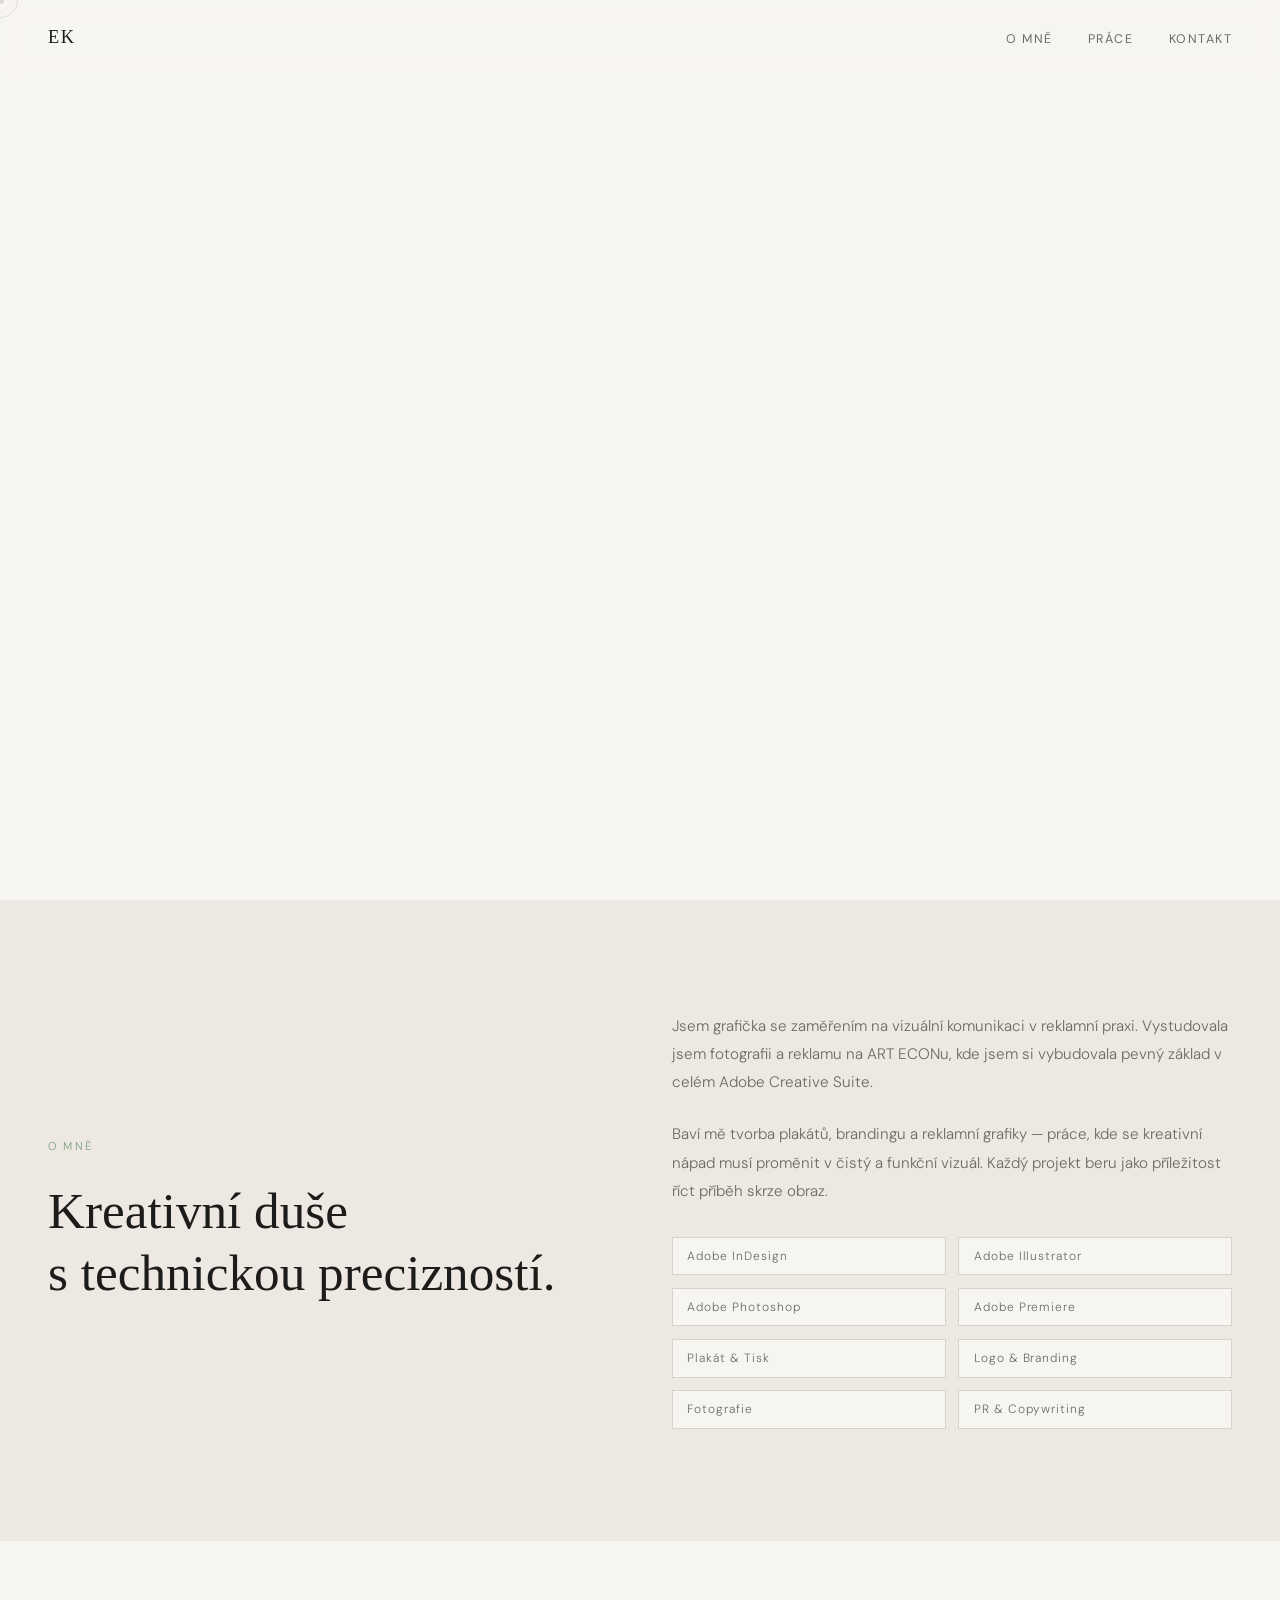
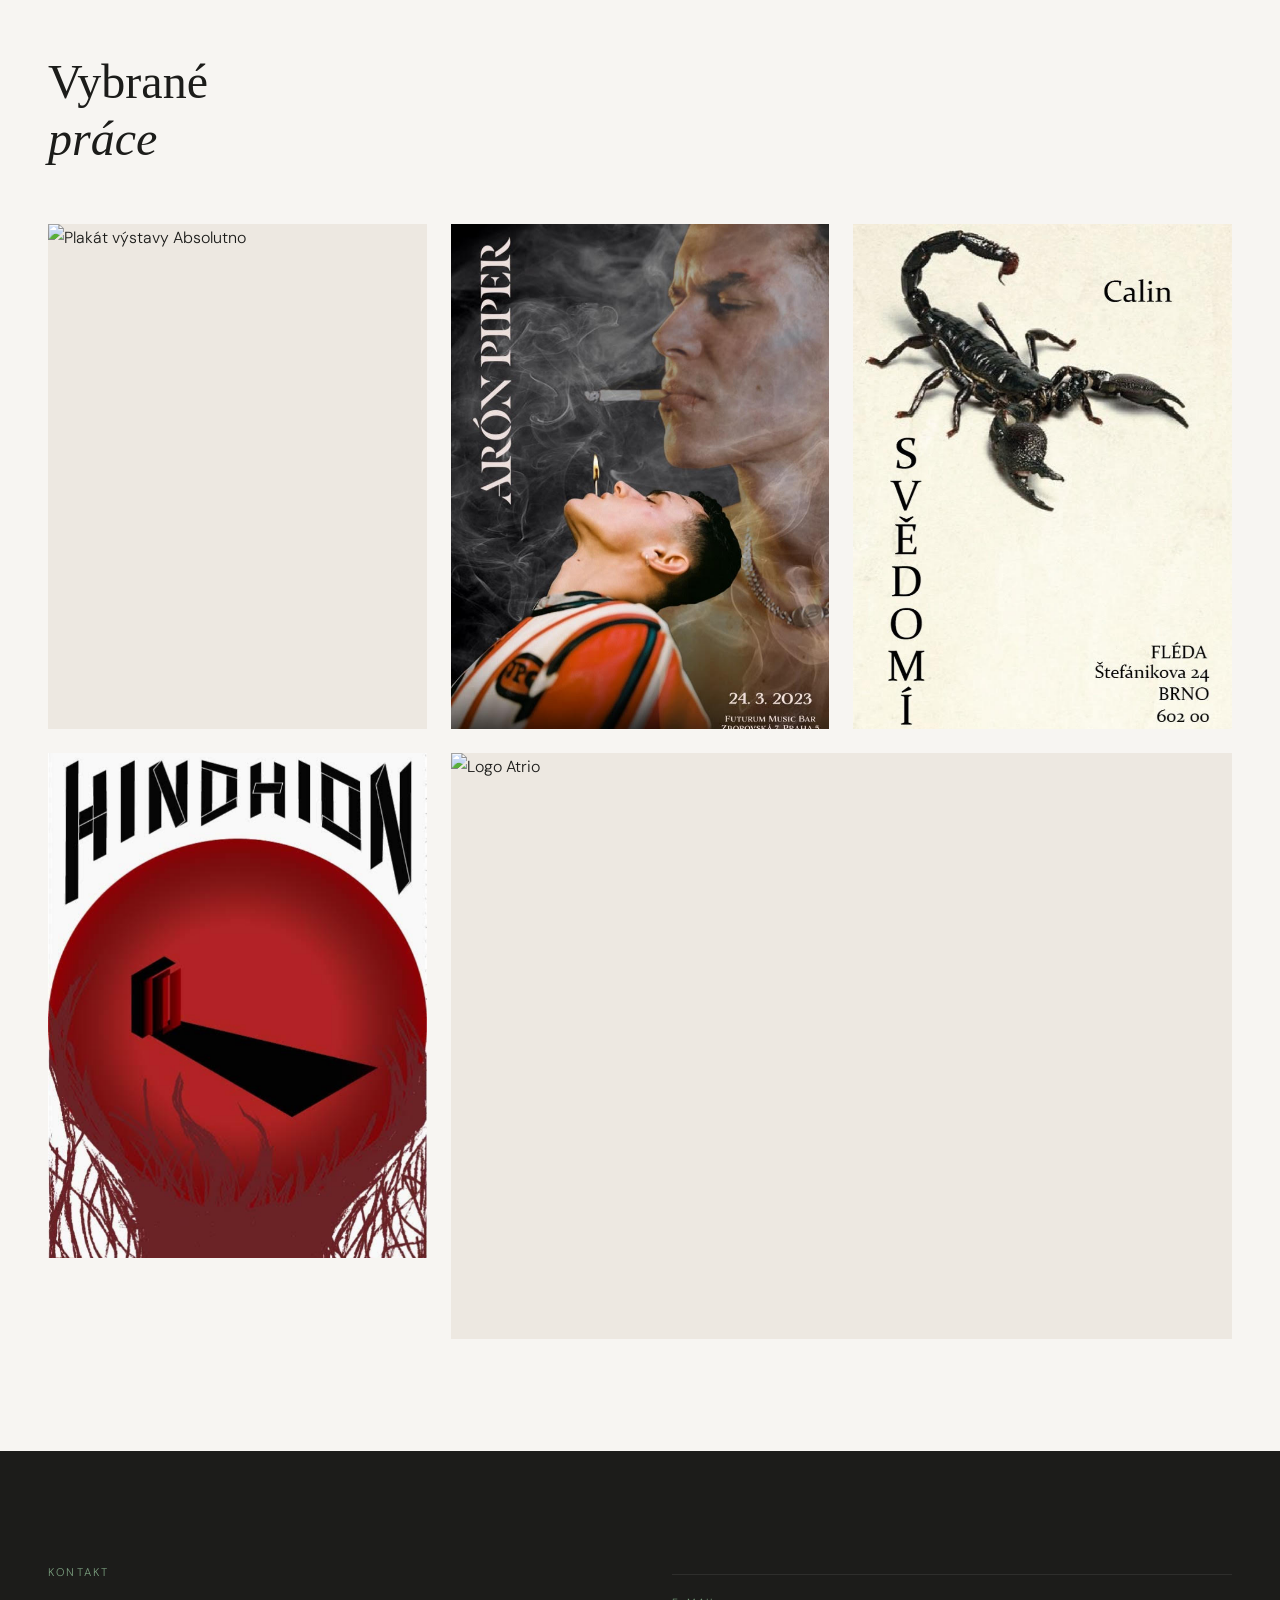
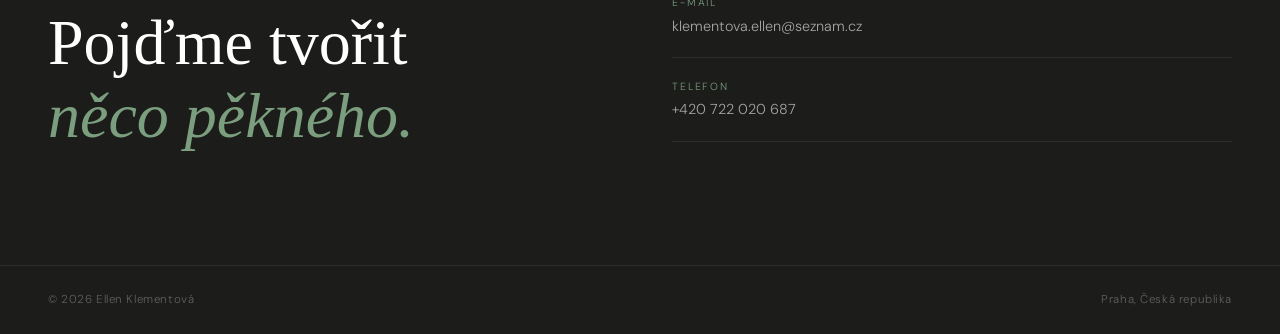
==== index.html @ 7d41332c "Add files via upload" ====
<!DOCTYPE html>
<html lang="cs">
<head>
  <meta charset="UTF-8" />
  <meta name="viewport" content="width=device-width, initial-scale=1.0" />
  <title>Ellen Klementová — Grafika & Vizuální komunikace</title>
  <link rel="preconnect" href="https://fonts.googleapis.com" />
  <link rel="preconnect" href="https://fonts.gstatic.com" crossorigin />
  <link href="https://fonts.googleapis.com/css2?family=Cormorant+Garant:ital,wght@0,300;0,400;0,500;1,300;1,400&family=DM+Sans:wght@300;400;500&display=swap" rel="stylesheet" />
  <link rel="icon" type="image/png" href="favicon.png" />
  <script src="https://cdnjs.cloudflare.com/ajax/libs/gsap/3.12.5/gsap.min.js"></script>
  <script src="https://cdnjs.cloudflare.com/ajax/libs/gsap/3.12.5/ScrollTrigger.min.js"></script>

  <style>
    *, *::before, *::after { box-sizing: border-box; margin: 0; padding: 0; }

    :root {
      --bg:        #F7F5F2;
      --bg-alt:    #EDE8E1;
      --text:      #1C1C1A;
      --muted:     #6B6B67;
      --accent:    #7A9E7E;
      --border:    #D8D2C9;
      --white:     #FFFFFF;
    }

    html { scroll-behavior: auto; } /* GSAP handles smooth scroll */

    body {
      font-family: 'DM Sans', sans-serif;
      font-weight: 300;
      background: var(--bg);
      color: var(--text);
      line-height: 1.7;
      overflow-x: hidden;
      cursor: none; /* hide default cursor on desktop */
    }

    /* ── CUSTOM CURSOR ── */
    .cursor {
      position: fixed;
      top: 0; left: 0;
      pointer-events: none;
      z-index: 9999;
      mix-blend-mode: difference;
    }
    .cursor-dot {
      width: 8px; height: 8px;
      background: var(--text);
      border-radius: 50%;
      transform: translate(-50%, -50%);
    }
    .cursor-ring {
      position: fixed;
      top: 0; left: 0;
      width: 36px; height: 36px;
      border: 1px solid var(--text);
      border-radius: 50%;
      transform: translate(-50%, -50%);
      pointer-events: none;
      z-index: 9998;
      transition: width 0.3s, height 0.3s, opacity 0.3s, border-color 0.3s;
      mix-blend-mode: difference;
    }
    .cursor-ring.hovering {
      width: 60px; height: 60px;
      border-color: var(--accent);
    }
    @media (hover: none) {
      body { cursor: auto; }
      .cursor, .cursor-ring { display: none; }
    }

    /* ── PROGRESS BAR ── */
    #progress {
      position: fixed;
      top: 0; left: 0;
      height: 2px;
      width: 0%;
      background: var(--accent);
      z-index: 200;
      transition: width 0.05s linear;
    }

    /* ── NAV ── */
    nav {
      position: fixed;
      top: 0; left: 0; right: 0;
      z-index: 100;
      display: flex;
      justify-content: space-between;
      align-items: center;
      padding: 1.4rem 3rem;
      background: rgba(247, 245, 242, 0.88);
      backdrop-filter: blur(10px);
      border-bottom: 1px solid transparent;
      transition: border-color 0.3s;
    }
    nav.scrolled { border-color: var(--border); }

    .nav-logo {
      font-family: 'Cormorant Garant', serif;
      font-size: 1.15rem;
      font-weight: 400;
      letter-spacing: 0.08em;
      color: var(--text);
      text-decoration: none;
    }

    .nav-links {
      display: flex;
      gap: 2.2rem;
      list-style: none;
    }
    .nav-links a {
      font-size: 0.78rem;
      font-weight: 400;
      letter-spacing: 0.12em;
      text-transform: uppercase;
      color: var(--muted);
      text-decoration: none;
      transition: color 0.2s;
      display: inline-block; /* needed for magnetic */
    }
    .nav-links a:hover { color: var(--text); }

    /* ── HERO ── */
    #hero {
      min-height: 100vh;
      display: flex;
      flex-direction: column;
      justify-content: flex-end;
      padding: 0 3rem 5rem;
      position: relative;
      overflow: hidden;
    }

    .hero-eyebrow {
      font-size: 0.72rem;
      letter-spacing: 0.2em;
      text-transform: uppercase;
      color: var(--accent);
      margin-bottom: 1.2rem;
      opacity: 0;
    }

    .hero-name {
      font-family: 'Cormorant Garant', serif;
      font-size: clamp(3.5rem, 9vw, 8rem);
      font-weight: 300;
      line-height: 1.0;
      letter-spacing: -0.01em;
      color: var(--text);
      overflow: hidden;
    }

    .hero-name .char {
      display: inline-block;
      opacity: 0;
      transform: translateY(80px);
    }

    .hero-sub {
      font-family: 'Cormorant Garant', serif;
      font-size: clamp(1.1rem, 2.5vw, 1.6rem);
      font-weight: 300;
      font-style: italic;
      color: var(--muted);
      margin-top: 1rem;
      opacity: 0;
    }

    .hero-scroll {
      position: absolute;
      bottom: 2.5rem;
      right: 3rem;
      display: flex;
      flex-direction: column;
      align-items: center;
      gap: 0.5rem;
      opacity: 0;
    }
    .hero-scroll span {
      font-size: 0.65rem;
      letter-spacing: 0.18em;
      text-transform: uppercase;
      color: var(--muted);
      writing-mode: vertical-rl;
    }
    .scroll-line {
      width: 1px;
      height: 50px;
      background: var(--border);
      position: relative;
      overflow: hidden;
    }
    .scroll-line::after {
      content: '';
      position: absolute;
      top: -100%;
      left: 0;
      width: 100%;
      height: 100%;
      background: var(--accent);
      animation: scrollLine 1.8s 2.2s ease-in-out infinite;
    }

    /* ── O MNĚ ── */
    #o-mne {
      background: var(--bg-alt);
      padding: 7rem 3rem;
      display: grid;
      grid-template-columns: 1fr 1fr;
      gap: 4rem;
      align-items: center;
      overflow: hidden;
    }

    .section-label {
      font-size: 0.7rem;
      letter-spacing: 0.2em;
      text-transform: uppercase;
      color: var(--accent);
      margin-bottom: 1.5rem;
    }

    .about-heading {
      font-family: 'Cormorant Garant', serif;
      font-size: clamp(2rem, 4vw, 3.2rem);
      font-weight: 300;
      line-height: 1.2;
      color: var(--text);
    }

    .about-text {
      color: var(--muted);
      font-size: 0.95rem;
      line-height: 1.85;
      margin-bottom: 1.5rem;
    }

    .skills-grid {
      display: grid;
      grid-template-columns: 1fr 1fr;
      gap: 0.8rem;
      margin-top: 2rem;
    }
    .skill-tag {
      font-size: 0.75rem;
      letter-spacing: 0.08em;
      padding: 0.5rem 0.9rem;
      border: 1px solid var(--border);
      color: var(--muted);
      background: var(--bg);
    }

    /* ── PRÁCE ── */
    #prace { padding: 7rem 3rem; }

    .section-header { margin-bottom: 3.5rem; }

    .section-heading {
      font-family: 'Cormorant Garant', serif;
      font-size: clamp(2rem, 4vw, 3rem);
      font-weight: 300;
      line-height: 1.2;
    }

    .works-grid {
      display: grid;
      grid-template-columns: repeat(3, 1fr);
      gap: 1.5rem;
      align-items: start;
    }

    .work-item {
      position: relative;
      overflow: hidden;
      cursor: none;
      background: var(--bg-alt);
    }
    .work-item.portrait  { aspect-ratio: 3/4; }
    .work-item.landscape { aspect-ratio: 4/3; }
    .work-item.span2     { grid-column: span 2; }

    .work-item img {
      width: 100%;
      height: 100%;
      object-fit: cover;
      display: block;
      transform-origin: center;
      will-change: transform;
    }

    .work-overlay {
      position: absolute;
      inset: 0;
      background: rgba(28, 28, 26, 0.72);
      display: flex;
      flex-direction: column;
      justify-content: flex-end;
      padding: 1.5rem;
      opacity: 0;
      transition: opacity 0.35s ease;
    }
    .work-item:hover .work-overlay { opacity: 1; }

    .work-category {
      font-size: 0.65rem;
      letter-spacing: 0.18em;
      text-transform: uppercase;
      color: var(--accent);
      margin-bottom: 0.3rem;
    }
    .work-title {
      font-family: 'Cormorant Garant', serif;
      font-size: 1.3rem;
      font-weight: 300;
      color: var(--white);
    }

    /* ── LIGHTBOX ── */
    .lightbox {
      position: fixed;
      inset: 0;
      z-index: 200;
      background: rgba(28, 28, 26, 0.96);
      display: flex;
      align-items: center;
      justify-content: center;
      opacity: 0;
      pointer-events: none;
      transition: opacity 0.3s;
    }
    .lightbox.active { opacity: 1; pointer-events: all; }
    .lightbox img {
      max-width: 88vw;
      max-height: 88vh;
      object-fit: contain;
      box-shadow: 0 8px 60px rgba(0,0,0,0.5);
    }
    .lightbox-close {
      position: absolute;
      top: 1.5rem; right: 2rem;
      font-size: 2rem;
      color: var(--white);
      cursor: none;
      background: none;
      border: none;
      line-height: 1;
      opacity: 0.6;
      transition: opacity 0.2s;
    }
    .lightbox-close:hover { opacity: 1; }

    /* ── KONTAKT ── */
    #kontakt {
      background: var(--text);
      color: var(--white);
      padding: 7rem 3rem;
      display: grid;
      grid-template-columns: 1fr 1fr;
      gap: 4rem;
      align-items: center;
      overflow: hidden;
    }

    .contact-heading {
      font-family: 'Cormorant Garant', serif;
      font-size: clamp(2.5rem, 5vw, 4rem);
      font-weight: 300;
      line-height: 1.15;
      color: var(--white);
    }
    .contact-heading em { font-style: italic; color: var(--accent); }

    .contact-links { display: flex; flex-direction: column; }

    .contact-link {
      display: flex;
      align-items: center;
      gap: 1rem;
      text-decoration: none;
      color: rgba(255,255,255,0.6);
      font-size: 0.9rem;
      transition: color 0.2s;
      padding: 1.2rem 0;
      border-bottom: 1px solid rgba(255,255,255,0.08);
    }
    .contact-link:first-child { border-top: 1px solid rgba(255,255,255,0.08); }
    .contact-link:hover { color: var(--white); }

    .contact-link-label {
      font-size: 0.65rem;
      letter-spacing: 0.18em;
      text-transform: uppercase;
      color: var(--accent);
      display: block;
      margin-bottom: 0.1rem;
    }

    /* ── FOOTER ── */
    footer {
      background: var(--text);
      border-top: 1px solid rgba(255,255,255,0.08);
      padding: 1.5rem 3rem;
      display: flex;
      justify-content: space-between;
      align-items: center;
    }
    footer p { font-size: 0.72rem; color: rgba(255,255,255,0.3); letter-spacing: 0.05em; }

    /* ── KEYFRAMES ── */
    @keyframes scrollLine {
      0%   { top: -100%; }
      50%  { top: 0%; }
      100% { top: 100%; }
    }

    /* ── MOBILE ── */
    @media (max-width: 768px) {
      nav { padding: 1.2rem 1.5rem; }
      .nav-links { gap: 1.3rem; }
      #hero { padding: 0 1.5rem 4rem; }
      .hero-scroll { right: 1.5rem; }
      #o-mne { grid-template-columns: 1fr; padding: 5rem 1.5rem; gap: 2.5rem; }
      #prace { padding: 5rem 1.5rem; }
      .works-grid { grid-template-columns: 1fr 1fr; }
      .work-item.span2 { grid-column: span 1; }
      #kontakt { grid-template-columns: 1fr; padding: 5rem 1.5rem; gap: 3rem; }
      footer { padding: 1.5rem; flex-direction: column; gap: 0.5rem; text-align: center; }
      body { cursor: auto; }
    }
    @media (max-width: 480px) {
      .works-grid { grid-template-columns: 1fr; }
      .work-item.span2 { grid-column: span 1; }
      .nav-links { display: none; }
    }
    @media (prefers-reduced-motion: reduce) {
      *, *::before, *::after { animation: none !important; transition: none !important; }
    }
  </style>
</head>
<body>

  <!-- PROGRESS BAR -->
  <div id="progress"></div>

  <!-- CUSTOM CURSOR -->
  <div class="cursor" id="cursorDot"><div class="cursor-dot"></div></div>
  <div class="cursor-ring" id="cursorRing"></div>

  <!-- NAV -->
  <nav id="nav">
    <a href="#hero" class="nav-logo">EK</a>
    <ul class="nav-links">
      <li><a href="#o-mne">O mně</a></li>
      <li><a href="#prace">Práce</a></li>
      <li><a href="#kontakt">Kontakt</a></li>
    </ul>
  </nav>

  <!-- HERO -->
  <section id="hero">
    <p class="hero-eyebrow" id="heroEyebrow">Grafika & Vizuální komunikace</p>
    <h1 class="hero-name" id="heroName" aria-label="Ellen Klementová"></h1>
    <p class="hero-sub" id="heroSub">Praha — Adobe Creative Suite — Plakát — Logo & Brand</p>
    <div class="hero-scroll" id="heroScroll">
      <div class="scroll-line"></div>
      <span>Scroll</span>
    </div>
  </section>

  <!-- O MNĚ -->
  <section id="o-mne">
    <div>
      <p class="section-label gsap-reveal">O mně</p>
      <h2 class="about-heading gsap-reveal">Kreativní duše<br>s technickou precizností.</h2>
    </div>
    <div>
      <p class="about-text gsap-reveal">Jsem grafička se zaměřením na vizuální komunikaci v reklamní praxi. Vystudovala jsem fotografii a reklamu na ART ECONu, kde jsem si vybudovala pevný základ v celém Adobe Creative Suite.</p>
      <p class="about-text gsap-reveal">Baví mě tvorba plakátů, brandingu a reklamní grafiky — práce, kde se kreativní nápad musí proměnit v čistý a funkční vizuál. Každý projekt beru jako příležitost říct příběh skrze obraz.</p>
      <div class="skills-grid gsap-reveal">
        <span class="skill-tag">Adobe InDesign</span>
        <span class="skill-tag">Adobe Illustrator</span>
        <span class="skill-tag">Adobe Photoshop</span>
        <span class="skill-tag">Adobe Premiere</span>
        <span class="skill-tag">Plakát & Tisk</span>
        <span class="skill-tag">Logo & Branding</span>
        <span class="skill-tag">Fotografie</span>
        <span class="skill-tag">PR & Copywriting</span>
      </div>
    </div>
  </section>

  <!-- PRÁCE -->
  <section id="prace">
    <div class="section-header gsap-reveal">
      <h2 class="section-heading">Vybrané<br><em style="font-family:'Cormorant Garant',serif;font-style:italic;font-weight:300;">práce</em></h2>
    </div>
    <div class="works-grid">
      <div class="work-item portrait gsap-work" data-title="Absolutno — výstavní plakát" data-src="img/absolutno.png">
        <img src="img/absolutno.png" alt="Plakát výstavy Absolutno" loading="lazy" />
        <div class="work-overlay"><span class="work-category">Plakát / Výstava</span><span class="work-title">Absolutno</span></div>
      </div>
      <div class="work-item portrait gsap-work" data-title="Arón Piper — koncertní plakát" data-src="img/plakat-aron.jpg">
        <img src="img/plakat-aron.jpg" alt="Koncertní plakát Arón Piper" loading="lazy" />
        <div class="work-overlay"><span class="work-category">Plakát / Koncert</span><span class="work-title">Arón Piper</span></div>
      </div>
      <div class="work-item portrait gsap-work" data-title="Calin — Svědomí" data-src="img/plakat-calin.jpg">
        <img src="img/plakat-calin.jpg" alt="Plakát Calin Svědomí" loading="lazy" />
        <div class="work-overlay"><span class="work-category">Plakát / Hudba</span><span class="work-title">Calin — Svědomí</span></div>
      </div>
      <div class="work-item portrait gsap-work" data-title="Hindhion — plakát" data-src="img/plakat-hindhion.jpg">
        <img src="img/plakat-hindhion.jpg" alt="Plakát Hindhion" loading="lazy" />
        <div class="work-overlay"><span class="work-category">Plakát / Hudba</span><span class="work-title">Hindhion</span></div>
      </div>
      <div class="work-item landscape span2 gsap-work" data-title="Atrio — logo" data-src="img/logo-atrio.jpg">
        <img src="img/logo-atrio.jpg" alt="Logo Atrio" loading="lazy" />
        <div class="work-overlay"><span class="work-category">Logo & Branding</span><span class="work-title">Atrio</span></div>
      </div>
    </div>
  </section>

  <!-- KONTAKT -->
  <section id="kontakt">
    <div>
      <p class="section-label gsap-reveal" style="color:var(--accent);">Kontakt</p>
      <h2 class="contact-heading gsap-reveal">Pojďme tvořit<br><em>něco pěkného.</em></h2>
    </div>
    <div class="contact-links gsap-reveal">
      <a href="mailto:klementova.ellen@seznam.cz" class="contact-link">
        <div><span class="contact-link-label">E-mail</span>klementova.ellen@seznam.cz</div>
      </a>
      <a href="tel:+420722020687" class="contact-link">
        <div><span class="contact-link-label">Telefon</span>+420 722 020 687</div>
      </a>
    </div>
  </section>

  <!-- FOOTER -->
  <footer>
    <p>© 2026 Ellen Klementová</p>
    <p>Praha, Česká republika</p>
  </footer>

  <!-- LIGHTBOX -->
  <div class="lightbox" id="lightbox" role="dialog">
    <button class="lightbox-close" id="lightboxClose">×</button>
    <img id="lightboxImg" src="" alt="" />
  </div>

  <script>
    gsap.registerPlugin(ScrollTrigger);

    // ── Pure JS inertia smooth scroll ──
    let scrollTarget = window.scrollY;
    let scrollCurrent = window.scrollY;
    let scrolling = false;

    function smoothScroll() {
      scrollCurrent += (scrollTarget - scrollCurrent) * 0.07;
      if (Math.abs(scrollTarget - scrollCurrent) < 0.5) {
        scrollCurrent = scrollTarget;
        scrolling = false;
        return;
      }
      window.scrollTo(0, scrollCurrent);
      requestAnimationFrame(smoothScroll);
    }

    window.addEventListener('wheel', e => {
      e.preventDefault();
      scrollTarget = Math.max(0, Math.min(
        document.documentElement.scrollHeight - window.innerHeight,
        scrollTarget + e.deltaY * 1.2
      ));
      if (!scrolling) { scrolling = true; smoothScroll(); }
    }, { passive: false });

    window.addEventListener('scroll', () => {
      if (!scrolling) scrollTarget = window.scrollY;
    }, { passive: true });

    // ── Smooth scroll (native + GSAP ScrollTrigger) ──
    // Use a simple JS smooth scroll since Lenis isn't on cdnjs
    let currentScroll = 0;
    let targetScroll = 0;
    let ease = 0.08;
    let ticking = false;

    // We'll use native smooth scroll behavior but enhance with GSAP for elements
    // ── Progress bar ──
    const progressBar = document.getElementById('progress');
    window.addEventListener('scroll', () => {
      const h = document.documentElement;
      const pct = (window.scrollY / (h.scrollHeight - h.clientHeight)) * 100;
      progressBar.style.width = pct + '%';
      document.getElementById('nav').classList.toggle('scrolled', window.scrollY > 40);
    }, { passive: true });

    // ── Custom cursor ──
    const cursorDot  = document.getElementById('cursorDot');
    const cursorRing = document.getElementById('cursorRing');
    let mouseX = 0, mouseY = 0;
    let ringX  = 0, ringY  = 0;

    window.addEventListener('mousemove', e => {
      mouseX = e.clientX; mouseY = e.clientY;
      gsap.set(cursorDot, { x: mouseX, y: mouseY });
    });

    // Ring follows with lag
    gsap.ticker.add(() => {
      ringX += (mouseX - ringX) * 0.12;
      ringY += (mouseY - ringY) * 0.12;
      gsap.set(cursorRing, { x: ringX, y: ringY });
    });

    // Hover state for interactive elements
    document.querySelectorAll('a, button, .work-item').forEach(el => {
      el.addEventListener('mouseenter', () => cursorRing.classList.add('hovering'));
      el.addEventListener('mouseleave', () => cursorRing.classList.remove('hovering'));
    });

    // ── Hero name char-by-char with GSAP ──
    const nameStr = "Ellen Klementová";
    const heroName = document.getElementById('heroName');
    [...nameStr].forEach(char => {
      const span = document.createElement('span');
      span.className = 'char';
      span.textContent = char === ' ' ? '\u00A0' : char;
      heroName.appendChild(span);
    });

    // Hero entrance timeline
    const heroTl = gsap.timeline({ defaults: { ease: 'power3.out' } });
    heroTl
      .to('#heroEyebrow', { opacity: 1, y: 0, duration: 0.7, delay: 0.2 })
      .to('.char', {
        opacity: 1,
        y: 0,
        duration: 0.7,
        stagger: 0.04,
        ease: 'power4.out'
      }, '-=0.3')
      .to('#heroSub',    { opacity: 1, y: 0, duration: 0.7 }, '-=0.3')
      .to('#heroScroll', { opacity: 1, y: 0, duration: 0.5 }, '-=0.2');

    // ── Hero parallax on scroll ──
    gsap.to('#heroName', {
      yPercent: 25,
      ease: 'none',
      scrollTrigger: {
        trigger: '#hero',
        start: 'top top',
        end: 'bottom top',
        scrub: true
      }
    });
    gsap.to('#heroEyebrow, #heroSub', {
      yPercent: 15,
      opacity: 0,
      ease: 'none',
      scrollTrigger: {
        trigger: '#hero',
        start: 'top top',
        end: 'bottom top',
        scrub: true
      }
    });

    // ── Scroll reveal for text sections ──
    gsap.utils.toArray('.gsap-reveal').forEach((el, i) => {
      gsap.fromTo(el,
        { opacity: 0, y: 40 },
        {
          opacity: 1, y: 0, duration: 0.9, ease: 'power3.out',
          scrollTrigger: {
            trigger: el,
            start: 'top 88%',
            toggleActions: 'play none none none'
          }
        }
      );
    });

    // ── Work items: staggered reveal + continuous image zoom on hover via GSAP ──
    gsap.utils.toArray('.gsap-work').forEach((item, i) => {
      const img = item.querySelector('img');

      // Entrance
      gsap.fromTo(item,
        { opacity: 0, y: 50 },
        {
          opacity: 1, y: 0,
          duration: 0.8,
          delay: (i % 3) * 0.12,
          ease: 'power3.out',
          scrollTrigger: {
            trigger: item,
            start: 'top 90%',
            toggleActions: 'play none none none'
          }
        }
      );

      // Smooth image zoom on hover (GSAP instead of CSS transition for smoothness)
      item.addEventListener('mouseenter', () => {
        gsap.to(img, { scale: 1.07, duration: 0.6, ease: 'power2.out' });
      });
      item.addEventListener('mouseleave', () => {
        gsap.to(img, { scale: 1, duration: 0.6, ease: 'power2.out' });
      });
    });

    // ── Magnetic nav links ──
    document.querySelectorAll('.nav-links a').forEach(link => {
      link.addEventListener('mousemove', e => {
        const rect = link.getBoundingClientRect();
        const cx = rect.left + rect.width / 2;
        const cy = rect.top  + rect.height / 2;
        const dx = (e.clientX - cx) * 0.35;
        const dy = (e.clientY - cy) * 0.35;
        gsap.to(link, { x: dx, y: dy, duration: 0.3, ease: 'power2.out' });
      });
      link.addEventListener('mouseleave', () => {
        gsap.to(link, { x: 0, y: 0, duration: 0.5, ease: 'elastic.out(1, 0.4)' });
      });
    });

    // ── Smooth anchor scroll ──
    document.querySelectorAll('a[href^="#"]').forEach(a => {
      a.addEventListener('click', e => {
        e.preventDefault();
        const target = document.querySelector(a.getAttribute('href'));
        if (target) {
          scrollTarget = target.getBoundingClientRect().top + window.scrollY;
          if (!scrolling) { scrolling = true; smoothScroll(); }
        }
      });
    });

    // ── Lightbox ──
    const lightbox     = document.getElementById('lightbox');
    const lightboxImg  = document.getElementById('lightboxImg');
    const lightboxClose = document.getElementById('lightboxClose');

    document.querySelectorAll('.work-item').forEach(item => {
      item.addEventListener('click', () => {
        const src = item.dataset.src;
        if (!src) return;
        lightboxImg.src = src;
        lightboxImg.alt = item.dataset.title || '';
        lightbox.classList.add('active');
        document.body.style.overflow = 'hidden';
      });
    });

    lightboxClose.addEventListener('click', closeLightbox);
    lightbox.addEventListener('click', e => { if (e.target === lightbox) closeLightbox(); });
    document.addEventListener('keydown', e => { if (e.key === 'Escape') closeLightbox(); });

    function closeLightbox() {
      lightbox.classList.remove('active');
      document.body.style.overflow = '';
    }
  </script>
</body>
</html>
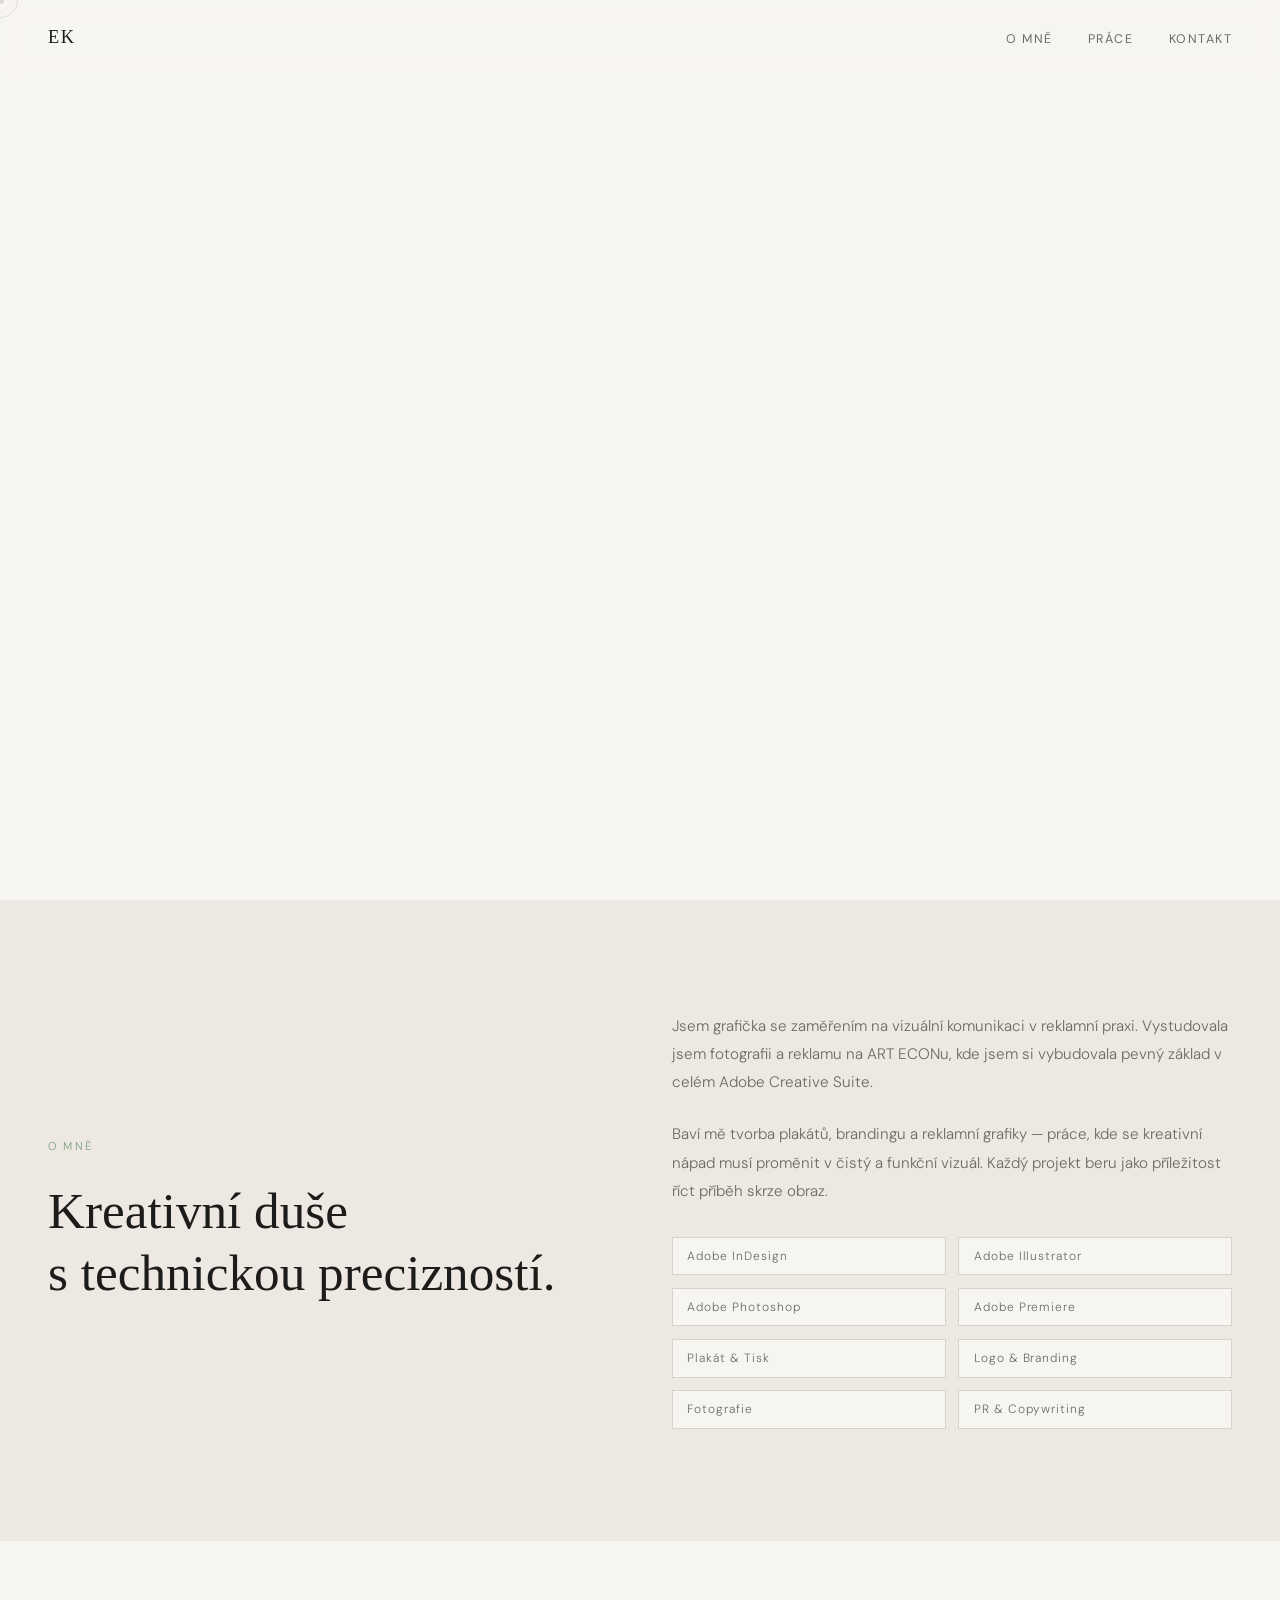
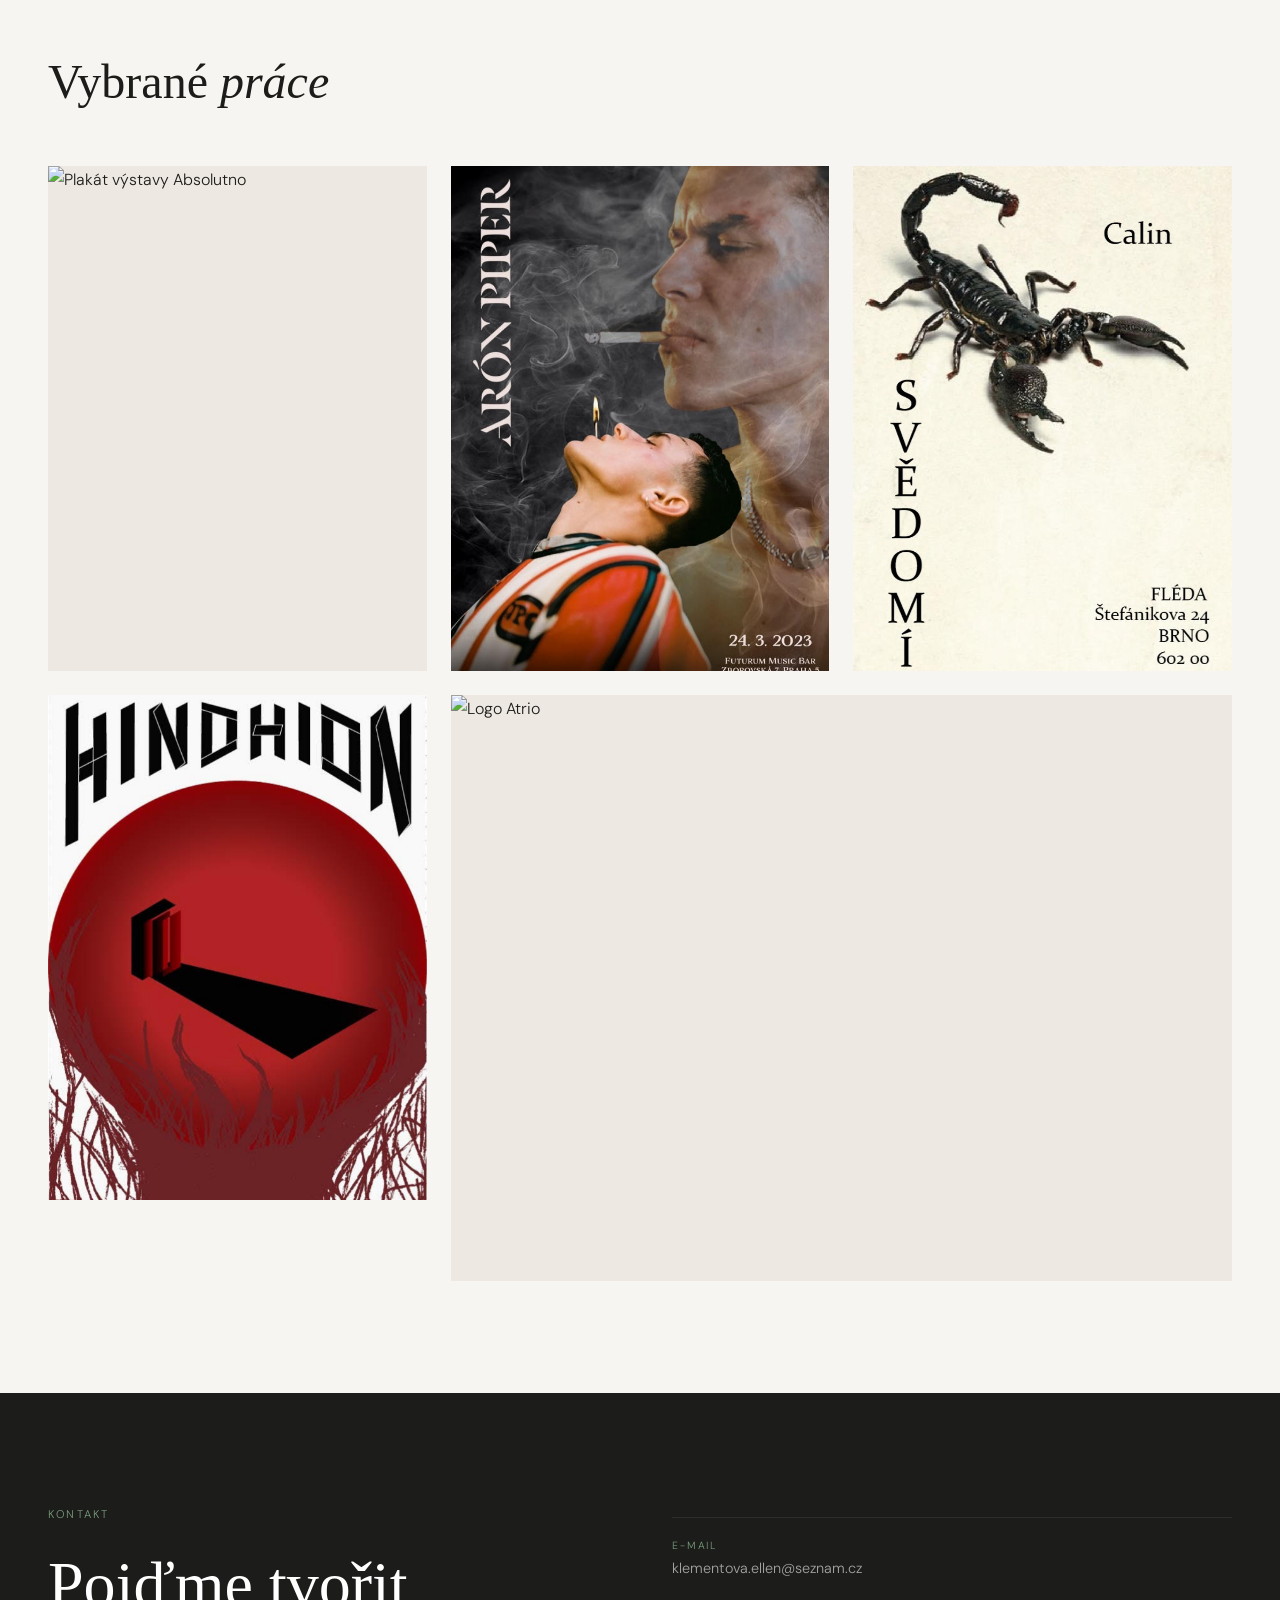
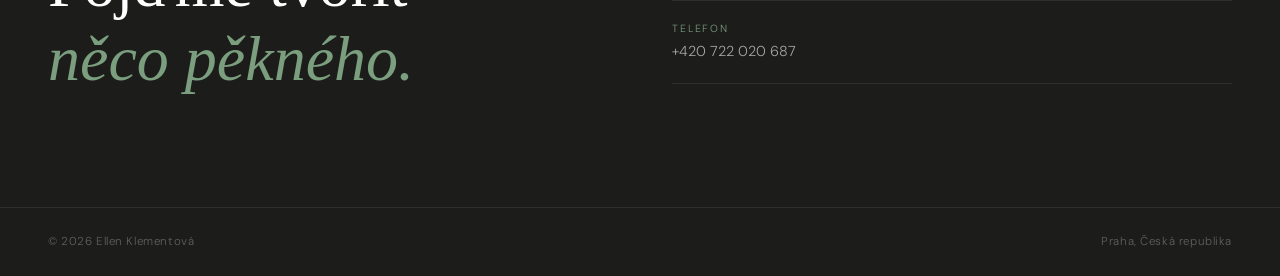
==== commit b433c9a7: "Update index.html" ====
--- a/index.html
+++ b/index.html
@@ -7,7 +7,7 @@
   <link rel="preconnect" href="https://fonts.googleapis.com" />
   <link rel="preconnect" href="https://fonts.gstatic.com" crossorigin />
   <link href="https://fonts.googleapis.com/css2?family=Cormorant+Garant:ital,wght@0,300;0,400;0,500;1,300;1,400&family=DM+Sans:wght@300;400;500&display=swap" rel="stylesheet" />
-  <link rel="icon" type="image/png" href="favicon.png" />
+  <link rel="icon" type="image/png" href="favicon.png?v=2" />
   <script src="https://cdnjs.cloudflare.com/ajax/libs/gsap/3.12.5/gsap.min.js"></script>
   <script src="https://cdnjs.cloudflare.com/ajax/libs/gsap/3.12.5/ScrollTrigger.min.js"></script>
 
@@ -265,6 +265,9 @@
       font-weight: 300;
       line-height: 1.2;
     }
+    .section-heading em {
+      font-style: italic;
+    }
 
     .works-grid {
       display: grid;
@@ -421,7 +424,8 @@
     @media (max-width: 768px) {
       nav { padding: 1.2rem 1.5rem; }
       .nav-links { gap: 1.3rem; }
-      #hero { padding: 0 1.5rem 4rem; }
+      #hero { padding: 6rem 1.5rem 4rem; justify-content: center; }
+      .hero-name { font-size: clamp(3rem, 12vw, 4rem); }
       .hero-scroll { right: 1.5rem; }
       #o-mne { grid-template-columns: 1fr; padding: 5rem 1.5rem; gap: 2.5rem; }
       #prace { padding: 5rem 1.5rem; }
@@ -443,14 +447,11 @@
 </head>
 <body>
 
-  <!-- PROGRESS BAR -->
   <div id="progress"></div>
 
-  <!-- CUSTOM CURSOR -->
   <div class="cursor" id="cursorDot"><div class="cursor-dot"></div></div>
   <div class="cursor-ring" id="cursorRing"></div>
 
-  <!-- NAV -->
   <nav id="nav">
     <a href="#hero" class="nav-logo">EK</a>
     <ul class="nav-links">
@@ -460,7 +461,6 @@
     </ul>
   </nav>
 
-  <!-- HERO -->
   <section id="hero">
     <p class="hero-eyebrow" id="heroEyebrow">Grafika & Vizuální komunikace</p>
     <h1 class="hero-name" id="heroName" aria-label="Ellen Klementová"></h1>
@@ -471,7 +471,6 @@
     </div>
   </section>
 
-  <!-- O MNĚ -->
   <section id="o-mne">
     <div>
       <p class="section-label gsap-reveal">O mně</p>
@@ -493,10 +492,9 @@
     </div>
   </section>
 
-  <!-- PRÁCE -->
   <section id="prace">
     <div class="section-header gsap-reveal">
-      <h2 class="section-heading">Vybrané<br><em style="font-family:'Cormorant Garant',serif;font-style:italic;font-weight:300;">práce</em></h2>
+      <h2 class="section-heading">Vybrané <em>práce</em></h2>
     </div>
     <div class="works-grid">
       <div class="work-item portrait gsap-work" data-title="Absolutno — výstavní plakát" data-src="img/absolutno.png">
@@ -522,7 +520,6 @@
     </div>
   </section>
 
-  <!-- KONTAKT -->
   <section id="kontakt">
     <div>
       <p class="section-label gsap-reveal" style="color:var(--accent);">Kontakt</p>
@@ -538,13 +535,11 @@
     </div>
   </section>
 
-  <!-- FOOTER -->
   <footer>
     <p>© 2026 Ellen Klementová</p>
     <p>Praha, Česká republika</p>
   </footer>
 
-  <!-- LIGHTBOX -->
   <div class="lightbox" id="lightbox" role="dialog">
     <button class="lightbox-close" id="lightboxClose">×</button>
     <img id="lightboxImg" src="" alt="" />
@@ -583,13 +578,11 @@
     }, { passive: true });
 
     // ── Smooth scroll (native + GSAP ScrollTrigger) ──
-    // Use a simple JS smooth scroll since Lenis isn't on cdnjs
     let currentScroll = 0;
     let targetScroll = 0;
     let ease = 0.08;
     let ticking = false;
 
-    // We'll use native smooth scroll behavior but enhance with GSAP for elements
     // ── Progress bar ──
     const progressBar = document.getElementById('progress');
     window.addEventListener('scroll', () => {
@@ -610,14 +603,12 @@
       gsap.set(cursorDot, { x: mouseX, y: mouseY });
     });
 
-    // Ring follows with lag
     gsap.ticker.add(() => {
       ringX += (mouseX - ringX) * 0.12;
       ringY += (mouseY - ringY) * 0.12;
       gsap.set(cursorRing, { x: ringX, y: ringY });
     });
 
-    // Hover state for interactive elements
     document.querySelectorAll('a, button, .work-item').forEach(el => {
       el.addEventListener('mouseenter', () => cursorRing.classList.add('hovering'));
       el.addEventListener('mouseleave', () => cursorRing.classList.remove('hovering'));
@@ -633,7 +624,6 @@
       heroName.appendChild(span);
     });
 
-    // Hero entrance timeline
     const heroTl = gsap.timeline({ defaults: { ease: 'power3.out' } });
     heroTl
       .to('#heroEyebrow', { opacity: 1, y: 0, duration: 0.7, delay: 0.2 })
@@ -685,11 +675,10 @@
       );
     });
 
-    // ── Work items: staggered reveal + continuous image zoom on hover via GSAP ──
+    // ── Work items ──
     gsap.utils.toArray('.gsap-work').forEach((item, i) => {
       const img = item.querySelector('img');
 
-      // Entrance
       gsap.fromTo(item,
         { opacity: 0, y: 50 },
         {
@@ -705,7 +694,6 @@
         }
       );
 
-      // Smooth image zoom on hover (GSAP instead of CSS transition for smoothness)
       item.addEventListener('mouseenter', () => {
         gsap.to(img, { scale: 1.07, duration: 0.6, ease: 'power2.out' });
       });
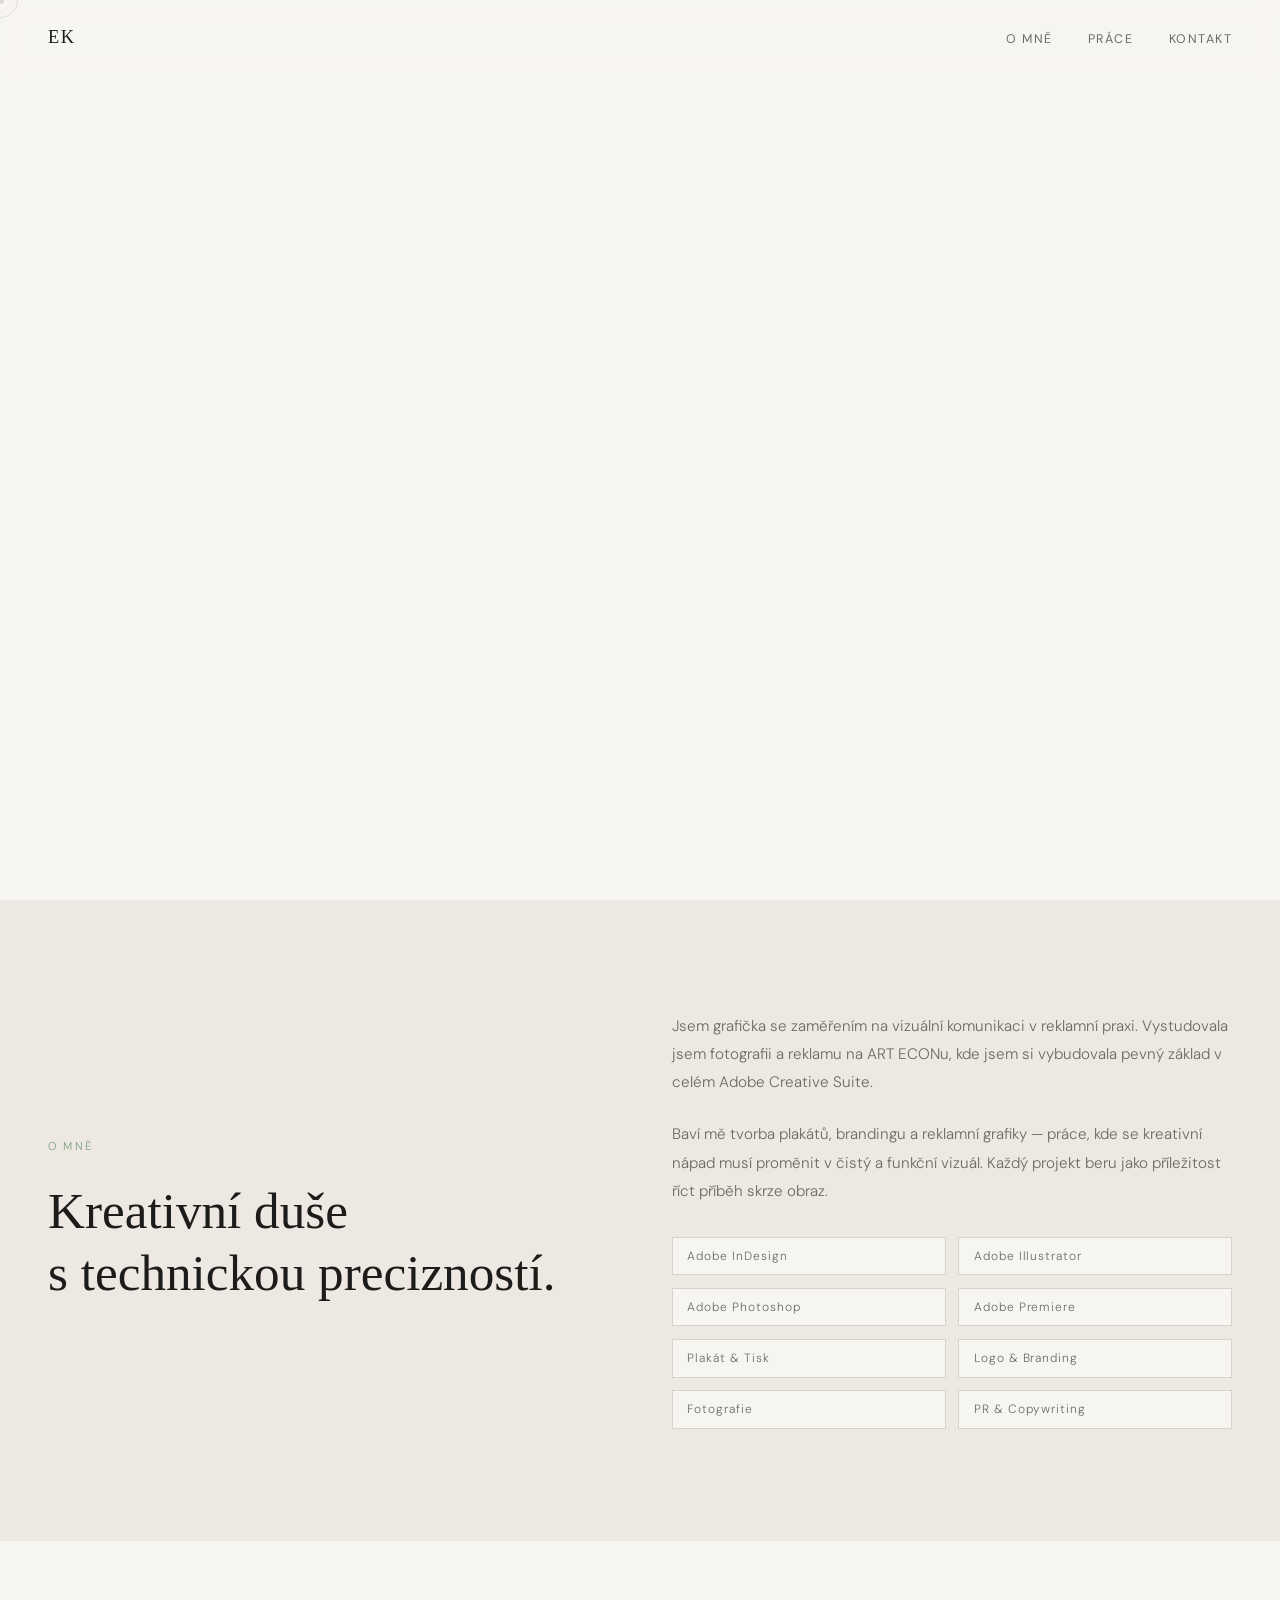
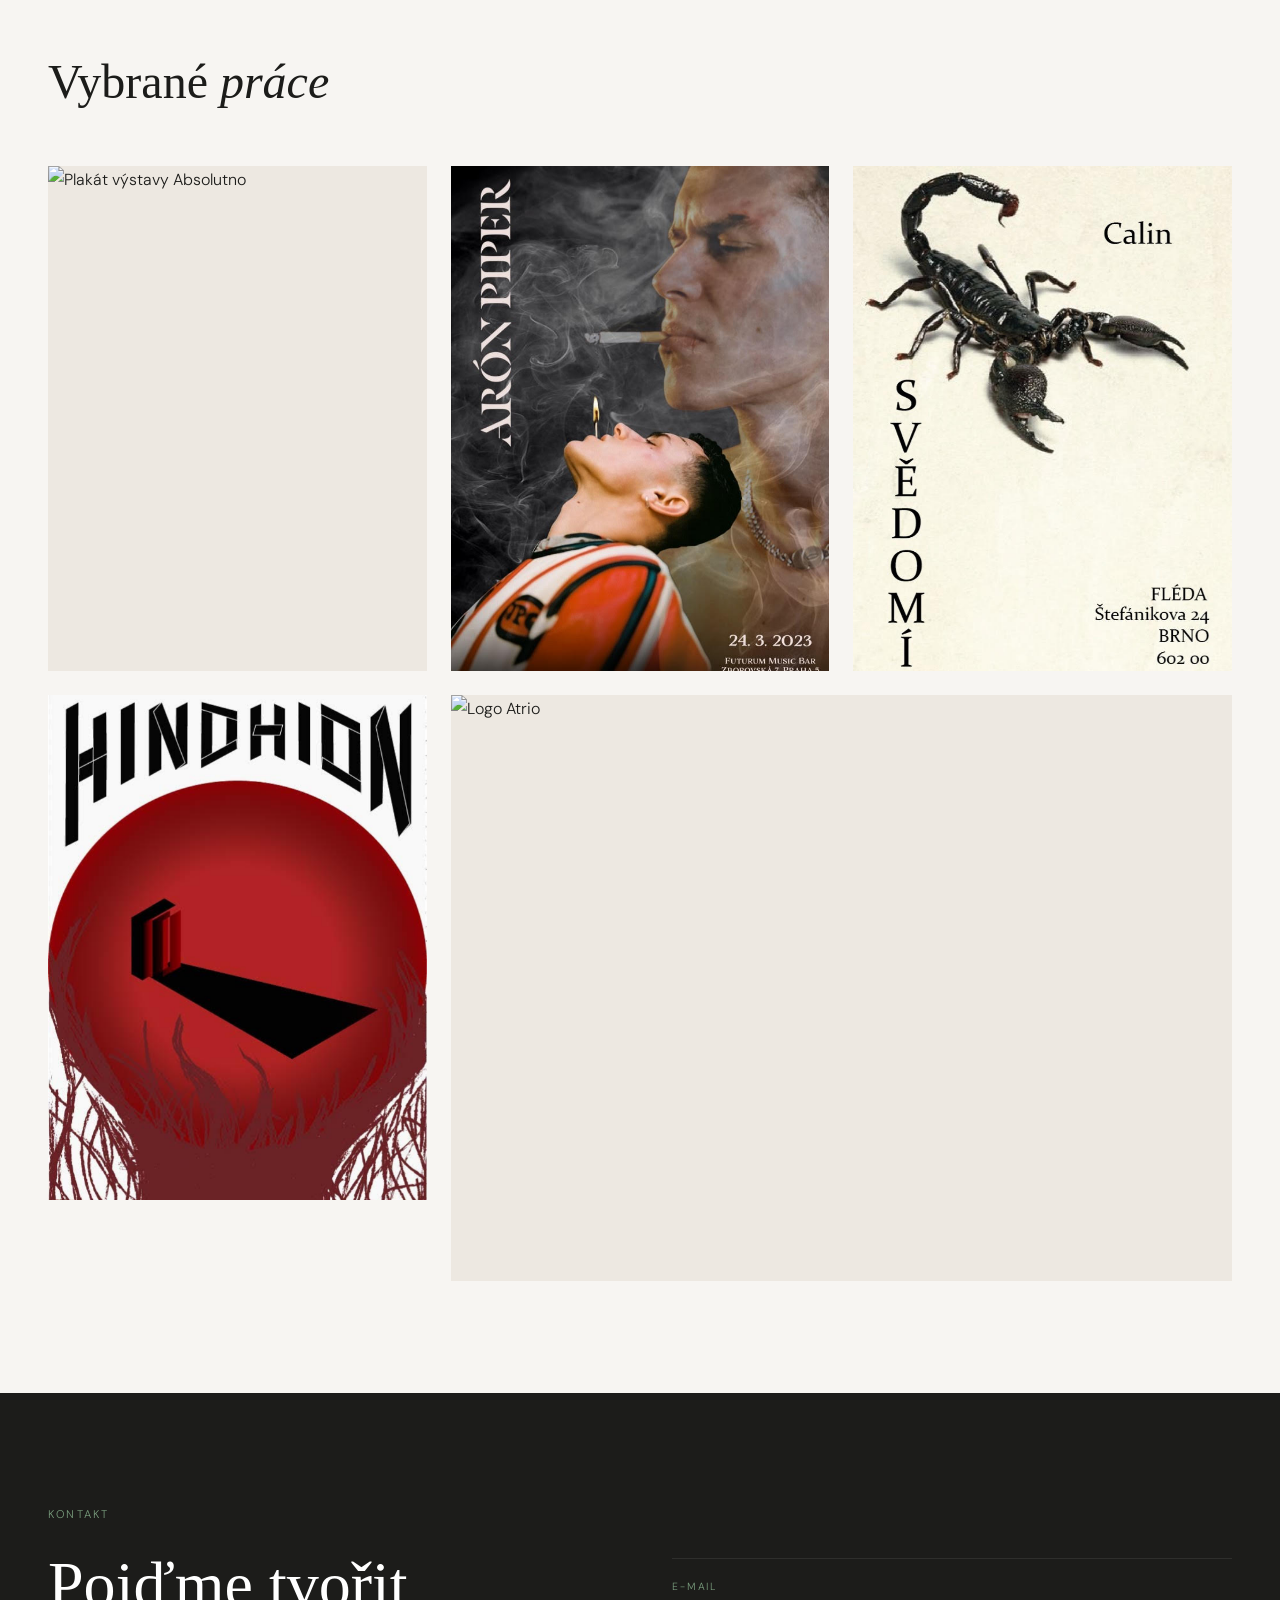
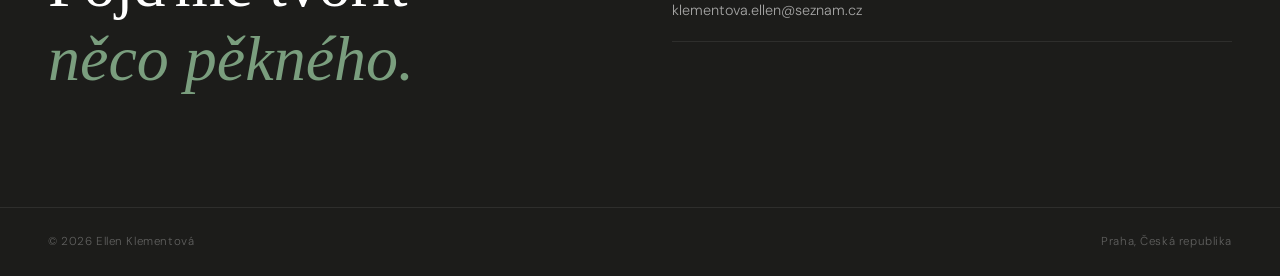
==== commit 770af318: "Update index.html" ====
--- a/index.html
+++ b/index.html
@@ -529,9 +529,6 @@
       <a href="mailto:klementova.ellen@seznam.cz" class="contact-link">
         <div><span class="contact-link-label">E-mail</span>klementova.ellen@seznam.cz</div>
       </a>
-      <a href="tel:+420722020687" class="contact-link">
-        <div><span class="contact-link-label">Telefon</span>+420 722 020 687</div>
-      </a>
     </div>
   </section>
 
@@ -648,17 +645,22 @@
         scrub: true
       }
     });
-    gsap.to('#heroEyebrow, #heroSub', {
-      yPercent: 15,
-      opacity: 0,
-      ease: 'none',
-      scrollTrigger: {
-        trigger: '#hero',
-        start: 'top top',
-        end: 'bottom top',
-        scrub: true
+    
+    gsap.fromTo('#heroEyebrow, #heroSub', 
+      { opacity: 1, yPercent: 0 },
+      {
+        yPercent: 20,
+        opacity: 0,
+        ease: 'power2.inOut',
+        immediateRender: false,
+        scrollTrigger: {
+          trigger: '#hero',
+          start: 'top top',
+          end: 'bottom 30%', 
+          scrub: 1 
+        }
       }
-    });
+    );
 
     // ── Scroll reveal for text sections ──
     gsap.utils.toArray('.gsap-reveal').forEach((el, i) => {
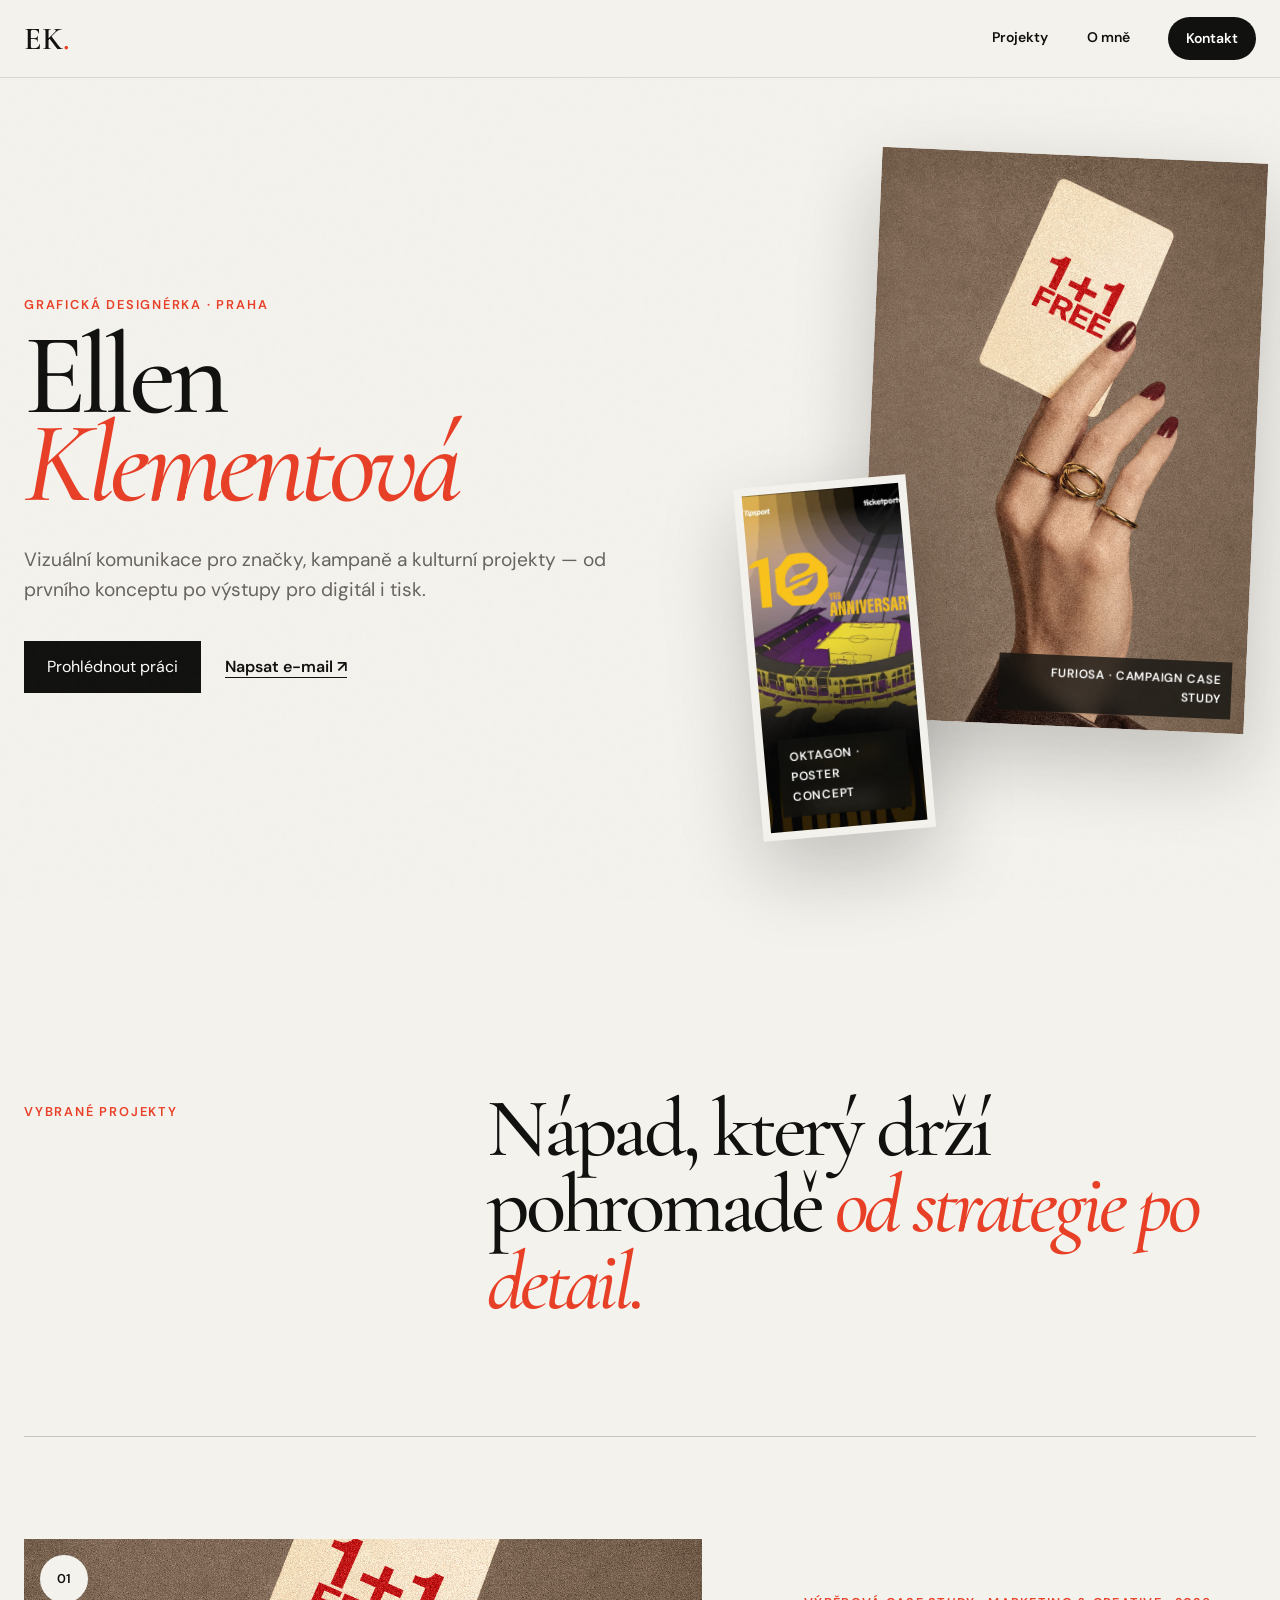
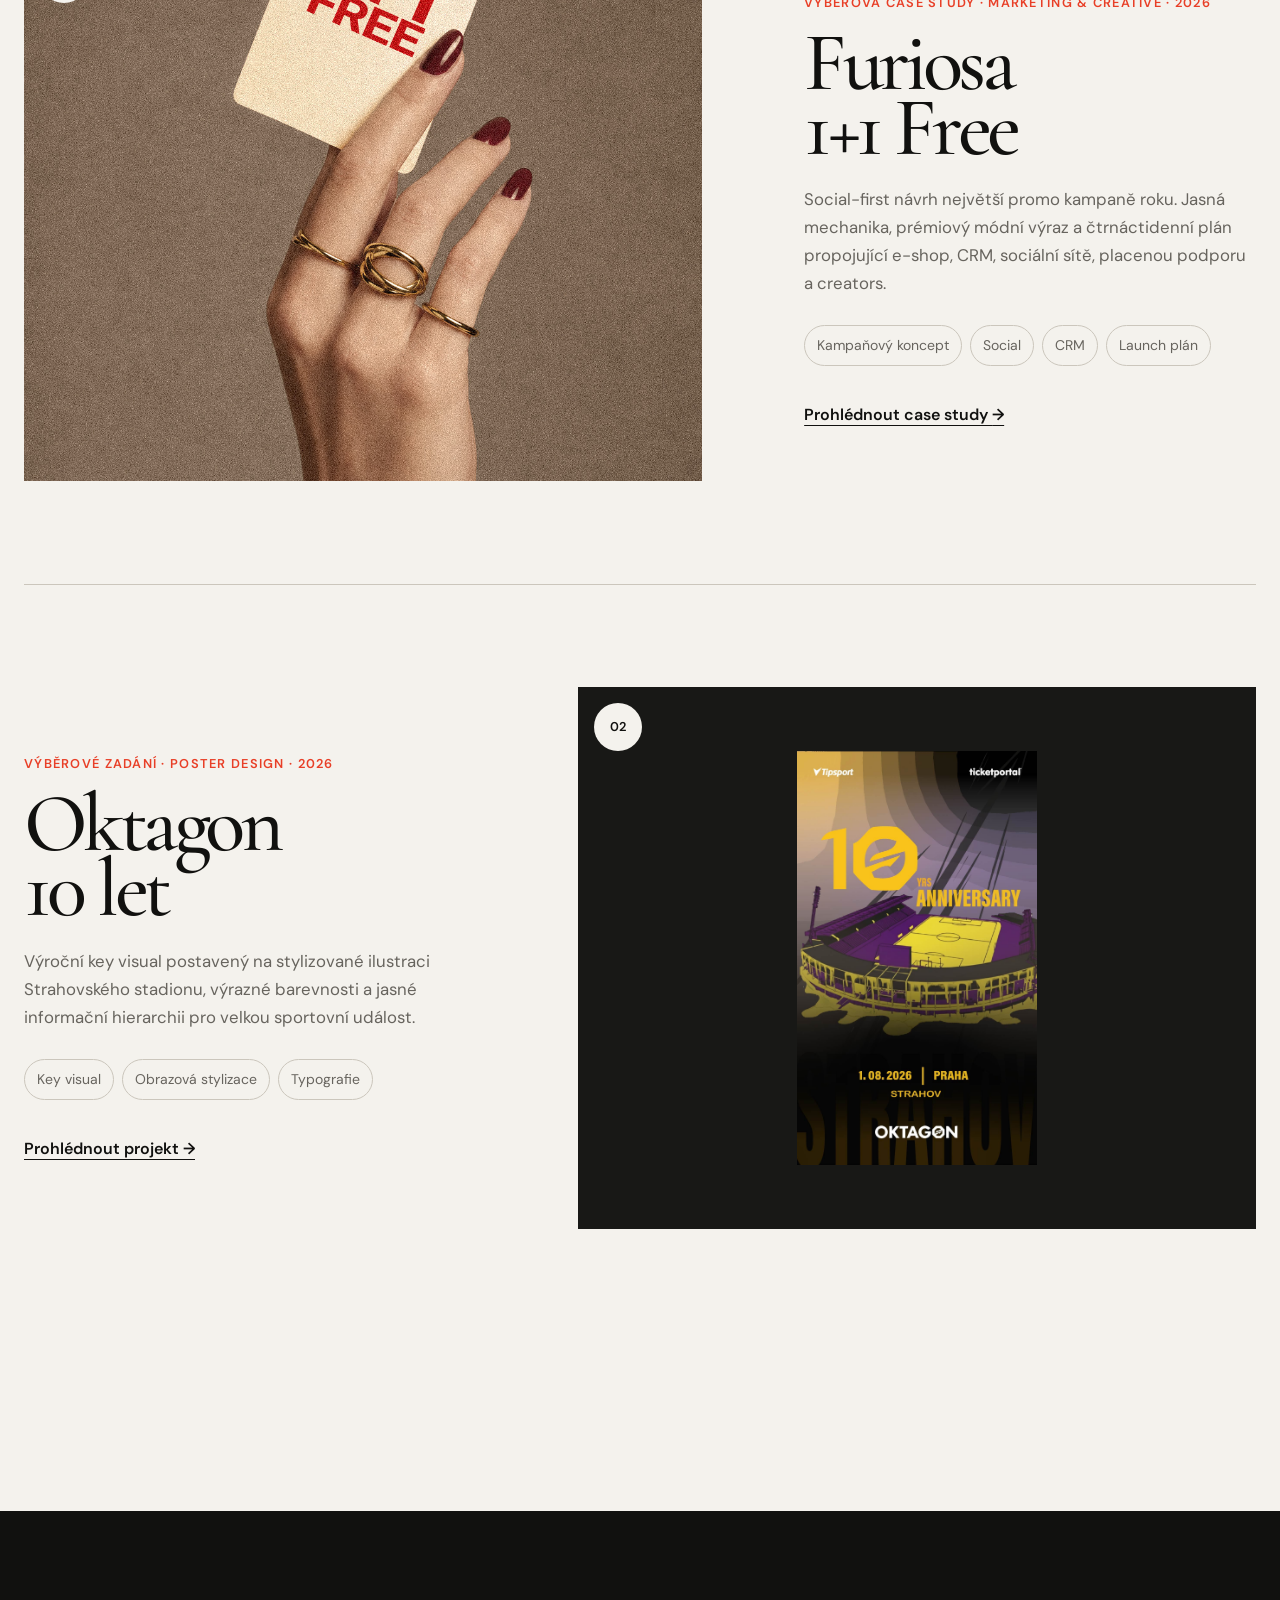
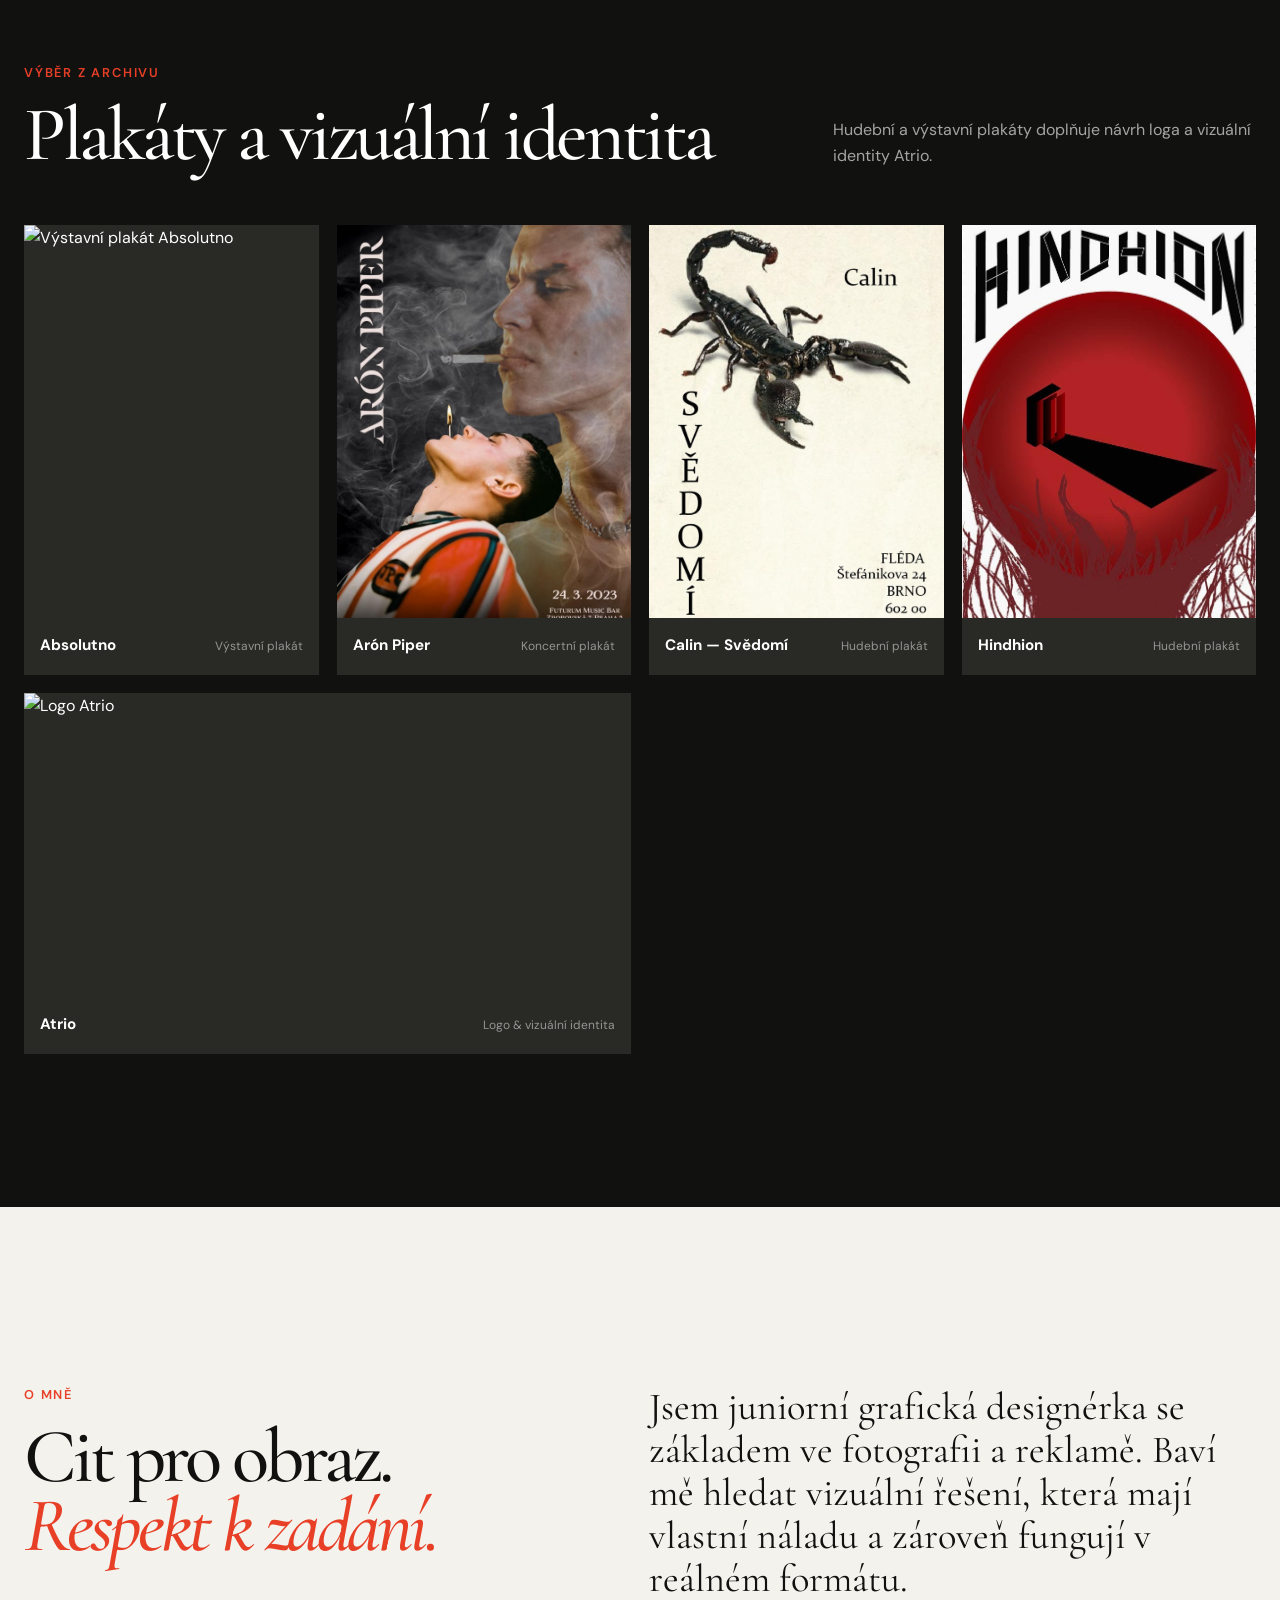
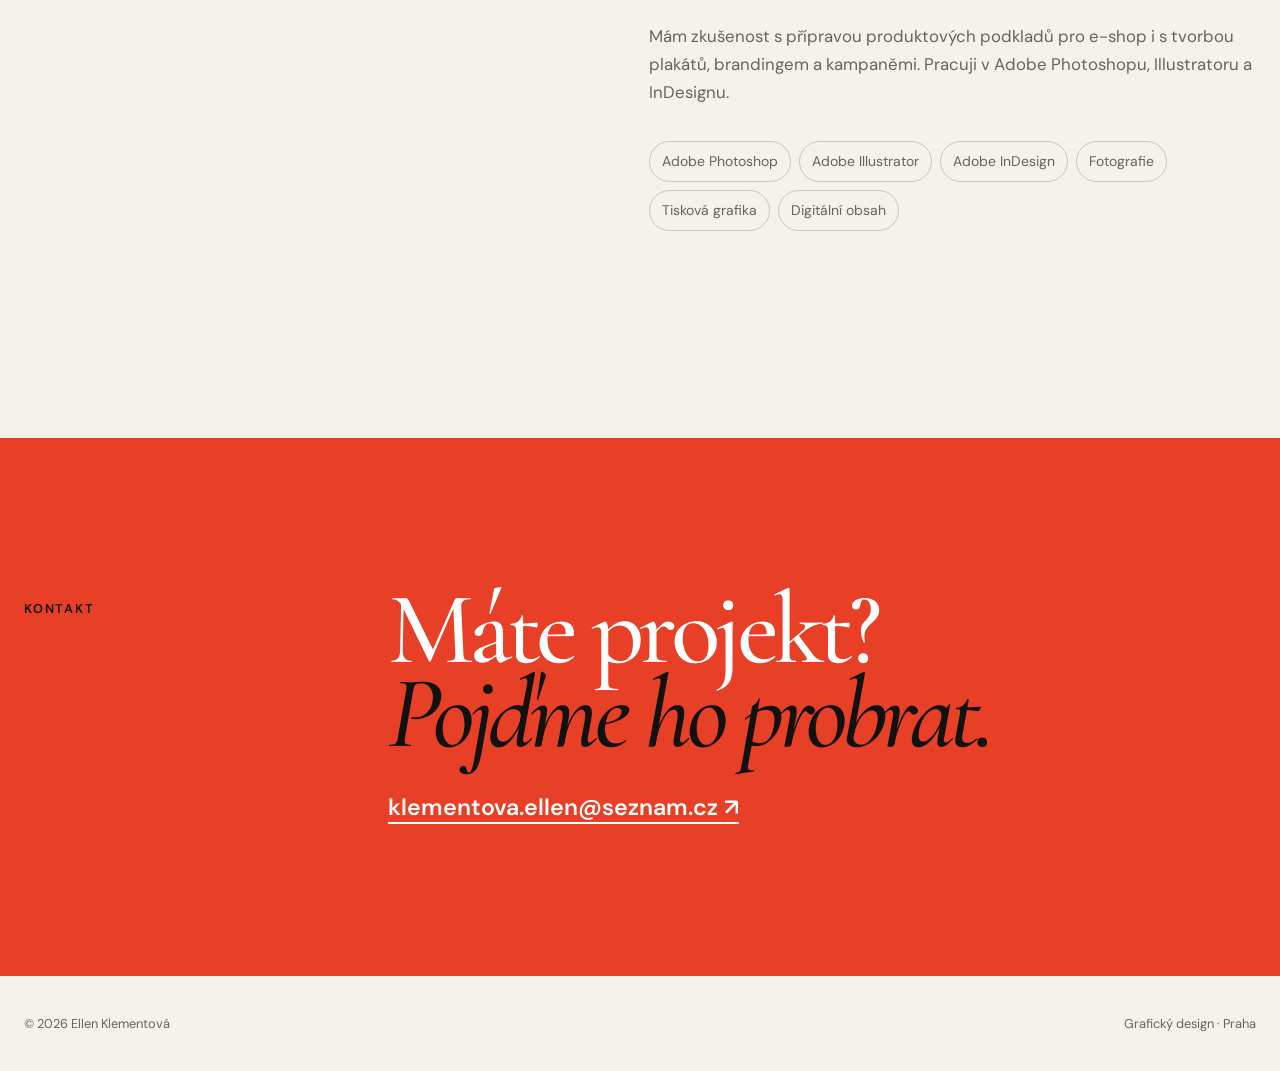
==== commit e6a964ee: "Nové portfolio Ellen" ====
--- a/index.html
+++ b/index.html
@@ -1,760 +1,168 @@
-<!DOCTYPE html>
+<!doctype html>
 <html lang="cs">
 <head>
-  <meta charset="UTF-8" />
-  <meta name="viewport" content="width=device-width, initial-scale=1.0" />
-  <title>Ellen Klementová — Grafika & Vizuální komunikace</title>
-  <link rel="preconnect" href="https://fonts.googleapis.com" />
-  <link rel="preconnect" href="https://fonts.gstatic.com" crossorigin />
-  <link href="https://fonts.googleapis.com/css2?family=Cormorant+Garant:ital,wght@0,300;0,400;0,500;1,300;1,400&family=DM+Sans:wght@300;400;500&display=swap" rel="stylesheet" />
-  <link rel="icon" type="image/png" href="favicon.png?v=2" />
-  <script src="https://cdnjs.cloudflare.com/ajax/libs/gsap/3.12.5/gsap.min.js"></script>
-  <script src="https://cdnjs.cloudflare.com/ajax/libs/gsap/3.12.5/ScrollTrigger.min.js"></script>
-
-  <style>
-    *, *::before, *::after { box-sizing: border-box; margin: 0; padding: 0; }
-
-    :root {
-      --bg:        #F7F5F2;
-      --bg-alt:    #EDE8E1;
-      --text:      #1C1C1A;
-      --muted:     #6B6B67;
-      --accent:    #7A9E7E;
-      --border:    #D8D2C9;
-      --white:     #FFFFFF;
-    }
-
-    html { scroll-behavior: auto; } /* GSAP handles smooth scroll */
-
-    body {
-      font-family: 'DM Sans', sans-serif;
-      font-weight: 300;
-      background: var(--bg);
-      color: var(--text);
-      line-height: 1.7;
-      overflow-x: hidden;
-      cursor: none; /* hide default cursor on desktop */
-    }
-
-    /* ── CUSTOM CURSOR ── */
-    .cursor {
-      position: fixed;
-      top: 0; left: 0;
-      pointer-events: none;
-      z-index: 9999;
-      mix-blend-mode: difference;
-    }
-    .cursor-dot {
-      width: 8px; height: 8px;
-      background: var(--text);
-      border-radius: 50%;
-      transform: translate(-50%, -50%);
-    }
-    .cursor-ring {
-      position: fixed;
-      top: 0; left: 0;
-      width: 36px; height: 36px;
-      border: 1px solid var(--text);
-      border-radius: 50%;
-      transform: translate(-50%, -50%);
-      pointer-events: none;
-      z-index: 9998;
-      transition: width 0.3s, height 0.3s, opacity 0.3s, border-color 0.3s;
-      mix-blend-mode: difference;
-    }
-    .cursor-ring.hovering {
-      width: 60px; height: 60px;
-      border-color: var(--accent);
-    }
-    @media (hover: none) {
-      body { cursor: auto; }
-      .cursor, .cursor-ring { display: none; }
-    }
-
-    /* ── PROGRESS BAR ── */
-    #progress {
-      position: fixed;
-      top: 0; left: 0;
-      height: 2px;
-      width: 0%;
-      background: var(--accent);
-      z-index: 200;
-      transition: width 0.05s linear;
-    }
-
-    /* ── NAV ── */
-    nav {
-      position: fixed;
-      top: 0; left: 0; right: 0;
-      z-index: 100;
-      display: flex;
-      justify-content: space-between;
-      align-items: center;
-      padding: 1.4rem 3rem;
-      background: rgba(247, 245, 242, 0.88);
-      backdrop-filter: blur(10px);
-      border-bottom: 1px solid transparent;
-      transition: border-color 0.3s;
-    }
-    nav.scrolled { border-color: var(--border); }
-
-    .nav-logo {
-      font-family: 'Cormorant Garant', serif;
-      font-size: 1.15rem;
-      font-weight: 400;
-      letter-spacing: 0.08em;
-      color: var(--text);
-      text-decoration: none;
-    }
-
-    .nav-links {
-      display: flex;
-      gap: 2.2rem;
-      list-style: none;
-    }
-    .nav-links a {
-      font-size: 0.78rem;
-      font-weight: 400;
-      letter-spacing: 0.12em;
-      text-transform: uppercase;
-      color: var(--muted);
-      text-decoration: none;
-      transition: color 0.2s;
-      display: inline-block; /* needed for magnetic */
-    }
-    .nav-links a:hover { color: var(--text); }
-
-    /* ── HERO ── */
-    #hero {
-      min-height: 100vh;
-      display: flex;
-      flex-direction: column;
-      justify-content: flex-end;
-      padding: 0 3rem 5rem;
-      position: relative;
-      overflow: hidden;
-    }
-
-    .hero-eyebrow {
-      font-size: 0.72rem;
-      letter-spacing: 0.2em;
-      text-transform: uppercase;
-      color: var(--accent);
-      margin-bottom: 1.2rem;
-      opacity: 0;
-    }
-
-    .hero-name {
-      font-family: 'Cormorant Garant', serif;
-      font-size: clamp(3.5rem, 9vw, 8rem);
-      font-weight: 300;
-      line-height: 1.0;
-      letter-spacing: -0.01em;
-      color: var(--text);
-      overflow: hidden;
-    }
-
-    .hero-name .char {
-      display: inline-block;
-      opacity: 0;
-      transform: translateY(80px);
-    }
-
-    .hero-sub {
-      font-family: 'Cormorant Garant', serif;
-      font-size: clamp(1.1rem, 2.5vw, 1.6rem);
-      font-weight: 300;
-      font-style: italic;
-      color: var(--muted);
-      margin-top: 1rem;
-      opacity: 0;
-    }
-
-    .hero-scroll {
-      position: absolute;
-      bottom: 2.5rem;
-      right: 3rem;
-      display: flex;
-      flex-direction: column;
-      align-items: center;
-      gap: 0.5rem;
-      opacity: 0;
-    }
-    .hero-scroll span {
-      font-size: 0.65rem;
-      letter-spacing: 0.18em;
-      text-transform: uppercase;
-      color: var(--muted);
-      writing-mode: vertical-rl;
-    }
-    .scroll-line {
-      width: 1px;
-      height: 50px;
-      background: var(--border);
-      position: relative;
-      overflow: hidden;
-    }
-    .scroll-line::after {
-      content: '';
-      position: absolute;
-      top: -100%;
-      left: 0;
-      width: 100%;
-      height: 100%;
-      background: var(--accent);
-      animation: scrollLine 1.8s 2.2s ease-in-out infinite;
-    }
-
-    /* ── O MNĚ ── */
-    #o-mne {
-      background: var(--bg-alt);
-      padding: 7rem 3rem;
-      display: grid;
-      grid-template-columns: 1fr 1fr;
-      gap: 4rem;
-      align-items: center;
-      overflow: hidden;
-    }
-
-    .section-label {
-      font-size: 0.7rem;
-      letter-spacing: 0.2em;
-      text-transform: uppercase;
-      color: var(--accent);
-      margin-bottom: 1.5rem;
-    }
-
-    .about-heading {
-      font-family: 'Cormorant Garant', serif;
-      font-size: clamp(2rem, 4vw, 3.2rem);
-      font-weight: 300;
-      line-height: 1.2;
-      color: var(--text);
-    }
-
-    .about-text {
-      color: var(--muted);
-      font-size: 0.95rem;
-      line-height: 1.85;
-      margin-bottom: 1.5rem;
-    }
-
-    .skills-grid {
-      display: grid;
-      grid-template-columns: 1fr 1fr;
-      gap: 0.8rem;
-      margin-top: 2rem;
-    }
-    .skill-tag {
-      font-size: 0.75rem;
-      letter-spacing: 0.08em;
-      padding: 0.5rem 0.9rem;
-      border: 1px solid var(--border);
-      color: var(--muted);
-      background: var(--bg);
-    }
-
-    /* ── PRÁCE ── */
-    #prace { padding: 7rem 3rem; }
-
-    .section-header { margin-bottom: 3.5rem; }
-
-    .section-heading {
-      font-family: 'Cormorant Garant', serif;
-      font-size: clamp(2rem, 4vw, 3rem);
-      font-weight: 300;
-      line-height: 1.2;
-    }
-    .section-heading em {
-      font-style: italic;
-    }
-
-    .works-grid {
-      display: grid;
-      grid-template-columns: repeat(3, 1fr);
-      gap: 1.5rem;
-      align-items: start;
-    }
-
-    .work-item {
-      position: relative;
-      overflow: hidden;
-      cursor: none;
-      background: var(--bg-alt);
-    }
-    .work-item.portrait  { aspect-ratio: 3/4; }
-    .work-item.landscape { aspect-ratio: 4/3; }
-    .work-item.span2     { grid-column: span 2; }
-
-    .work-item img {
-      width: 100%;
-      height: 100%;
-      object-fit: cover;
-      display: block;
-      transform-origin: center;
-      will-change: transform;
-    }
-
-    .work-overlay {
-      position: absolute;
-      inset: 0;
-      background: rgba(28, 28, 26, 0.72);
-      display: flex;
-      flex-direction: column;
-      justify-content: flex-end;
-      padding: 1.5rem;
-      opacity: 0;
-      transition: opacity 0.35s ease;
-    }
-    .work-item:hover .work-overlay { opacity: 1; }
-
-    .work-category {
-      font-size: 0.65rem;
-      letter-spacing: 0.18em;
-      text-transform: uppercase;
-      color: var(--accent);
-      margin-bottom: 0.3rem;
-    }
-    .work-title {
-      font-family: 'Cormorant Garant', serif;
-      font-size: 1.3rem;
-      font-weight: 300;
-      color: var(--white);
-    }
-
-    /* ── LIGHTBOX ── */
-    .lightbox {
-      position: fixed;
-      inset: 0;
-      z-index: 200;
-      background: rgba(28, 28, 26, 0.96);
-      display: flex;
-      align-items: center;
-      justify-content: center;
-      opacity: 0;
-      pointer-events: none;
-      transition: opacity 0.3s;
-    }
-    .lightbox.active { opacity: 1; pointer-events: all; }
-    .lightbox img {
-      max-width: 88vw;
-      max-height: 88vh;
-      object-fit: contain;
-      box-shadow: 0 8px 60px rgba(0,0,0,0.5);
-    }
-    .lightbox-close {
-      position: absolute;
-      top: 1.5rem; right: 2rem;
-      font-size: 2rem;
-      color: var(--white);
-      cursor: none;
-      background: none;
-      border: none;
-      line-height: 1;
-      opacity: 0.6;
-      transition: opacity 0.2s;
-    }
-    .lightbox-close:hover { opacity: 1; }
-
-    /* ── KONTAKT ── */
-    #kontakt {
-      background: var(--text);
-      color: var(--white);
-      padding: 7rem 3rem;
-      display: grid;
-      grid-template-columns: 1fr 1fr;
-      gap: 4rem;
-      align-items: center;
-      overflow: hidden;
-    }
-
-    .contact-heading {
-      font-family: 'Cormorant Garant', serif;
-      font-size: clamp(2.5rem, 5vw, 4rem);
-      font-weight: 300;
-      line-height: 1.15;
-      color: var(--white);
-    }
-    .contact-heading em { font-style: italic; color: var(--accent); }
-
-    .contact-links { display: flex; flex-direction: column; }
-
-    .contact-link {
-      display: flex;
-      align-items: center;
-      gap: 1rem;
-      text-decoration: none;
-      color: rgba(255,255,255,0.6);
-      font-size: 0.9rem;
-      transition: color 0.2s;
-      padding: 1.2rem 0;
-      border-bottom: 1px solid rgba(255,255,255,0.08);
-    }
-    .contact-link:first-child { border-top: 1px solid rgba(255,255,255,0.08); }
-    .contact-link:hover { color: var(--white); }
-
-    .contact-link-label {
-      font-size: 0.65rem;
-      letter-spacing: 0.18em;
-      text-transform: uppercase;
-      color: var(--accent);
-      display: block;
-      margin-bottom: 0.1rem;
-    }
-
-    /* ── FOOTER ── */
-    footer {
-      background: var(--text);
-      border-top: 1px solid rgba(255,255,255,0.08);
-      padding: 1.5rem 3rem;
-      display: flex;
-      justify-content: space-between;
-      align-items: center;
-    }
-    footer p { font-size: 0.72rem; color: rgba(255,255,255,0.3); letter-spacing: 0.05em; }
-
-    /* ── KEYFRAMES ── */
-    @keyframes scrollLine {
-      0%   { top: -100%; }
-      50%  { top: 0%; }
-      100% { top: 100%; }
-    }
-
-    /* ── MOBILE ── */
-    @media (max-width: 768px) {
-      nav { padding: 1.2rem 1.5rem; }
-      .nav-links { gap: 1.3rem; }
-      #hero { padding: 6rem 1.5rem 4rem; justify-content: center; }
-      .hero-name { font-size: clamp(3rem, 12vw, 4rem); }
-      .hero-scroll { right: 1.5rem; }
-      #o-mne { grid-template-columns: 1fr; padding: 5rem 1.5rem; gap: 2.5rem; }
-      #prace { padding: 5rem 1.5rem; }
-      .works-grid { grid-template-columns: 1fr 1fr; }
-      .work-item.span2 { grid-column: span 1; }
-      #kontakt { grid-template-columns: 1fr; padding: 5rem 1.5rem; gap: 3rem; }
-      footer { padding: 1.5rem; flex-direction: column; gap: 0.5rem; text-align: center; }
-      body { cursor: auto; }
-    }
-    @media (max-width: 480px) {
-      .works-grid { grid-template-columns: 1fr; }
-      .work-item.span2 { grid-column: span 1; }
-      .nav-links { display: none; }
-    }
-    @media (prefers-reduced-motion: reduce) {
-      *, *::before, *::after { animation: none !important; transition: none !important; }
-    }
-  </style>
+  <meta charset="utf-8">
+  <meta name="viewport" content="width=device-width, initial-scale=1">
+  <meta name="description" content="Portfolio Ellen Klementové — grafický design, vizuální komunikace, kampaně a fotografie.">
+  <title>Ellen Klementová — grafická designérka</title>
+  <link rel="preconnect" href="https://fonts.googleapis.com">
+  <link rel="preconnect" href="https://fonts.gstatic.com" crossorigin>
+  <link href="https://fonts.googleapis.com/css2?family=Cormorant+Garamond:ital,wght@0,500;0,600;1,500&family=DM+Sans:wght@400;500;600&display=swap" rel="stylesheet">
+  <link rel="icon" type="image/png" href="favicon.png?v=3">
+  <link rel="stylesheet" href="style.css">
+  <script src="site.js" defer></script>
 </head>
 <body>
+  <a class="skip-link" href="#obsah">Přeskočit na obsah</a>
 
-  <div id="progress"></div>
+  <header class="site-header">
+    <a class="wordmark" href="#top" aria-label="Ellen Klementová — úvod">EK<span>.</span></a>
+    <nav aria-label="Hlavní navigace">
+      <a href="#projekty">Projekty</a>
+      <a href="#o-mne">O mně</a>
+      <a class="nav-contact" href="mailto:klementova.ellen@seznam.cz">Kontakt</a>
+    </nav>
+  </header>
 
-  <div class="cursor" id="cursorDot"><div class="cursor-dot"></div></div>
-  <div class="cursor-ring" id="cursorRing"></div>
+  <main id="obsah">
+    <section class="hero shell" id="top">
+      <div class="hero-copy reveal">
+        <p class="eyebrow">Grafická designérka · Praha</p>
+        <h1>Ellen<br><em>Klementová</em></h1>
+        <p class="hero-lead">Vizuální komunikace pro značky, kampaně a kulturní projekty — od prvního konceptu po výstupy pro digitál i tisk.</p>
+        <div class="hero-actions">
+          <a class="button button-dark" href="#projekty">Prohlédnout práci</a>
+          <a class="text-link" href="mailto:klementova.ellen@seznam.cz">Napsat e-mail <span aria-hidden="true">↗</span></a>
+        </div>
+      </div>
 
-  <nav id="nav">
-    <a href="#hero" class="nav-logo">EK</a>
-    <ul class="nav-links">
-      <li><a href="#o-mne">O mně</a></li>
-      <li><a href="#prace">Práce</a></li>
-      <li><a href="#kontakt">Kontakt</a></li>
-    </ul>
-  </nav>
+      <div class="hero-art reveal" aria-label="Ukázky vybraných projektů">
+        <a class="hero-card hero-card-main" href="furiosa.html">
+          <img src="img/projects/furiosa-1-plus-1.jpg" alt="Kreativa kampaně Furiosa 1+1 Free" width="1080" height="1350">
+          <span>Furiosa · campaign case study</span>
+        </a>
+        <a class="hero-card hero-card-small" href="oktagon.html">
+          <img src="img/projects/oktagon-10-let.jpg" alt="Plakát Oktagon 10 let" width="1108" height="1917">
+          <span>Oktagon · poster concept</span>
+        </a>
+      </div>
+    </section>
 
-  <section id="hero">
-    <p class="hero-eyebrow" id="heroEyebrow">Grafika & Vizuální komunikace</p>
-    <h1 class="hero-name" id="heroName" aria-label="Ellen Klementová"></h1>
-    <p class="hero-sub" id="heroSub">Praha — Adobe Creative Suite — Plakát — Logo & Brand</p>
-    <div class="hero-scroll" id="heroScroll">
-      <div class="scroll-line"></div>
-      <span>Scroll</span>
-    </div>
-  </section>
+    <section class="work-section shell" id="projekty">
+      <div class="section-intro reveal">
+        <p class="eyebrow">Vybrané projekty</p>
+        <h2>Nápad, který drží pohromadě <em>od strategie po detail.</em></h2>
+      </div>
 
-  <section id="o-mne">
-    <div>
-      <p class="section-label gsap-reveal">O mně</p>
-      <h2 class="about-heading gsap-reveal">Kreativní duše<br>s technickou precizností.</h2>
-    </div>
-    <div>
-      <p class="about-text gsap-reveal">Jsem grafička se zaměřením na vizuální komunikaci v reklamní praxi. Vystudovala jsem fotografii a reklamu na ART ECONu, kde jsem si vybudovala pevný základ v celém Adobe Creative Suite.</p>
-      <p class="about-text gsap-reveal">Baví mě tvorba plakátů, brandingu a reklamní grafiky — práce, kde se kreativní nápad musí proměnit v čistý a funkční vizuál. Každý projekt beru jako příležitost říct příběh skrze obraz.</p>
-      <div class="skills-grid gsap-reveal">
-        <span class="skill-tag">Adobe InDesign</span>
-        <span class="skill-tag">Adobe Illustrator</span>
-        <span class="skill-tag">Adobe Photoshop</span>
-        <span class="skill-tag">Adobe Premiere</span>
-        <span class="skill-tag">Plakát & Tisk</span>
-        <span class="skill-tag">Logo & Branding</span>
-        <span class="skill-tag">Fotografie</span>
-        <span class="skill-tag">PR & Copywriting</span>
+      <article class="project-row project-furiosa reveal">
+        <a class="project-visual" href="furiosa.html" aria-label="Otevřít případovou studii Furiosa">
+          <img src="img/projects/furiosa-1-plus-1.jpg" alt="Ruka se šperky držící kartu 1+1 Free" loading="lazy" width="1080" height="1350">
+          <span class="project-index">01</span>
+        </a>
+        <div class="project-copy">
+          <p class="project-meta">Výběrová case study · Marketing & creative · 2026</p>
+          <h3>Furiosa<br>1+1 Free</h3>
+          <p>Social-first návrh největší promo kampaně roku. Jasná mechanika, prémiový módní výraz a čtrnáctidenní plán propojující e-shop, CRM, sociální sítě, placenou podporu a creators.</p>
+          <ul class="tag-list" aria-label="Oblasti projektu">
+            <li>Kampaňový koncept</li>
+            <li>Social</li>
+            <li>CRM</li>
+            <li>Launch plán</li>
+          </ul>
+          <a class="project-link" href="furiosa.html">Prohlédnout case study <span aria-hidden="true">→</span></a>
+        </div>
+      </article>
+
+      <article class="project-row project-row-reverse reveal">
+        <a class="project-visual project-visual-poster" href="oktagon.html" aria-label="Otevřít projekt Oktagon">
+          <img src="img/projects/oktagon-10-let.jpg" alt="Výroční plakát Oktagon 10 let na Strahově" loading="lazy" width="1108" height="1917">
+          <span class="project-index">02</span>
+        </a>
+        <div class="project-copy">
+          <p class="project-meta">Výběrové zadání · Poster design · 2026</p>
+          <h3>Oktagon<br>10 let</h3>
+          <p>Výroční key visual postavený na stylizované ilustraci Strahovského stadionu, výrazné barevnosti a jasné informační hierarchii pro velkou sportovní událost.</p>
+          <ul class="tag-list" aria-label="Oblasti projektu">
+            <li>Key visual</li>
+            <li>Obrazová stylizace</li>
+            <li>Typografie</li>
+          </ul>
+          <a class="project-link" href="oktagon.html">Prohlédnout projekt <span aria-hidden="true">→</span></a>
+        </div>
+      </article>
+    </section>
+
+    <section class="archive-section" aria-labelledby="archiv-heading">
+      <div class="shell">
+        <div class="archive-heading reveal">
+          <div>
+            <p class="eyebrow">Výběr z archivu</p>
+            <h2 id="archiv-heading">Plakáty a vizuální identita</h2>
+          </div>
+          <p>Hudební a výstavní plakáty doplňuje návrh loga a vizuální identity Atrio.</p>
+        </div>
+
+        <div class="archive-grid reveal">
+          <button class="archive-item archive-tall" type="button" data-lightbox="img/absolutno.png" data-alt="Výstavní plakát Absolutno">
+            <img src="img/absolutno.png" alt="Výstavní plakát Absolutno" loading="lazy">
+            <span><b>Absolutno</b><small>Výstavní plakát</small></span>
+          </button>
+          <button class="archive-item" type="button" data-lightbox="img/plakat-aron.jpg" data-alt="Koncertní plakát Arón Piper">
+            <img src="img/plakat-aron.jpg" alt="Koncertní plakát Arón Piper" loading="lazy">
+            <span><b>Arón Piper</b><small>Koncertní plakát</small></span>
+          </button>
+          <button class="archive-item" type="button" data-lightbox="img/plakat-calin.jpg" data-alt="Hudební plakát Calin Svědomí">
+            <img src="img/plakat-calin.jpg" alt="Hudební plakát Calin Svědomí" loading="lazy">
+            <span><b>Calin — Svědomí</b><small>Hudební plakát</small></span>
+          </button>
+          <button class="archive-item" type="button" data-lightbox="img/plakat-hindhion.jpg" data-alt="Hudební plakát Hindhion">
+            <img src="img/plakat-hindhion.jpg" alt="Hudební plakát Hindhion" loading="lazy">
+            <span><b>Hindhion</b><small>Hudební plakát</small></span>
+          </button>
+          <button class="archive-item archive-wide" type="button" data-lightbox="img/logo-atrio.jpg" data-alt="Logo Atrio">
+            <img src="img/logo-atrio.jpg" alt="Logo Atrio" loading="lazy">
+            <span><b>Atrio</b><small>Logo & vizuální identita</small></span>
+          </button>
+        </div>
       </div>
-    </div>
-  </section>
+    </section>
 
-  <section id="prace">
-    <div class="section-header gsap-reveal">
-      <h2 class="section-heading">Vybrané <em>práce</em></h2>
-    </div>
-    <div class="works-grid">
-      <div class="work-item portrait gsap-work" data-title="Absolutno — výstavní plakát" data-src="img/absolutno.png">
-        <img src="img/absolutno.png" alt="Plakát výstavy Absolutno" loading="lazy" />
-        <div class="work-overlay"><span class="work-category">Plakát / Výstava</span><span class="work-title">Absolutno</span></div>
+    <section class="about-section shell" id="o-mne">
+      <div class="about-title reveal">
+        <p class="eyebrow">O mně</p>
+        <h2>Cit pro obraz.<br><em>Respekt k zadání.</em></h2>
       </div>
-      <div class="work-item portrait gsap-work" data-title="Arón Piper — koncertní plakát" data-src="img/plakat-aron.jpg">
-        <img src="img/plakat-aron.jpg" alt="Koncertní plakát Arón Piper" loading="lazy" />
-        <div class="work-overlay"><span class="work-category">Plakát / Koncert</span><span class="work-title">Arón Piper</span></div>
+      <div class="about-copy reveal">
+        <p class="about-lead">Jsem juniorní grafická designérka se základem ve fotografii a reklamě. Baví mě hledat vizuální řešení, která mají vlastní náladu a zároveň fungují v reálném formátu.</p>
+        <p>Mám zkušenost s přípravou produktových podkladů pro e-shop i s tvorbou plakátů, brandingem a kampaněmi. Pracuji v Adobe Photoshopu, Illustratoru a InDesignu.</p>
+        <ul class="skill-list" aria-label="Dovednosti">
+          <li>Adobe Photoshop</li>
+          <li>Adobe Illustrator</li>
+          <li>Adobe InDesign</li>
+          <li>Fotografie</li>
+          <li>Tisková grafika</li>
+          <li>Digitální obsah</li>
+        </ul>
       </div>
-      <div class="work-item portrait gsap-work" data-title="Calin — Svědomí" data-src="img/plakat-calin.jpg">
-        <img src="img/plakat-calin.jpg" alt="Plakát Calin Svědomí" loading="lazy" />
-        <div class="work-overlay"><span class="work-category">Plakát / Hudba</span><span class="work-title">Calin — Svědomí</span></div>
+    </section>
+
+    <section class="contact-section" id="kontakt">
+      <div class="shell contact-grid reveal">
+        <p class="eyebrow">Kontakt</p>
+        <h2>Máte projekt?<br><em>Pojďme ho probrat.</em></h2>
+        <a class="contact-email" href="mailto:klementova.ellen@seznam.cz">klementova.ellen@seznam.cz <span aria-hidden="true">↗</span></a>
       </div>
-      <div class="work-item portrait gsap-work" data-title="Hindhion — plakát" data-src="img/plakat-hindhion.jpg">
-        <img src="img/plakat-hindhion.jpg" alt="Plakát Hindhion" loading="lazy" />
-        <div class="work-overlay"><span class="work-category">Plakát / Hudba</span><span class="work-title">Hindhion</span></div>
-      </div>
-      <div class="work-item landscape span2 gsap-work" data-title="Atrio — logo" data-src="img/logo-atrio.jpg">
-        <img src="img/logo-atrio.jpg" alt="Logo Atrio" loading="lazy" />
-        <div class="work-overlay"><span class="work-category">Logo & Branding</span><span class="work-title">Atrio</span></div>
-      </div>
-    </div>
-  </section>
+    </section>
+  </main>
 
-  <section id="kontakt">
-    <div>
-      <p class="section-label gsap-reveal" style="color:var(--accent);">Kontakt</p>
-      <h2 class="contact-heading gsap-reveal">Pojďme tvořit<br><em>něco pěkného.</em></h2>
-    </div>
-    <div class="contact-links gsap-reveal">
-      <a href="mailto:klementova.ellen@seznam.cz" class="contact-link">
-        <div><span class="contact-link-label">E-mail</span>klementova.ellen@seznam.cz</div>
-      </a>
-    </div>
-  </section>
-
-  <footer>
+  <footer class="site-footer shell">
     <p>© 2026 Ellen Klementová</p>
-    <p>Praha, Česká republika</p>
+    <p>Grafický design · Praha</p>
   </footer>
 
-  <div class="lightbox" id="lightbox" role="dialog">
-    <button class="lightbox-close" id="lightboxClose">×</button>
-    <img id="lightboxImg" src="" alt="" />
-  </div>
-
-  <script>
-    gsap.registerPlugin(ScrollTrigger);
-
-    // ── Pure JS inertia smooth scroll ──
-    let scrollTarget = window.scrollY;
-    let scrollCurrent = window.scrollY;
-    let scrolling = false;
-
-    function smoothScroll() {
-      scrollCurrent += (scrollTarget - scrollCurrent) * 0.07;
-      if (Math.abs(scrollTarget - scrollCurrent) < 0.5) {
-        scrollCurrent = scrollTarget;
-        scrolling = false;
-        return;
-      }
-      window.scrollTo(0, scrollCurrent);
-      requestAnimationFrame(smoothScroll);
-    }
-
-    window.addEventListener('wheel', e => {
-      e.preventDefault();
-      scrollTarget = Math.max(0, Math.min(
-        document.documentElement.scrollHeight - window.innerHeight,
-        scrollTarget + e.deltaY * 1.2
-      ));
-      if (!scrolling) { scrolling = true; smoothScroll(); }
-    }, { passive: false });
-
-    window.addEventListener('scroll', () => {
-      if (!scrolling) scrollTarget = window.scrollY;
-    }, { passive: true });
-
-    // ── Smooth scroll (native + GSAP ScrollTrigger) ──
-    let currentScroll = 0;
-    let targetScroll = 0;
-    let ease = 0.08;
-    let ticking = false;
-
-    // ── Progress bar ──
-    const progressBar = document.getElementById('progress');
-    window.addEventListener('scroll', () => {
-      const h = document.documentElement;
-      const pct = (window.scrollY / (h.scrollHeight - h.clientHeight)) * 100;
-      progressBar.style.width = pct + '%';
-      document.getElementById('nav').classList.toggle('scrolled', window.scrollY > 40);
-    }, { passive: true });
-
-    // ── Custom cursor ──
-    const cursorDot  = document.getElementById('cursorDot');
-    const cursorRing = document.getElementById('cursorRing');
-    let mouseX = 0, mouseY = 0;
-    let ringX  = 0, ringY  = 0;
-
-    window.addEventListener('mousemove', e => {
-      mouseX = e.clientX; mouseY = e.clientY;
-      gsap.set(cursorDot, { x: mouseX, y: mouseY });
-    });
-
-    gsap.ticker.add(() => {
-      ringX += (mouseX - ringX) * 0.12;
-      ringY += (mouseY - ringY) * 0.12;
-      gsap.set(cursorRing, { x: ringX, y: ringY });
-    });
-
-    document.querySelectorAll('a, button, .work-item').forEach(el => {
-      el.addEventListener('mouseenter', () => cursorRing.classList.add('hovering'));
-      el.addEventListener('mouseleave', () => cursorRing.classList.remove('hovering'));
-    });
-
-    // ── Hero name char-by-char with GSAP ──
-    const nameStr = "Ellen Klementová";
-    const heroName = document.getElementById('heroName');
-    [...nameStr].forEach(char => {
-      const span = document.createElement('span');
-      span.className = 'char';
-      span.textContent = char === ' ' ? '\u00A0' : char;
-      heroName.appendChild(span);
-    });
-
-    const heroTl = gsap.timeline({ defaults: { ease: 'power3.out' } });
-    heroTl
-      .to('#heroEyebrow', { opacity: 1, y: 0, duration: 0.7, delay: 0.2 })
-      .to('.char', {
-        opacity: 1,
-        y: 0,
-        duration: 0.7,
-        stagger: 0.04,
-        ease: 'power4.out'
-      }, '-=0.3')
-      .to('#heroSub',    { opacity: 1, y: 0, duration: 0.7 }, '-=0.3')
-      .to('#heroScroll', { opacity: 1, y: 0, duration: 0.5 }, '-=0.2');
-
-    // ── Hero parallax on scroll ──
-    gsap.to('#heroName', {
-      yPercent: 25,
-      ease: 'none',
-      scrollTrigger: {
-        trigger: '#hero',
-        start: 'top top',
-        end: 'bottom top',
-        scrub: true
-      }
-    });
-    
-    gsap.fromTo('#heroEyebrow, #heroSub', 
-      { opacity: 1, yPercent: 0 },
-      {
-        yPercent: 20,
-        opacity: 0,
-        ease: 'power2.inOut',
-        immediateRender: false,
-        scrollTrigger: {
-          trigger: '#hero',
-          start: 'top top',
-          end: 'bottom 30%', 
-          scrub: 1 
-        }
-      }
-    );
-
-    // ── Scroll reveal for text sections ──
-    gsap.utils.toArray('.gsap-reveal').forEach((el, i) => {
-      gsap.fromTo(el,
-        { opacity: 0, y: 40 },
-        {
-          opacity: 1, y: 0, duration: 0.9, ease: 'power3.out',
-          scrollTrigger: {
-            trigger: el,
-            start: 'top 88%',
-            toggleActions: 'play none none none'
-          }
-        }
-      );
-    });
-
-    // ── Work items ──
-    gsap.utils.toArray('.gsap-work').forEach((item, i) => {
-      const img = item.querySelector('img');
-
-      gsap.fromTo(item,
-        { opacity: 0, y: 50 },
-        {
-          opacity: 1, y: 0,
-          duration: 0.8,
-          delay: (i % 3) * 0.12,
-          ease: 'power3.out',
-          scrollTrigger: {
-            trigger: item,
-            start: 'top 90%',
-            toggleActions: 'play none none none'
-          }
-        }
-      );
-
-      item.addEventListener('mouseenter', () => {
-        gsap.to(img, { scale: 1.07, duration: 0.6, ease: 'power2.out' });
-      });
-      item.addEventListener('mouseleave', () => {
-        gsap.to(img, { scale: 1, duration: 0.6, ease: 'power2.out' });
-      });
-    });
-
-    // ── Magnetic nav links ──
-    document.querySelectorAll('.nav-links a').forEach(link => {
-      link.addEventListener('mousemove', e => {
-        const rect = link.getBoundingClientRect();
-        const cx = rect.left + rect.width / 2;
-        const cy = rect.top  + rect.height / 2;
-        const dx = (e.clientX - cx) * 0.35;
-        const dy = (e.clientY - cy) * 0.35;
-        gsap.to(link, { x: dx, y: dy, duration: 0.3, ease: 'power2.out' });
-      });
-      link.addEventListener('mouseleave', () => {
-        gsap.to(link, { x: 0, y: 0, duration: 0.5, ease: 'elastic.out(1, 0.4)' });
-      });
-    });
-
-    // ── Smooth anchor scroll ──
-    document.querySelectorAll('a[href^="#"]').forEach(a => {
-      a.addEventListener('click', e => {
-        e.preventDefault();
-        const target = document.querySelector(a.getAttribute('href'));
-        if (target) {
-          scrollTarget = target.getBoundingClientRect().top + window.scrollY;
-          if (!scrolling) { scrolling = true; smoothScroll(); }
-        }
-      });
-    });
-
-    // ── Lightbox ──
-    const lightbox     = document.getElementById('lightbox');
-    const lightboxImg  = document.getElementById('lightboxImg');
-    const lightboxClose = document.getElementById('lightboxClose');
-
-    document.querySelectorAll('.work-item').forEach(item => {
-      item.addEventListener('click', () => {
-        const src = item.dataset.src;
-        if (!src) return;
-        lightboxImg.src = src;
-        lightboxImg.alt = item.dataset.title || '';
-        lightbox.classList.add('active');
-        document.body.style.overflow = 'hidden';
-      });
-    });
-
-    lightboxClose.addEventListener('click', closeLightbox);
-    lightbox.addEventListener('click', e => { if (e.target === lightbox) closeLightbox(); });
-    document.addEventListener('keydown', e => { if (e.key === 'Escape') closeLightbox(); });
-
-    function closeLightbox() {
-      lightbox.classList.remove('active');
-      document.body.style.overflow = '';
-    }
-  </script>
+  <dialog class="lightbox" id="lightbox" aria-label="Náhled projektu">
+    <button class="lightbox-close" type="button" aria-label="Zavřít náhled">Zavřít ×</button>
+    <img src="" alt="">
+  </dialog>
 </body>
 </html>
--- a/style.css
+++ b/style.css
@@ -0,0 +1,1043 @@
+:root {
+  --paper: #f4f2ed;
+  --paper-deep: #e8e4dc;
+  --ink: #11110f;
+  --muted: #67645e;
+  --line: #cbc6bc;
+  --accent: #e83f27;
+  --white: #fff;
+  --display: "Cormorant Garamond", Georgia, serif;
+  --sans: "DM Sans", Arial, sans-serif;
+  --shell: min(1280px, calc(100% - 48px));
+}
+
+*,
+*::before,
+*::after {
+  box-sizing: border-box;
+}
+
+html {
+  scroll-behavior: smooth;
+}
+
+body {
+  margin: 0;
+  background: var(--paper);
+  color: var(--ink);
+  font-family: var(--sans);
+  font-size: 1rem;
+  line-height: 1.65;
+  text-rendering: optimizeLegibility;
+}
+
+body::before {
+  position: fixed;
+  inset: 0;
+  z-index: 20;
+  pointer-events: none;
+  content: "";
+  opacity: 0.025;
+  background-image: url("data:image/svg+xml,%3Csvg viewBox='0 0 180 180' xmlns='http://www.w3.org/2000/svg'%3E%3Cfilter id='n'%3E%3CfeTurbulence type='fractalNoise' baseFrequency='.9' numOctaves='3' stitchTiles='stitch'/%3E%3C/filter%3E%3Crect width='100%25' height='100%25' filter='url(%23n)' opacity='.7'/%3E%3C/svg%3E");
+}
+
+img {
+  display: block;
+  max-width: 100%;
+  height: auto;
+}
+
+a {
+  color: inherit;
+}
+
+button,
+input,
+textarea,
+select {
+  font: inherit;
+}
+
+button {
+  color: inherit;
+}
+
+::selection {
+  background: var(--accent);
+  color: var(--white);
+}
+
+:focus-visible {
+  outline: 3px solid var(--accent);
+  outline-offset: 4px;
+}
+
+.shell {
+  width: var(--shell);
+  margin-inline: auto;
+}
+
+.skip-link {
+  position: fixed;
+  top: 12px;
+  left: 12px;
+  z-index: 1000;
+  padding: 10px 14px;
+  background: var(--ink);
+  color: var(--white);
+  text-decoration: none;
+  transform: translateY(-160%);
+}
+
+.skip-link:focus {
+  transform: translateY(0);
+}
+
+.site-header {
+  position: sticky;
+  top: 0;
+  z-index: 50;
+  display: flex;
+  align-items: center;
+  justify-content: space-between;
+  min-height: 78px;
+  padding-inline: max(24px, calc((100vw - 1280px) / 2));
+  border-bottom: 1px solid rgba(17, 17, 15, 0.12);
+  background: rgba(244, 242, 237, 0.9);
+  backdrop-filter: blur(14px);
+}
+
+.wordmark {
+  font-family: var(--display);
+  font-size: 2rem;
+  font-weight: 600;
+  line-height: 1;
+  text-decoration: none;
+}
+
+.wordmark span {
+  color: var(--accent);
+}
+
+.site-header nav {
+  display: flex;
+  align-items: center;
+  gap: clamp(18px, 3vw, 44px);
+}
+
+.site-header nav a {
+  font-size: 0.875rem;
+  font-weight: 600;
+  text-decoration: none;
+}
+
+.site-header nav a:not(.nav-contact) {
+  border-bottom: 1px solid transparent;
+}
+
+.site-header nav a:not(.nav-contact):hover {
+  border-color: currentColor;
+}
+
+.nav-contact {
+  padding: 10px 18px;
+  border-radius: 999px;
+  background: var(--ink);
+  color: var(--white);
+}
+
+.eyebrow {
+  margin: 0 0 18px;
+  color: var(--accent);
+  font-size: 0.8rem;
+  font-weight: 600;
+  letter-spacing: 0.14em;
+  line-height: 1.4;
+  text-transform: uppercase;
+}
+
+.hero {
+  display: grid;
+  grid-template-columns: minmax(0, 0.88fr) minmax(420px, 0.72fr);
+  gap: clamp(48px, 8vw, 120px);
+  align-items: center;
+  min-height: calc(100svh - 78px);
+  padding-block: clamp(44px, 6vw, 88px);
+}
+
+.hero h1,
+.section-intro h2,
+.about-title h2,
+.contact-grid h2,
+.case-title {
+  margin: 0;
+  font-family: var(--display);
+  font-weight: 500;
+  letter-spacing: -0.05em;
+}
+
+.hero h1 {
+  max-width: 760px;
+  font-size: clamp(4.4rem, 9vw, 8.8rem);
+  line-height: 0.76;
+}
+
+.hero h1 em,
+.section-intro h2 em,
+.about-title h2 em,
+.contact-grid h2 em {
+  color: var(--accent);
+  font-weight: 500;
+}
+
+.hero-lead {
+  max-width: 610px;
+  margin: 38px 0 0;
+  color: var(--muted);
+  font-size: clamp(1.05rem, 1.5vw, 1.3rem);
+  line-height: 1.55;
+}
+
+.hero-actions {
+  display: flex;
+  flex-wrap: wrap;
+  gap: 24px;
+  align-items: center;
+  margin-top: 36px;
+}
+
+.button {
+  display: inline-flex;
+  align-items: center;
+  min-height: 50px;
+  padding: 12px 22px;
+  border: 1px solid var(--ink);
+  text-decoration: none;
+}
+
+.button-dark {
+  background: var(--ink);
+  color: var(--white);
+}
+
+.button:hover,
+.button:focus-visible {
+  background: var(--accent);
+  border-color: var(--accent);
+  color: var(--white);
+}
+
+.text-link,
+.project-link {
+  font-weight: 600;
+  text-underline-offset: 5px;
+}
+
+.hero-art {
+  position: relative;
+  min-height: clamp(520px, calc(100svh - 160px), 680px);
+}
+
+.hero-card {
+  position: absolute;
+  display: block;
+  color: var(--white);
+  text-decoration: none;
+  box-shadow: 0 32px 80px rgba(17, 17, 15, 0.22);
+}
+
+.hero-card img {
+  width: 100%;
+  height: 100%;
+  object-fit: cover;
+  transition: transform 500ms ease;
+}
+
+.hero-card:hover img {
+  transform: scale(1.025);
+}
+
+.hero-card span {
+  position: absolute;
+  right: 14px;
+  bottom: 14px;
+  left: 14px;
+  padding: 9px 11px;
+  background: rgba(17, 17, 15, 0.78);
+  font-size: 0.75rem;
+  font-weight: 600;
+  letter-spacing: 0.06em;
+  text-transform: uppercase;
+  backdrop-filter: blur(8px);
+}
+
+.hero-card-main {
+  top: 0;
+  right: 0;
+  width: 76%;
+  height: 84%;
+  overflow: hidden;
+  transform: rotate(2.5deg);
+}
+
+.hero-card-main span {
+  left: 36%;
+  text-align: right;
+}
+
+.hero-card-small {
+  bottom: 0;
+  left: 0;
+  z-index: 2;
+  width: 34%;
+  height: 52%;
+  overflow: hidden;
+  border: 8px solid var(--paper);
+  transform: rotate(-5deg);
+}
+
+.work-section {
+  padding-block: clamp(100px, 14vw, 190px);
+}
+
+.section-intro {
+  display: grid;
+  grid-template-columns: 0.55fr 1fr;
+  gap: 40px;
+  align-items: start;
+  margin-bottom: clamp(70px, 9vw, 120px);
+}
+
+.section-intro .eyebrow {
+  margin-top: 12px;
+}
+
+.section-intro h2 {
+  max-width: 830px;
+  font-size: clamp(3rem, 6.5vw, 6.4rem);
+  line-height: 0.92;
+}
+
+.project-row {
+  display: grid;
+  grid-template-columns: minmax(0, 1.08fr) minmax(320px, 0.72fr);
+  gap: clamp(44px, 8vw, 120px);
+  align-items: center;
+  padding-block: clamp(64px, 8vw, 110px);
+  border-top: 1px solid var(--line);
+}
+
+.project-row-reverse {
+  grid-template-columns: minmax(320px, 0.72fr) minmax(0, 1.08fr);
+}
+
+.project-row-reverse .project-visual {
+  grid-column: 2;
+  grid-row: 1;
+}
+
+.project-row-reverse .project-copy {
+  grid-column: 1;
+  grid-row: 1;
+}
+
+.project-visual {
+  position: relative;
+  display: block;
+  aspect-ratio: 5 / 4;
+  overflow: hidden;
+  background: #867468;
+}
+
+.project-visual img {
+  width: 100%;
+  height: 100%;
+  object-fit: cover;
+  transition: transform 600ms cubic-bezier(0.2, 0.8, 0.2, 1);
+}
+
+.project-visual:hover img {
+  transform: scale(1.035);
+}
+
+.project-visual-poster {
+  padding: clamp(24px, 5vw, 70px);
+  background: #181816;
+}
+
+.project-visual-poster img {
+  object-fit: contain;
+}
+
+.project-index {
+  position: absolute;
+  top: 16px;
+  left: 16px;
+  display: grid;
+  width: 48px;
+  height: 48px;
+  place-items: center;
+  border-radius: 50%;
+  background: var(--paper);
+  color: var(--ink);
+  font-size: 0.8rem;
+  font-weight: 600;
+}
+
+.project-meta {
+  margin: 0 0 18px;
+  color: var(--accent);
+  font-size: 0.8rem;
+  font-weight: 600;
+  letter-spacing: 0.1em;
+  text-transform: uppercase;
+}
+
+.project-copy h3 {
+  margin: 0 0 26px;
+  font-family: var(--display);
+  font-size: clamp(3.5rem, 6.5vw, 7rem);
+  font-weight: 500;
+  letter-spacing: -0.055em;
+  line-height: 0.78;
+}
+
+.project-copy > p:not(.project-meta) {
+  max-width: 560px;
+  margin: 0;
+  color: var(--muted);
+  font-size: 1.05rem;
+}
+
+.tag-list,
+.skill-list {
+  display: flex;
+  flex-wrap: wrap;
+  gap: 8px;
+  margin: 28px 0;
+  padding: 0;
+  list-style: none;
+}
+
+.tag-list li,
+.skill-list li {
+  padding: 8px 12px;
+  border: 1px solid var(--line);
+  border-radius: 999px;
+  color: var(--muted);
+  font-size: 0.875rem;
+}
+
+.project-link {
+  display: inline-block;
+  margin-top: 8px;
+}
+
+.archive-section {
+  padding-block: clamp(90px, 12vw, 160px);
+  background: var(--ink);
+  color: var(--white);
+}
+
+.archive-heading {
+  display: grid;
+  grid-template-columns: 1fr 0.55fr;
+  gap: 40px;
+  align-items: end;
+  margin-bottom: 56px;
+}
+
+.archive-heading h2 {
+  margin: 0;
+  font-family: var(--display);
+  font-size: clamp(3rem, 6vw, 5.8rem);
+  font-weight: 500;
+  letter-spacing: -0.045em;
+  line-height: 0.9;
+}
+
+.archive-heading > p {
+  margin: 0;
+  color: rgba(255, 255, 255, 0.62);
+}
+
+.archive-grid {
+  display: grid;
+  grid-template-columns: repeat(4, minmax(0, 1fr));
+  gap: 18px;
+  align-items: start;
+}
+
+.archive-item {
+  position: relative;
+  padding: 0;
+  overflow: hidden;
+  border: 0;
+  background: #292925;
+  cursor: zoom-in;
+  text-align: left;
+}
+
+.archive-item img {
+  width: 100%;
+  aspect-ratio: 3 / 4;
+  object-fit: cover;
+  transition: transform 450ms ease, opacity 450ms ease;
+}
+
+.archive-item:hover img {
+  opacity: 0.82;
+  transform: scale(1.025);
+}
+
+.archive-item > span {
+  display: flex;
+  gap: 8px;
+  align-items: baseline;
+  justify-content: space-between;
+  padding: 15px 16px 17px;
+}
+
+.archive-item b {
+  font-size: 0.95rem;
+}
+
+.archive-item small {
+  color: rgba(255, 255, 255, 0.5);
+  font-size: 0.75rem;
+}
+
+.archive-wide {
+  grid-column: span 2;
+}
+
+.archive-wide img {
+  aspect-ratio: 2 / 1;
+}
+
+.about-section {
+  display: grid;
+  grid-template-columns: 0.82fr 1fr;
+  gap: clamp(60px, 10vw, 150px);
+  padding-block: clamp(100px, 14vw, 190px);
+}
+
+.about-title h2 {
+  font-size: clamp(3.2rem, 6vw, 6.2rem);
+  line-height: 0.9;
+}
+
+.about-copy {
+  max-width: 680px;
+}
+
+.about-copy p {
+  margin: 0 0 22px;
+  color: var(--muted);
+  font-size: 1.05rem;
+}
+
+.about-copy .about-lead {
+  color: var(--ink);
+  font-family: var(--display);
+  font-size: clamp(1.8rem, 3vw, 2.7rem);
+  line-height: 1.12;
+}
+
+.skill-list {
+  margin-top: 34px;
+}
+
+.contact-section {
+  padding-block: clamp(90px, 12vw, 150px);
+  background: var(--accent);
+  color: var(--white);
+}
+
+.contact-grid {
+  display: grid;
+  grid-template-columns: 0.35fr 1fr;
+  gap: 32px 60px;
+  align-items: start;
+}
+
+.contact-grid .eyebrow {
+  margin-top: 12px;
+  color: var(--ink);
+}
+
+.contact-grid h2 {
+  font-size: clamp(3.7rem, 8vw, 8rem);
+  line-height: 0.82;
+}
+
+.contact-grid h2 em {
+  color: var(--ink);
+}
+
+.contact-email {
+  grid-column: 2;
+  width: fit-content;
+  font-size: clamp(1.05rem, 2vw, 1.45rem);
+  font-weight: 600;
+  text-underline-offset: 7px;
+}
+
+.site-footer {
+  display: flex;
+  justify-content: space-between;
+  padding-block: 24px;
+  color: var(--muted);
+  font-size: 0.8rem;
+}
+
+.lightbox {
+  width: min(960px, calc(100% - 32px));
+  max-height: calc(100svh - 32px);
+  padding: 52px 18px 18px;
+  overflow: auto;
+  border: 0;
+  background: var(--ink);
+  color: var(--white);
+}
+
+.lightbox::backdrop {
+  background: rgba(0, 0, 0, 0.88);
+  backdrop-filter: blur(8px);
+}
+
+.lightbox img {
+  max-width: 100%;
+  max-height: calc(100svh - 110px);
+  margin: auto;
+  object-fit: contain;
+}
+
+.lightbox-close {
+  position: absolute;
+  top: 12px;
+  right: 14px;
+  padding: 6px 10px;
+  border: 0;
+  background: transparent;
+  color: var(--white);
+  cursor: pointer;
+  font-size: 0.875rem;
+}
+
+/* Project pages */
+.project-page {
+  --accent: #c90913;
+}
+
+.project-page.oktagon-page {
+  --accent: #f4bd1e;
+}
+
+.case-hero {
+  display: grid;
+  grid-template-columns: minmax(0, 0.86fr) minmax(380px, 0.72fr);
+  gap: clamp(48px, 8vw, 120px);
+  align-items: start;
+  padding-block: clamp(64px, 8vw, 120px);
+}
+
+.back-link {
+  display: inline-block;
+  margin-bottom: 46px;
+  font-size: 0.875rem;
+  font-weight: 600;
+  text-underline-offset: 5px;
+}
+
+.case-title {
+  max-width: 780px;
+  font-size: clamp(4.6rem, 9vw, 9rem);
+  line-height: 0.76;
+}
+
+.case-lead {
+  max-width: 660px;
+  margin: 34px 0 0;
+  color: var(--muted);
+  font-size: clamp(1.1rem, 1.7vw, 1.4rem);
+  line-height: 1.55;
+}
+
+.case-cover {
+  position: relative;
+  z-index: 0;
+  isolation: isolate;
+  padding: clamp(18px, 3vw, 36px);
+  background: var(--ink);
+}
+
+.case-cover img {
+  width: 100%;
+  height: auto;
+  max-height: 720px;
+  object-fit: contain;
+}
+
+.case-cover::after {
+  position: absolute;
+  right: -18px;
+  bottom: -18px;
+  z-index: -1;
+  width: 48%;
+  height: 48%;
+  background: var(--accent);
+  content: "";
+}
+
+.case-overview {
+  display: grid;
+  grid-template-columns: 0.75fr 1fr;
+  gap: clamp(50px, 9vw, 140px);
+  padding-block: clamp(90px, 12vw, 160px);
+  border-top: 1px solid var(--line);
+}
+
+.case-overview h2,
+.case-section h2,
+.next-project h2 {
+  margin: 0;
+  font-family: var(--display);
+  font-size: clamp(3rem, 5.5vw, 5.6rem);
+  font-weight: 500;
+  letter-spacing: -0.045em;
+  line-height: 0.92;
+}
+
+.case-copy p {
+  margin: 0 0 22px;
+  color: var(--muted);
+  font-size: 1.05rem;
+}
+
+.case-copy .case-quote {
+  color: var(--ink);
+  font-family: var(--display);
+  font-size: clamp(2rem, 3.7vw, 3.6rem);
+  line-height: 1;
+}
+
+.fact-list {
+  display: grid;
+  grid-template-columns: repeat(2, minmax(0, 1fr));
+  gap: 18px;
+  margin: 38px 0 0;
+}
+
+.fact-list div {
+  padding-top: 14px;
+  border-top: 1px solid var(--line);
+}
+
+.fact-list dt {
+  color: var(--muted);
+  font-size: 0.8rem;
+  font-weight: 600;
+  letter-spacing: 0.1em;
+  text-transform: uppercase;
+}
+
+.fact-list dd {
+  margin: 6px 0 0;
+}
+
+.full-bleed {
+  padding: clamp(24px, 5vw, 70px);
+  background: #211916;
+}
+
+.full-bleed img {
+  width: min(760px, 100%);
+  height: auto;
+  max-height: 900px;
+  margin-inline: auto;
+  object-fit: contain;
+}
+
+.oktagon-page .full-bleed {
+  background: #171713;
+}
+
+.case-section {
+  padding-block: clamp(90px, 12vw, 160px);
+}
+
+.case-section-header {
+  display: grid;
+  grid-template-columns: 0.6fr 1fr;
+  gap: 40px;
+  margin-bottom: 54px;
+}
+
+.case-section-header > p {
+  max-width: 620px;
+  margin: 10px 0 0;
+  color: var(--muted);
+  font-size: 1.05rem;
+}
+
+.strategy-grid {
+  display: grid;
+  grid-template-columns: repeat(3, minmax(0, 1fr));
+  gap: 18px;
+}
+
+.strategy-card {
+  min-height: 260px;
+  padding: 28px;
+  border: 1px solid var(--line);
+  background: rgba(255, 255, 255, 0.24);
+}
+
+.strategy-card span {
+  color: var(--accent);
+  font-size: 0.8rem;
+  font-weight: 600;
+}
+
+.strategy-card h3 {
+  margin: 38px 0 14px;
+  font-family: var(--display);
+  font-size: 2.2rem;
+  font-weight: 600;
+  line-height: 1;
+}
+
+.strategy-card p {
+  margin: 0;
+  color: var(--muted);
+}
+
+.timeline {
+  margin: 0;
+  padding: 0;
+  border-top: 1px solid var(--line);
+  list-style: none;
+}
+
+.timeline li {
+  display: grid;
+  grid-template-columns: 0.28fr 1fr;
+  gap: 30px;
+  padding-block: 24px;
+  border-bottom: 1px solid var(--line);
+}
+
+.timeline strong {
+  color: var(--accent);
+  font-size: 0.875rem;
+}
+
+.timeline p {
+  margin: 0;
+  color: var(--muted);
+}
+
+.next-project {
+  padding-block: clamp(80px, 10vw, 130px);
+  background: var(--ink);
+  color: var(--white);
+}
+
+.next-project .shell {
+  display: flex;
+  gap: 40px;
+  align-items: end;
+  justify-content: space-between;
+}
+
+.next-project .eyebrow {
+  margin-bottom: 14px;
+}
+
+.next-project a {
+  flex: 0 0 auto;
+  font-weight: 600;
+  text-underline-offset: 6px;
+}
+
+.js .reveal {
+  opacity: 0;
+  transform: translateY(28px);
+  transition: opacity 700ms ease, transform 700ms ease;
+}
+
+.js .reveal.is-visible {
+  opacity: 1;
+  transform: translateY(0);
+}
+
+@media (max-width: 980px) {
+  :root {
+    --shell: min(100% - 36px, 820px);
+  }
+
+  .hero,
+  .case-hero {
+    grid-template-columns: 1fr;
+  }
+
+  .hero-art {
+    min-height: min(760px, 100vw);
+  }
+
+  .project-row,
+  .project-row-reverse {
+    grid-template-columns: 1fr;
+  }
+
+  .project-row-reverse .project-visual,
+  .project-row-reverse .project-copy {
+    grid-column: 1;
+  }
+
+  .project-row-reverse .project-visual {
+    grid-row: 1;
+  }
+
+  .project-row-reverse .project-copy {
+    grid-row: 2;
+  }
+
+  .archive-grid {
+    grid-template-columns: repeat(2, minmax(0, 1fr));
+  }
+
+  .about-section,
+  .case-overview {
+    grid-template-columns: 1fr;
+  }
+
+  .case-section-header {
+    grid-template-columns: 1fr;
+  }
+}
+
+@media (max-width: 680px) {
+  :root {
+    --shell: calc(100% - 28px);
+  }
+
+  .site-header {
+    min-height: 66px;
+    padding-inline: 14px;
+  }
+
+  .site-header nav {
+    gap: 14px;
+  }
+
+  .site-header nav a:not(.nav-contact) {
+    display: none;
+  }
+
+  .nav-contact {
+    padding: 8px 14px;
+  }
+
+  .hero {
+    min-height: auto;
+    padding-block: 64px 90px;
+  }
+
+  .hero h1 {
+    font-size: clamp(4rem, 21vw, 6.4rem);
+  }
+
+  .hero-art {
+    min-height: 126vw;
+  }
+
+  .hero-card-main {
+    width: 84%;
+    height: 82%;
+  }
+
+  .hero-card-small {
+    width: 42%;
+    height: 50%;
+  }
+
+  .section-intro,
+  .archive-heading,
+  .contact-grid {
+    grid-template-columns: 1fr;
+  }
+
+  .section-intro .eyebrow,
+  .contact-grid .eyebrow {
+    margin-top: 0;
+  }
+
+  .project-visual {
+    aspect-ratio: 4 / 5;
+  }
+
+  .archive-grid {
+    grid-template-columns: 1fr;
+  }
+
+  .archive-wide {
+    grid-column: auto;
+  }
+
+  .archive-wide img {
+    aspect-ratio: 4 / 3;
+  }
+
+  .contact-email {
+    grid-column: 1;
+    overflow-wrap: anywhere;
+  }
+
+  .site-footer {
+    display: block;
+  }
+
+  .site-footer p {
+    margin: 4px 0;
+  }
+
+  .fact-list,
+  .strategy-grid {
+    grid-template-columns: 1fr;
+  }
+
+  .timeline li {
+    grid-template-columns: 1fr;
+    gap: 7px;
+  }
+
+  .next-project .shell {
+    display: block;
+  }
+
+  .next-project a {
+    display: inline-block;
+    margin-top: 30px;
+  }
+}
+
+@media (prefers-reduced-motion: reduce) {
+  html {
+    scroll-behavior: auto;
+  }
+
+  *,
+  *::before,
+  *::after {
+    scroll-behavior: auto !important;
+    transition: none !important;
+    animation: none !important;
+  }
+
+  .js .reveal {
+    opacity: 1;
+    transform: none;
+  }
+}
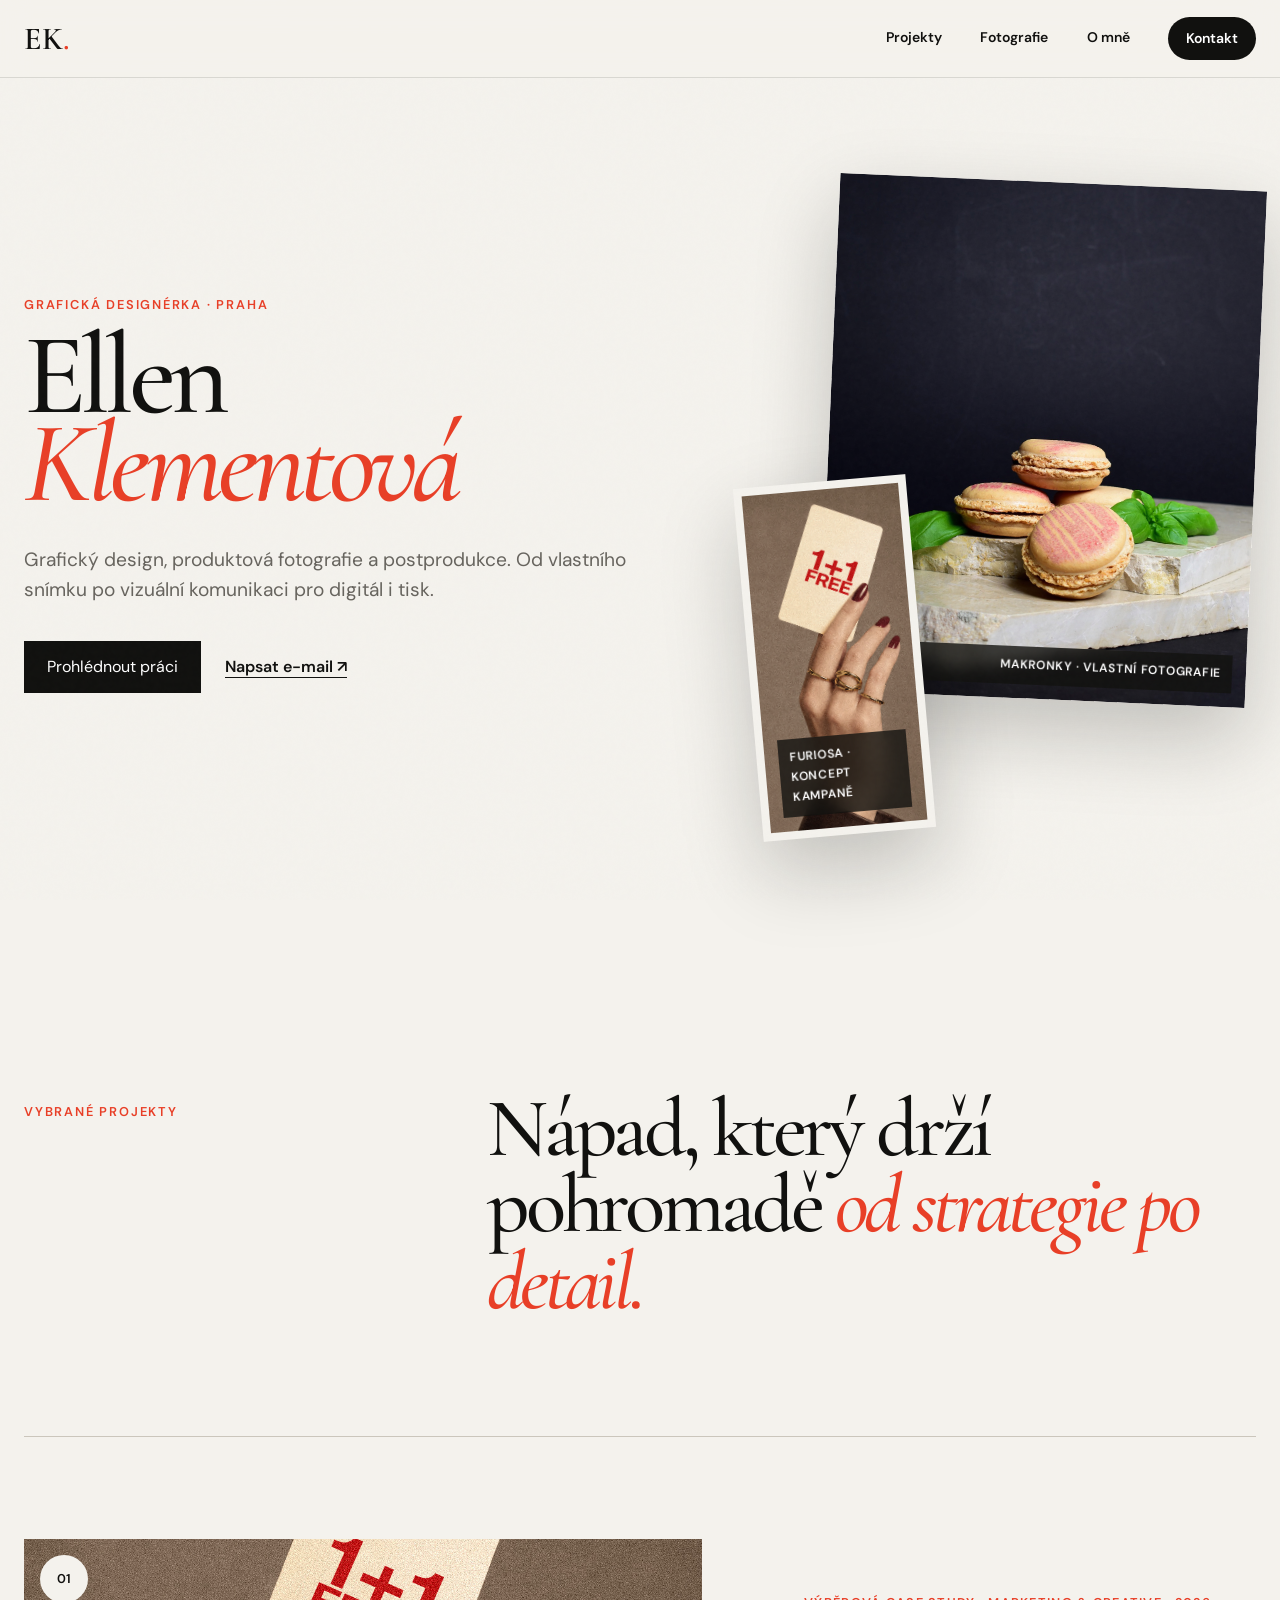
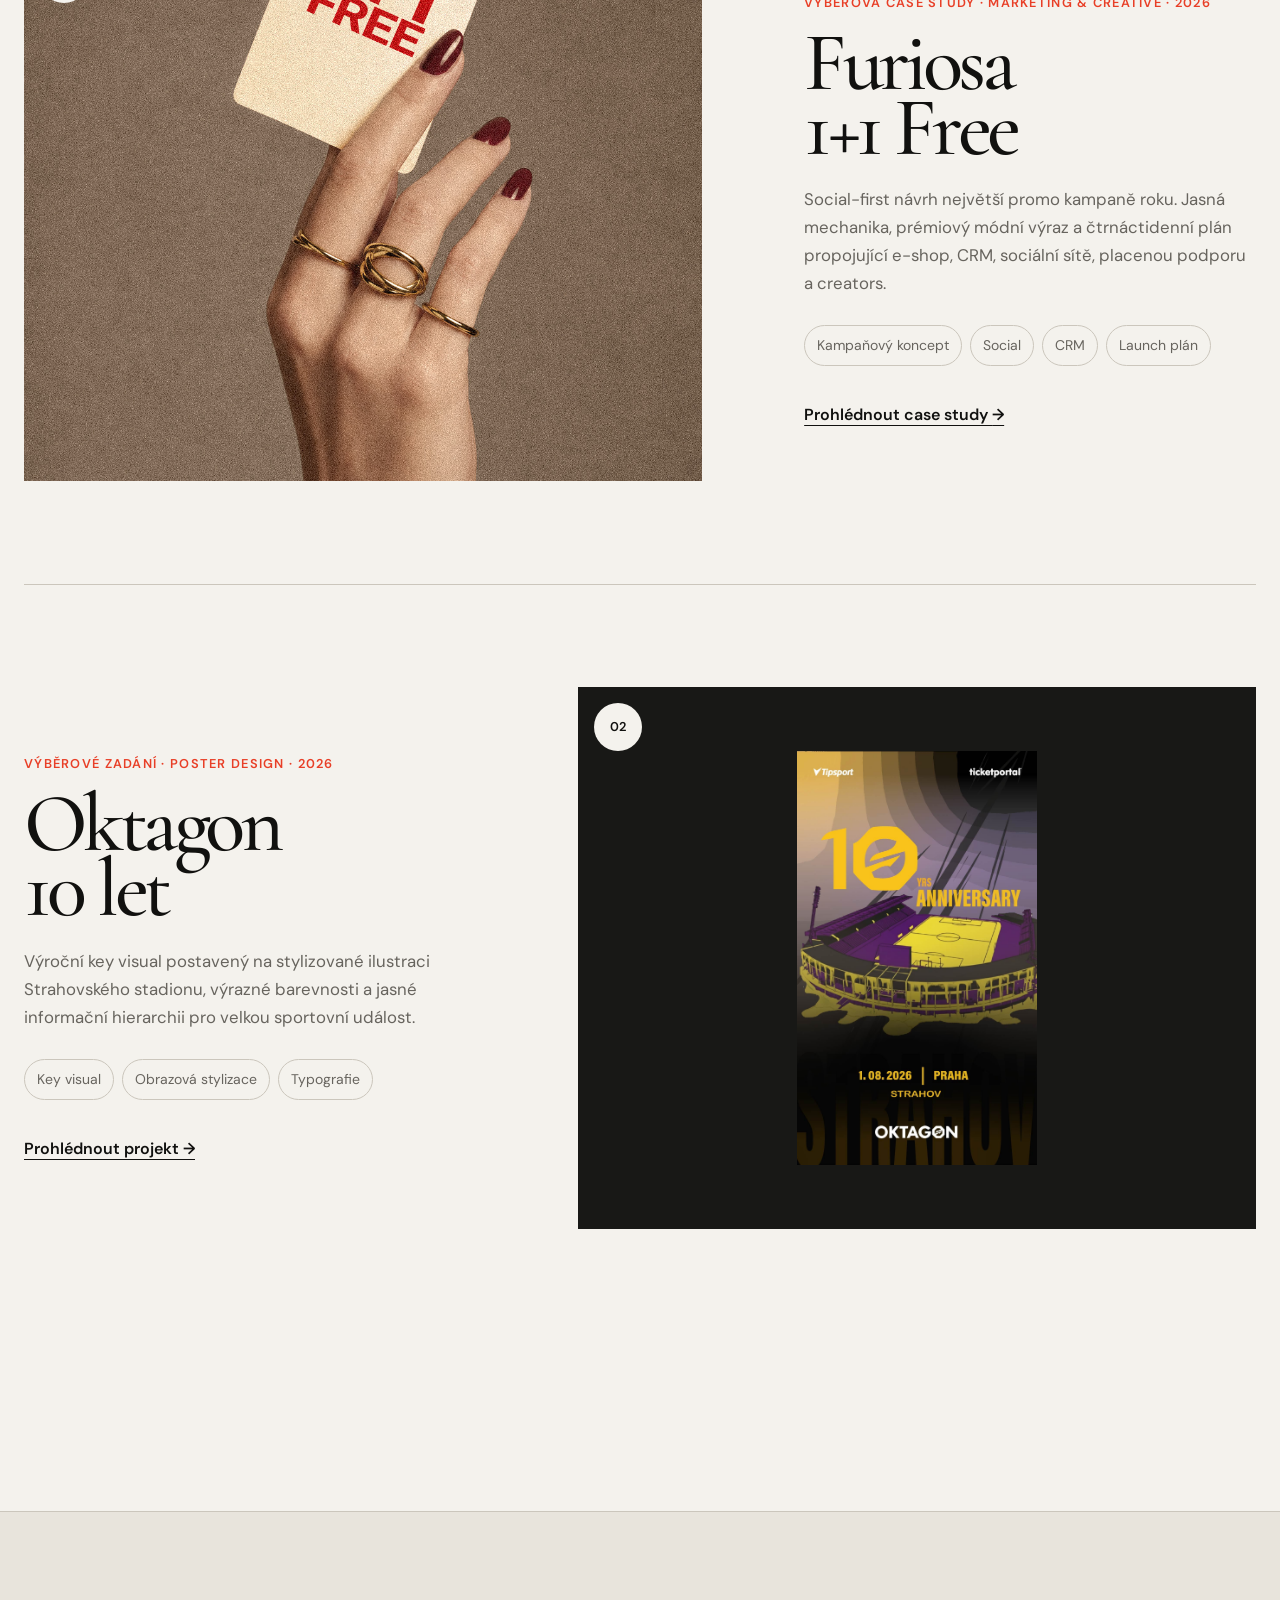
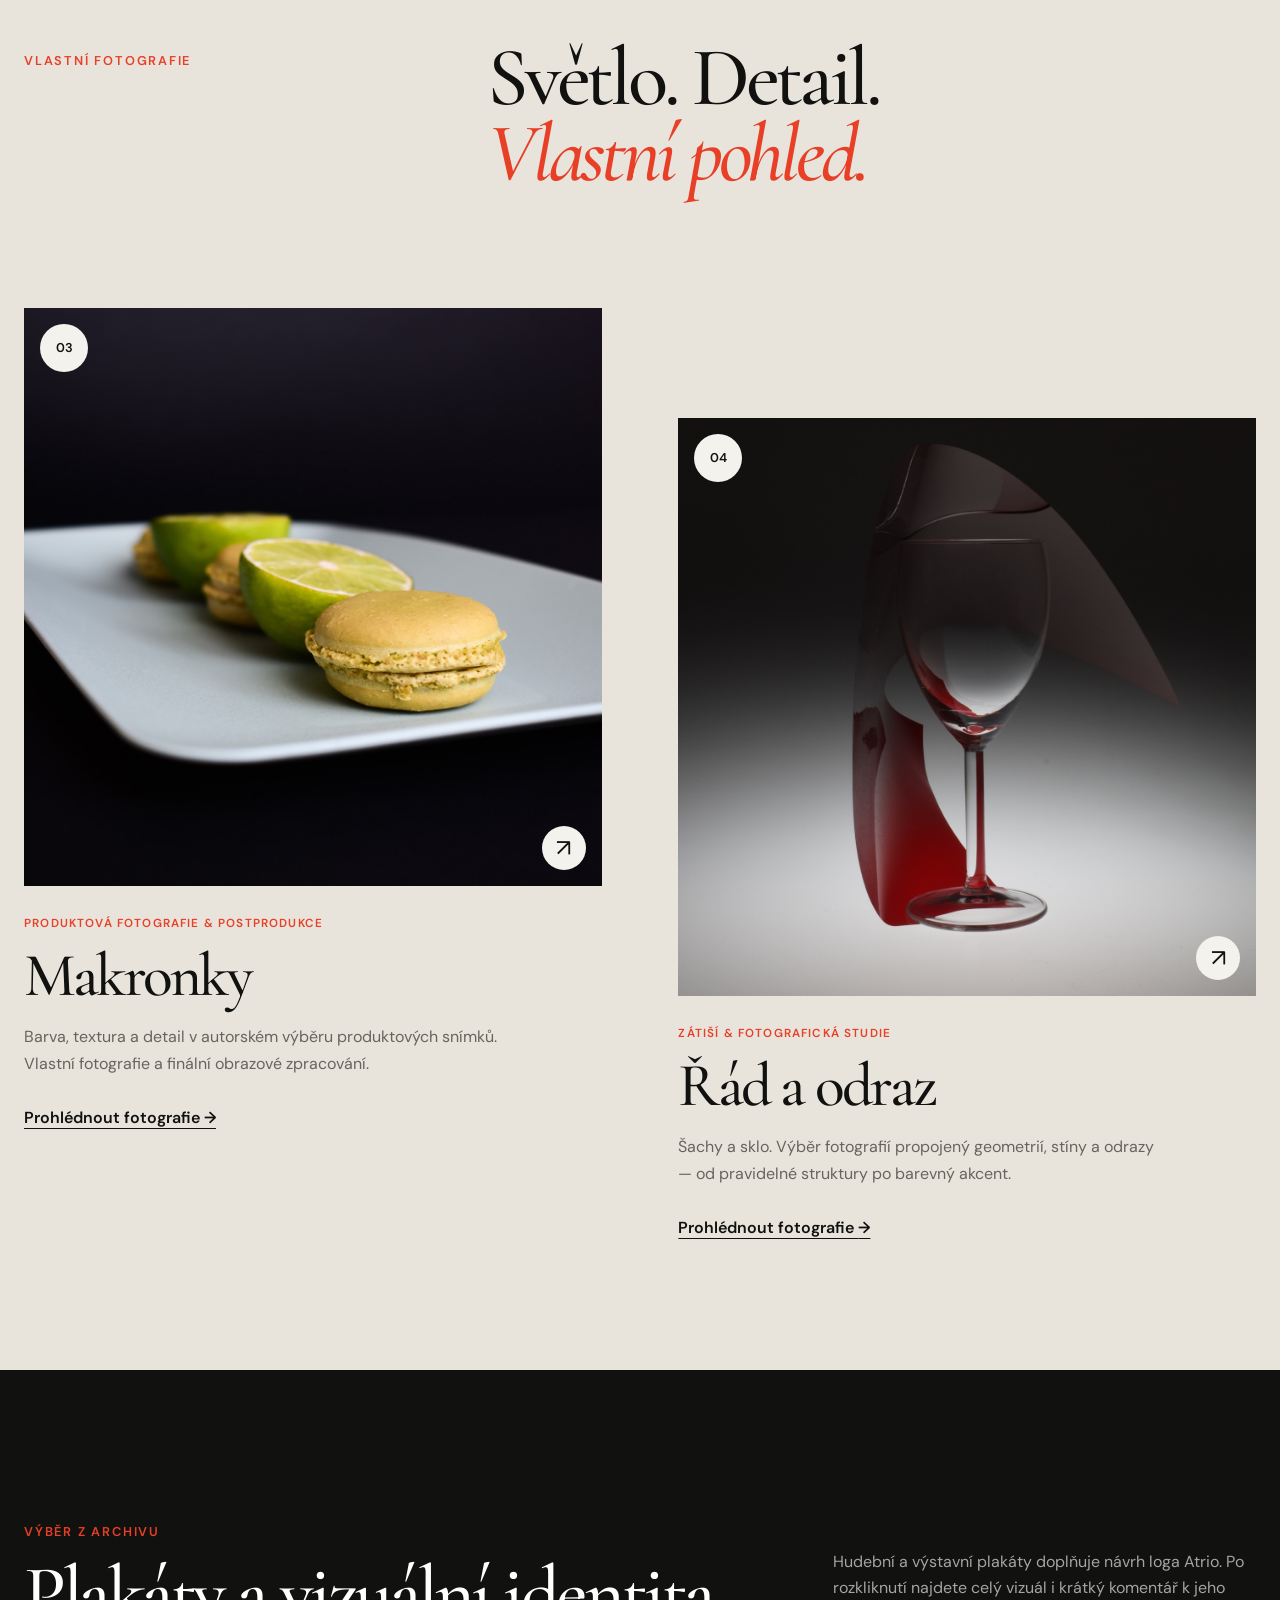
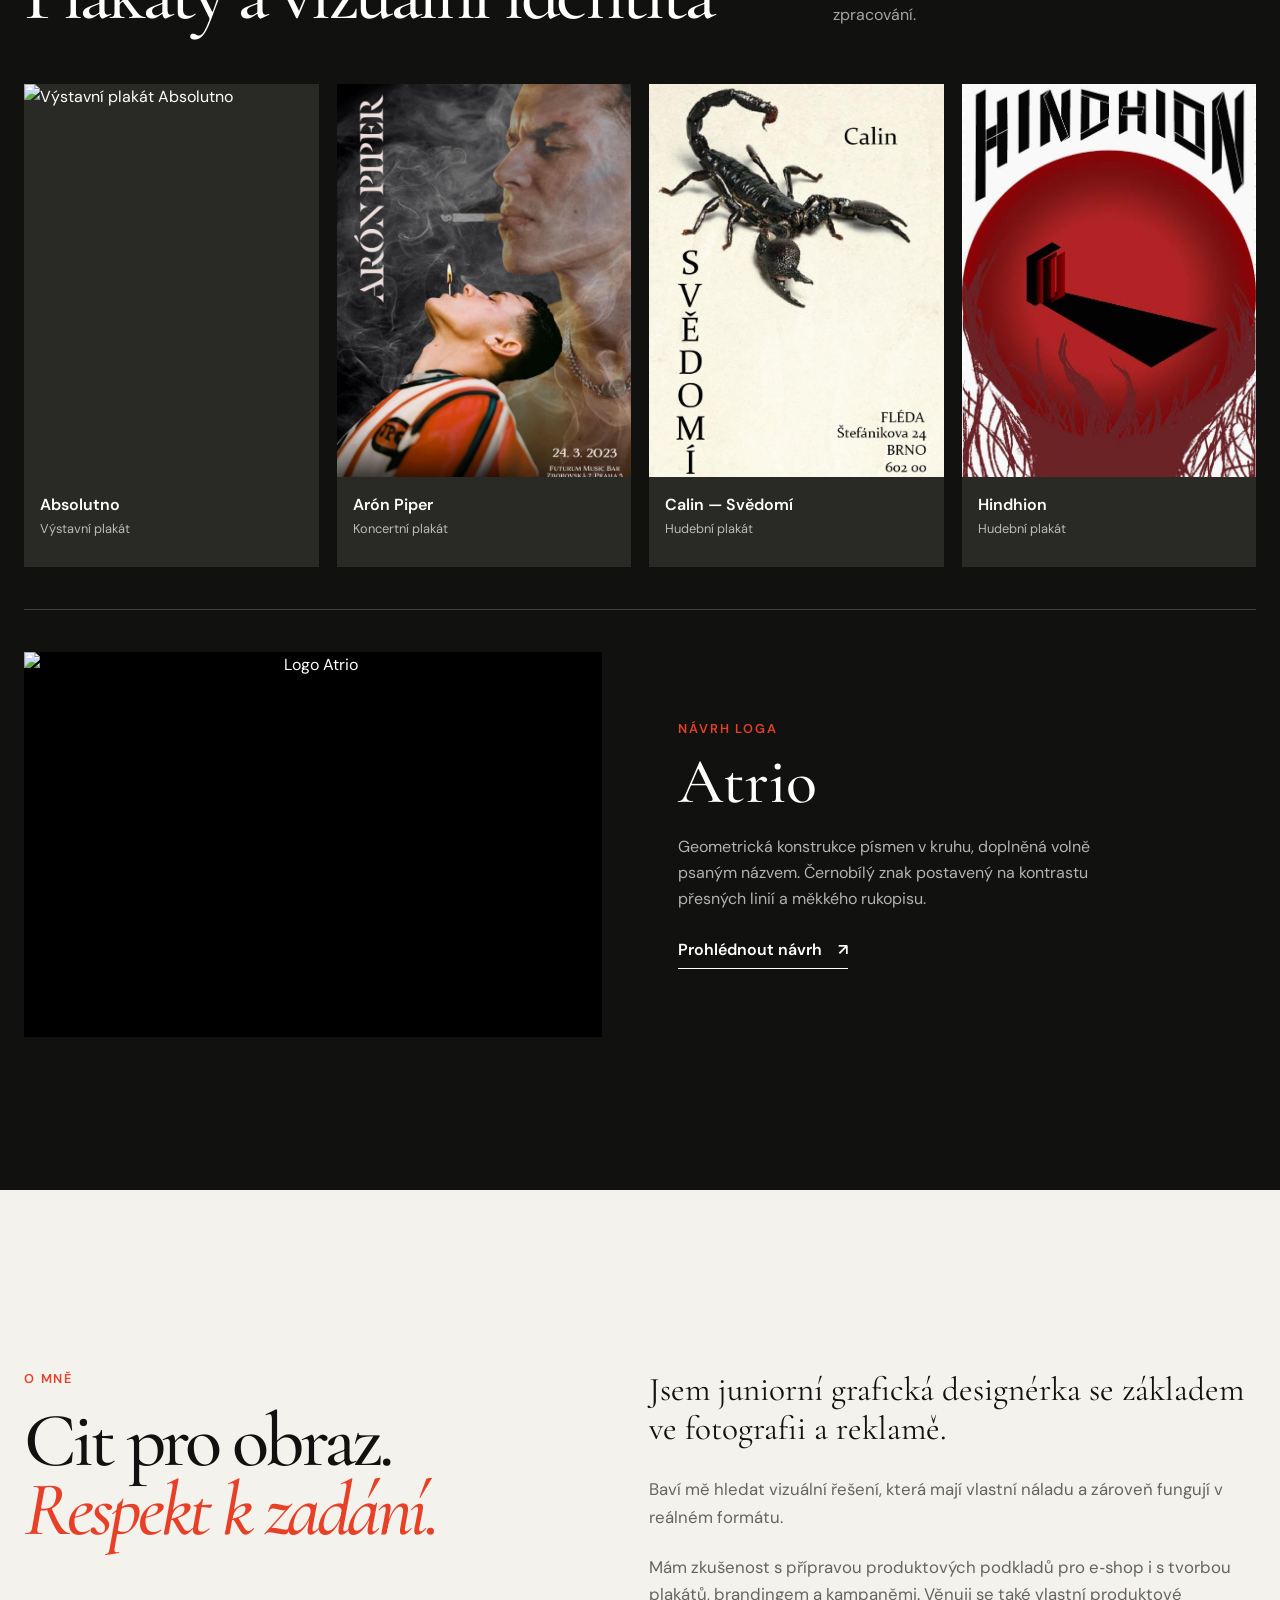
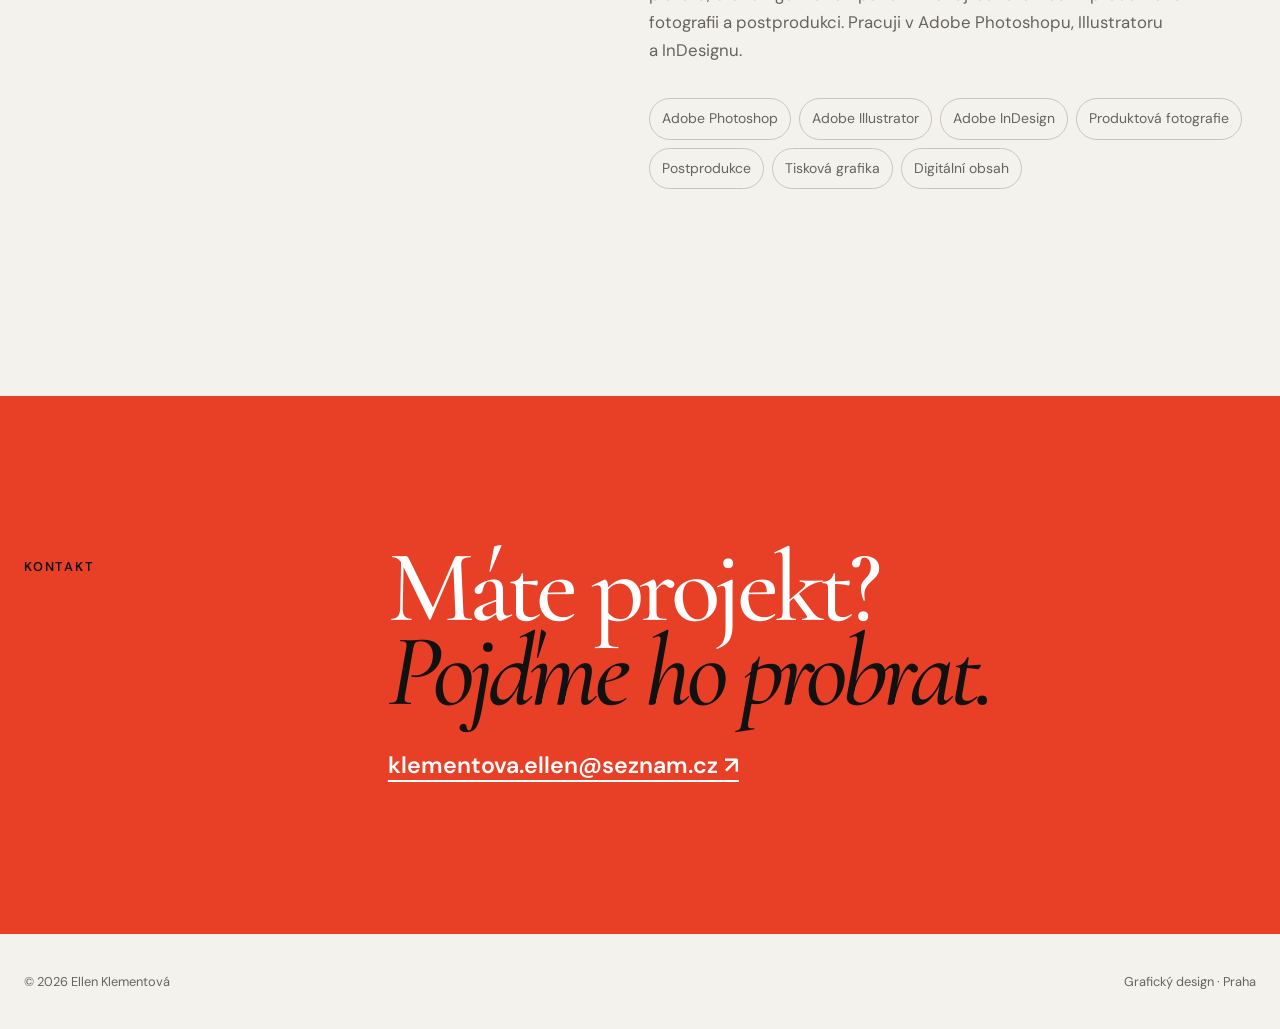
==== commit 8c16d7c9: "Přidání fotografických projektů do portfolia" ====
--- a/index.html
+++ b/index.html
@@ -4,13 +4,25 @@
   <meta charset="utf-8">
   <meta name="viewport" content="width=device-width, initial-scale=1">
   <meta name="description" content="Portfolio Ellen Klementové — grafický design, vizuální komunikace, kampaně a fotografie.">
+  <meta property="og:title" content="Ellen Klementová — grafická designérka">
+  <meta property="og:description" content="Vizuální komunikace pro značky, kampaně a kulturní projekty.">
+  <meta property="og:type" content="website">
+  <meta property="og:url" content="https://ellenklementova.github.io/">
+  <meta property="og:image" content="https://ellenklementova.github.io/img/social-preview-v2.png">
+  <meta property="og:image:width" content="1200">
+  <meta property="og:image:height" content="630">
+  <meta property="og:image:alt" content="Ellen Klementová — grafická designérka, portfolio">
+  <meta name="twitter:card" content="summary_large_image">
+  <meta name="twitter:title" content="Ellen Klementová — grafická designérka">
+  <meta name="twitter:description" content="Vizuální komunikace pro značky, kampaně a kulturní projekty.">
+  <meta name="twitter:image" content="https://ellenklementova.github.io/img/social-preview-v2.png">
   <title>Ellen Klementová — grafická designérka</title>
   <link rel="preconnect" href="https://fonts.googleapis.com">
   <link rel="preconnect" href="https://fonts.gstatic.com" crossorigin>
   <link href="https://fonts.googleapis.com/css2?family=Cormorant+Garamond:ital,wght@0,500;0,600;1,500&family=DM+Sans:wght@400;500;600&display=swap" rel="stylesheet">
   <link rel="icon" type="image/png" href="favicon.png?v=3">
-  <link rel="stylesheet" href="style.css">
-  <script src="site.js" defer></script>
+  <link rel="stylesheet" href="style.css?v=3">
+  <script src="site.js?v=3" defer></script>
 </head>
 <body>
   <a class="skip-link" href="#obsah">Přeskočit na obsah</a>
@@ -19,6 +31,7 @@
     <a class="wordmark" href="#top" aria-label="Ellen Klementová — úvod">EK<span>.</span></a>
     <nav aria-label="Hlavní navigace">
       <a href="#projekty">Projekty</a>
+      <a href="#fotografie">Fotografie</a>
       <a href="#o-mne">O mně</a>
       <a class="nav-contact" href="mailto:klementova.ellen@seznam.cz">Kontakt</a>
     </nav>
@@ -29,7 +42,7 @@
       <div class="hero-copy reveal">
         <p class="eyebrow">Grafická designérka · Praha</p>
         <h1>Ellen<br><em>Klementová</em></h1>
-        <p class="hero-lead">Vizuální komunikace pro značky, kampaně a kulturní projekty — od prvního konceptu po výstupy pro digitál i tisk.</p>
+        <p class="hero-lead">Grafický design, produktová fotografie a postprodukce. Od vlastního snímku po vizuální komunikaci pro digitál i tisk.</p>
         <div class="hero-actions">
           <a class="button button-dark" href="#projekty">Prohlédnout práci</a>
           <a class="text-link" href="mailto:klementova.ellen@seznam.cz">Napsat e-mail <span aria-hidden="true">↗</span></a>
@@ -37,13 +50,13 @@
       </div>
 
       <div class="hero-art reveal" aria-label="Ukázky vybraných projektů">
-        <a class="hero-card hero-card-main" href="furiosa.html">
+        <a class="hero-card hero-card-main hero-card-food" href="makronky.html">
+          <img src="img/photography/makronky-kamen.jpg" alt="Vlastní fotografie makronek na kamenných deskách" width="1200" height="1800" fetchpriority="high">
+          <span>Makronky · vlastní fotografie</span>
+        </a>
+        <a class="hero-card hero-card-small" href="furiosa.html">
           <img src="img/projects/furiosa-1-plus-1.jpg" alt="Kreativa kampaně Furiosa 1+1 Free" width="1080" height="1350">
-          <span>Furiosa · campaign case study</span>
-        </a>
-        <a class="hero-card hero-card-small" href="oktagon.html">
-          <img src="img/projects/oktagon-10-let.jpg" alt="Plakát Oktagon 10 let" width="1108" height="1917">
-          <span>Oktagon · poster concept</span>
+          <span>Furiosa · koncept kampaně</span>
         </a>
       </div>
     </section>
@@ -92,40 +105,121 @@
       </article>
     </section>
 
-    <section class="archive-section" aria-labelledby="archiv-heading">
+    <section class="photography-section" id="fotografie" aria-labelledby="photography-heading">
+      <div class="shell">
+        <div class="section-intro reveal">
+          <p class="eyebrow">Vlastní fotografie</p>
+          <h2 id="photography-heading">Světlo. Detail.<br><em>Vlastní pohled.</em></h2>
+        </div>
+        <div class="photo-project-grid">
+          <article class="photo-project reveal">
+            <a class="photo-project-image photo-project-food" href="makronky.html" aria-label="Prohlédnout projekt Makronky">
+              <img src="img/photography/makronky-limetka.jpg" alt="Makronky s limetkou na světlém talíři" loading="lazy" width="1200" height="1800">
+              <span class="project-index">03</span>
+              <span class="photo-project-open" aria-hidden="true">↗</span>
+            </a>
+            <div class="photo-project-copy">
+              <p class="project-meta">Produktová fotografie & postprodukce</p>
+              <h3><a href="makronky.html">Makronky</a></h3>
+              <p>Barva, textura a detail v autorském výběru produktových snímků. Vlastní fotografie a finální obrazové zpracování.</p>
+              <a class="project-link" href="makronky.html">Prohlédnout fotografie <span aria-hidden="true">→</span></a>
+            </div>
+          </article>
+          <article class="photo-project photo-project-offset reveal">
+            <a class="photo-project-image photo-project-glass" href="rad-a-odraz.html" aria-label="Prohlédnout fotografický výběr Řád a odraz">
+              <img src="img/photography/sklo-cervena.jpg" alt="Sklenice s červeným prvkem a průsvity světla" loading="lazy" width="1363" height="1800">
+              <span class="project-index">04</span>
+              <span class="photo-project-open" aria-hidden="true">↗</span>
+            </a>
+            <div class="photo-project-copy">
+              <p class="project-meta">Zátiší & fotografická studie</p>
+              <h3><a href="rad-a-odraz.html">Řád a odraz</a></h3>
+              <p>Šachy a sklo. Výběr fotografií propojený geometrií, stíny a odrazy — od pravidelné struktury po barevný akcent.</p>
+              <a class="project-link" href="rad-a-odraz.html">Prohlédnout fotografie <span aria-hidden="true">→</span></a>
+            </div>
+          </article>
+        </div>
+      </div>
+    </section>
+
+    <section class="archive-section" id="archiv" aria-labelledby="archiv-heading">
       <div class="shell">
         <div class="archive-heading reveal">
           <div>
             <p class="eyebrow">Výběr z archivu</p>
             <h2 id="archiv-heading">Plakáty a vizuální identita</h2>
           </div>
-          <p>Hudební a výstavní plakáty doplňuje návrh loga a vizuální identity Atrio.</p>
+          <p>Hudební a výstavní plakáty doplňuje návrh loga Atrio. Po rozkliknutí najdete celý vizuál i krátký komentář k jeho zpracování.</p>
         </div>
 
         <div class="archive-grid reveal">
-          <button class="archive-item archive-tall" type="button" data-lightbox="img/absolutno.png" data-alt="Výstavní plakát Absolutno">
-            <img src="img/absolutno.png" alt="Výstavní plakát Absolutno" loading="lazy">
+          <button class="archive-item" type="button" data-lightbox="img/absolutno.png" data-alt="Výstavní plakát Absolutno" data-project-detail="detail-absolutno" aria-label="Prohlédnout plakát Absolutno a jeho popis">
+            <img src="img/absolutno.png" alt="Výstavní plakát Absolutno" width="595" height="843" loading="lazy">
             <span><b>Absolutno</b><small>Výstavní plakát</small></span>
           </button>
-          <button class="archive-item" type="button" data-lightbox="img/plakat-aron.jpg" data-alt="Koncertní plakát Arón Piper">
-            <img src="img/plakat-aron.jpg" alt="Koncertní plakát Arón Piper" loading="lazy">
+          <button class="archive-item" type="button" data-lightbox="img/plakat-aron.jpg" data-alt="Koncertní plakát Arón Piper" data-project-detail="detail-aron" aria-label="Prohlédnout plakát Arón Piper a jeho popis">
+            <img src="img/plakat-aron.jpg" alt="Koncertní plakát Arón Piper" width="656" height="926" loading="lazy">
             <span><b>Arón Piper</b><small>Koncertní plakát</small></span>
           </button>
-          <button class="archive-item" type="button" data-lightbox="img/plakat-calin.jpg" data-alt="Hudební plakát Calin Svědomí">
-            <img src="img/plakat-calin.jpg" alt="Hudební plakát Calin Svědomí" loading="lazy">
+          <button class="archive-item" type="button" data-lightbox="img/plakat-calin.jpg" data-alt="Hudební plakát Calin Svědomí" data-project-detail="detail-calin" aria-label="Prohlédnout plakát Calin — Svědomí a jeho popis">
+            <img src="img/plakat-calin.jpg" alt="Hudební plakát Calin Svědomí" width="707" height="1000" loading="lazy">
             <span><b>Calin — Svědomí</b><small>Hudební plakát</small></span>
           </button>
-          <button class="archive-item" type="button" data-lightbox="img/plakat-hindhion.jpg" data-alt="Hudební plakát Hindhion">
-            <img src="img/plakat-hindhion.jpg" alt="Hudební plakát Hindhion" loading="lazy">
+          <button class="archive-item" type="button" data-lightbox="img/plakat-hindhion.jpg" data-alt="Hudební plakát Hindhion" data-project-detail="detail-hindhion" aria-label="Prohlédnout plakát Hindhion a jeho popis">
+            <img src="img/plakat-hindhion.jpg" alt="Hudební plakát Hindhion" width="599" height="835" loading="lazy">
             <span><b>Hindhion</b><small>Hudební plakát</small></span>
           </button>
-          <button class="archive-item archive-wide" type="button" data-lightbox="img/logo-atrio.jpg" data-alt="Logo Atrio">
-            <img src="img/logo-atrio.jpg" alt="Logo Atrio" loading="lazy">
-            <span><b>Atrio</b><small>Logo & vizuální identita</small></span>
-          </button>
-        </div>
-      </div>
-    </section>
+        </div>
+
+        <article class="archive-identity reveal">
+          <button class="archive-identity-image" type="button" data-lightbox="img/logo-atrio.jpg" data-alt="Logo Atrio" data-project-detail="detail-atrio" aria-label="Prohlédnout logo Atrio a jeho popis">
+            <img src="img/logo-atrio.jpg" alt="Logo Atrio" width="1000" height="667" loading="lazy">
+          </button>
+          <div class="archive-identity-copy">
+            <p class="eyebrow">Návrh loga</p>
+            <h3>Atrio</h3>
+            <p>Geometrická konstrukce písmen v kruhu, doplněná volně psaným názvem. Černobílý znak postavený na kontrastu přesných linií a měkkého rukopisu.</p>
+            <button class="archive-detail-link" type="button" data-lightbox="img/logo-atrio.jpg" data-alt="Logo Atrio" data-project-detail="detail-atrio">Prohlédnout návrh <span aria-hidden="true">↗</span></button>
+          </div>
+        </article>
+      </div>
+    </section>
+
+    <template id="detail-absolutno">
+      <p class="eyebrow">Výstavní plakát</p>
+      <h2 id="lightbox-title">Absolutno</h2>
+      <p>Černobílá fotografie rozlehlého prostoru se potkává s jemnou typografií a velkými rozestupy mezi písmeny. Klidnou kompozici narušují detaily místa — v souladu s podtitulem „neklid uprostřed klidného“.</p>
+      <p>Název výstavy zůstává nahoře, praktické informace tvoří spodní vrstvu. Mezi nimi dostává hlavní prostor samotný obraz.</p>
+      <ul class="detail-tags" aria-label="Vizuální prvky"><li>Fotografie a text</li><li>Typografická hierarchie</li><li>Černobílá kompozice</li></ul>
+    </template>
+    <template id="detail-aron">
+      <p class="eyebrow">Koncertní plakát</p>
+      <h2 id="lightbox-title">Arón Piper</h2>
+      <p>Dva portréty propojené kouřem vytvářejí vrstvenou obrazovou kompozici. Rozdílné měřítko postav dává plakátu hloubku a ponechává v popředí výraz interpreta.</p>
+      <p>Svisle vedené jméno rámuje levou hranu. Menší blok s údaji o koncertu ustupuje obrazu a uzavírá kompozici ve spodní části.</p>
+      <ul class="detail-tags" aria-label="Vizuální prvky"><li>Fotografická koláž</li><li>Práce s měřítkem</li><li>Vertikální typografie</li></ul>
+    </template>
+    <template id="detail-calin">
+      <p class="eyebrow">Hudební plakát</p>
+      <h2 id="lightbox-title">Calin — Svědomí</h2>
+      <p>Motiv štíra na světlém pozadí vytváří napětí bez potřeby dalších výrazných barev. Velká prázdná plocha nechává vyniknout jeho siluetě i detailu.</p>
+      <p>Název „Svědomí“ se čte svisle a tvoří protiváhu obrazovému motivu. Jméno interpreta a informace o místě doplňují úspornou kompozici.</p>
+      <ul class="detail-tags" aria-label="Vizuální prvky"><li>Obrazový motiv</li><li>Volný prostor</li><li>Sazba plakátu</li></ul>
+    </template>
+    <template id="detail-hindhion">
+      <p class="eyebrow">Hudební plakát</p>
+      <h2 id="lightbox-title">Hindhion</h2>
+      <p>Červený kruh, pootevřené dveře a dlouhý černý stín vytvářejí výraznou, lehce zneklidňující scénu. Omezená paleta drží pohromadě geometrické tvary i organické struktury při okrajích.</p>
+      <p>Ostrá, lomená typografie v horní části navazuje na hrany dveří a stínu. Plakát tak propojuje obraz a písmo společným vizuálním rytmem.</p>
+      <ul class="detail-tags" aria-label="Vizuální prvky"><li>Barva a kontrast</li><li>Geometrie</li><li>Výrazová typografie</li></ul>
+    </template>
+    <template id="detail-atrio">
+      <p class="eyebrow">Návrh loga</p>
+      <h2 id="lightbox-title">Atrio</h2>
+      <p>Propojená písmena vytvářejí geometrický znak uzavřený do kruhu. Tenké linie a výrazná svislá osa mu dávají pevnou konstrukci.</p>
+      <p>Volně psaný název Atrio tuto pravidelnost uvolňuje. Černobílé provedení soustředí pozornost na tvar, proporce a kontrast obou způsobů písma.</p>
+      <ul class="detail-tags" aria-label="Vizuální prvky"><li>Geometrický znak</li><li>Práce s písmem</li><li>Monochromní provedení</li></ul>
+    </template>
 
     <section class="about-section shell" id="o-mne">
       <div class="about-title reveal">
@@ -133,13 +227,15 @@
         <h2>Cit pro obraz.<br><em>Respekt k zadání.</em></h2>
       </div>
       <div class="about-copy reveal">
-        <p class="about-lead">Jsem juniorní grafická designérka se základem ve fotografii a reklamě. Baví mě hledat vizuální řešení, která mají vlastní náladu a zároveň fungují v reálném formátu.</p>
-        <p>Mám zkušenost s přípravou produktových podkladů pro e-shop i s tvorbou plakátů, brandingem a kampaněmi. Pracuji v Adobe Photoshopu, Illustratoru a InDesignu.</p>
+        <p class="about-lead">Jsem juniorní grafická designérka se základem ve fotografii a reklamě.</p>
+        <p>Baví&nbsp;mě hledat vizuální řešení, která mají vlastní náladu a zároveň fungují v reálném formátu.</p>
+        <p>Mám zkušenost s přípravou produktových podkladů pro e&#8209;shop i s tvorbou plakátů, brandingem a kampaněmi. Věnuji se také vlastní produktové fotografii a postprodukci. Pracuji v Adobe Photoshopu, Illustratoru a InDesignu.</p>
         <ul class="skill-list" aria-label="Dovednosti">
           <li>Adobe Photoshop</li>
           <li>Adobe Illustrator</li>
           <li>Adobe InDesign</li>
-          <li>Fotografie</li>
+          <li>Produktová fotografie</li>
+          <li>Postprodukce</li>
           <li>Tisková grafika</li>
           <li>Digitální obsah</li>
         </ul>
@@ -161,8 +257,11 @@
   </footer>
 
   <dialog class="lightbox" id="lightbox" aria-label="Náhled projektu">
-    <button class="lightbox-close" type="button" aria-label="Zavřít náhled">Zavřít ×</button>
-    <img src="" alt="">
+    <button class="lightbox-close" type="button" aria-label="Zavřít náhled" autofocus>Zavřít ×</button>
+    <div class="lightbox-layout">
+      <div class="lightbox-visual"><img src="" alt=""></div>
+      <div class="lightbox-copy" hidden></div>
+    </div>
   </dialog>
 </body>
 </html>
--- a/style.css
+++ b/style.css
@@ -465,16 +465,18 @@
   display: grid;
   grid-template-columns: repeat(4, minmax(0, 1fr));
   gap: 18px;
-  align-items: start;
+  align-items: stretch;
 }
 
 .archive-item {
   position: relative;
+  display: flex;
+  flex-direction: column;
   padding: 0;
   overflow: hidden;
   border: 0;
   background: #292925;
-  cursor: zoom-in;
+  cursor: pointer;
   text-align: left;
 }
 
@@ -491,28 +493,82 @@
 }
 
 .archive-item > span {
-  display: flex;
-  gap: 8px;
-  align-items: baseline;
-  justify-content: space-between;
-  padding: 15px 16px 17px;
+  display: grid;
+  align-content: start;
+  gap: 5px;
+  min-height: 90px;
+  padding: 17px 16px;
 }
 
 .archive-item b {
-  font-size: 0.95rem;
+  font-size: 1rem;
+  font-weight: 600;
+  line-height: 1.35;
 }
 
 .archive-item small {
-  color: rgba(255, 255, 255, 0.5);
-  font-size: 0.75rem;
-}
-
-.archive-wide {
-  grid-column: span 2;
-}
-
-.archive-wide img {
-  aspect-ratio: 2 / 1;
+  color: rgba(255, 255, 255, 0.68);
+  font-size: 0.8rem;
+  line-height: 1.45;
+}
+
+.archive-identity {
+  display: grid;
+  grid-template-columns: minmax(0, 1fr) minmax(0, 1fr);
+  align-items: center;
+  gap: clamp(32px, 6vw, 80px);
+  margin-top: 42px;
+  padding-top: 42px;
+  border-top: 1px solid rgba(255, 255, 255, 0.2);
+}
+
+.archive-identity-image {
+  padding: 0;
+  border: 0;
+  background: #000;
+  cursor: pointer;
+}
+
+.archive-identity-image img {
+  width: 100%;
+  aspect-ratio: 3 / 2;
+  object-fit: contain;
+  transition: opacity 450ms ease;
+}
+
+.archive-identity-image:hover img {
+  opacity: 0.8;
+}
+
+.archive-identity-copy .eyebrow {
+  margin-bottom: 12px;
+}
+
+.archive-identity-copy h3 {
+  margin: 0 0 20px;
+  font-family: var(--display);
+  font-size: clamp(2.8rem, 5vw, 4.5rem);
+  font-weight: 500;
+  line-height: 1;
+}
+
+.archive-identity-copy > p:not(.eyebrow) {
+  max-width: 43ch;
+  margin: 0 0 24px;
+  color: rgba(255, 255, 255, 0.68);
+}
+
+.archive-detail-link {
+  padding: 0 0 5px;
+  border: 0;
+  border-bottom: 1px solid currentColor;
+  background: none;
+  font-weight: 600;
+  cursor: pointer;
+}
+
+.archive-detail-link span {
+  margin-left: 12px;
 }
 
 .about-section {
@@ -535,13 +591,15 @@
   margin: 0 0 22px;
   color: var(--muted);
   font-size: 1.05rem;
+  text-wrap: pretty;
 }
 
 .about-copy .about-lead {
   color: var(--ink);
   font-family: var(--display);
-  font-size: clamp(1.8rem, 3vw, 2.7rem);
-  line-height: 1.12;
+  font-size: clamp(1.8rem, 2.6vw, 2.5rem);
+  line-height: 1.18;
+  margin-bottom: 28px;
 }
 
 .skill-list {
@@ -625,6 +683,86 @@
   font-size: 0.875rem;
 }
 
+body.lightbox-open {
+  overflow: hidden;
+}
+
+.lightbox-with-copy {
+  width: min(1120px, calc(100% - 32px));
+  padding: 12px 24px 24px;
+}
+
+.lightbox-with-copy .lightbox-close {
+  position: sticky;
+  top: 0;
+  right: auto;
+  z-index: 1;
+  display: block;
+  width: fit-content;
+  margin: 0 0 14px auto;
+  background: var(--ink);
+}
+
+.lightbox-with-copy .lightbox-layout {
+  display: grid;
+  grid-template-columns: minmax(0, 1.15fr) minmax(0, 0.85fr);
+  align-items: center;
+  gap: clamp(28px, 4vw, 52px);
+}
+
+.lightbox-with-copy .lightbox-visual {
+  background: #080808;
+}
+
+.lightbox-with-copy img {
+  width: 100%;
+  max-height: calc(100svh - 130px);
+}
+
+.lightbox-copy {
+  max-width: 43ch;
+  padding-block: 12px;
+}
+
+.lightbox-copy .eyebrow {
+  margin-bottom: 16px;
+  color: #ff7864;
+}
+
+.lightbox-copy h2 {
+  margin: 0 0 24px;
+  font-family: var(--display);
+  font-size: clamp(2.2rem, 4vw, 3.8rem);
+  font-weight: 500;
+  line-height: 1.02;
+  letter-spacing: -0.025em;
+}
+
+.lightbox-copy > p:not(.eyebrow) {
+  margin: 0 0 18px;
+  color: rgba(255, 255, 255, 0.76);
+  font-size: 0.95rem;
+  line-height: 1.75;
+  text-wrap: pretty;
+}
+
+.detail-tags {
+  display: flex;
+  flex-wrap: wrap;
+  gap: 8px;
+  margin: 28px 0 0;
+  padding: 0;
+  list-style: none;
+}
+
+.detail-tags li {
+  padding: 5px 10px;
+  border: 1px solid rgba(255, 255, 255, 0.25);
+  border-radius: 999px;
+  color: rgba(255, 255, 255, 0.68);
+  font-size: 0.75rem;
+}
+
 /* Project pages */
 .project-page {
   --accent: #c90913;
@@ -982,12 +1120,29 @@
     grid-template-columns: 1fr;
   }
 
-  .archive-wide {
-    grid-column: auto;
-  }
-
-  .archive-wide img {
-    aspect-ratio: 4 / 3;
+  .archive-identity {
+    grid-template-columns: 1fr;
+    gap: 28px;
+  }
+
+  .lightbox-with-copy {
+    width: calc(100% - 20px);
+    max-height: calc(100svh - 20px);
+    padding: 8px 16px 24px;
+  }
+
+  .lightbox-with-copy .lightbox-layout {
+    grid-template-columns: 1fr;
+    gap: 24px;
+  }
+
+  .lightbox-with-copy img {
+    max-height: 52svh;
+  }
+
+  .lightbox-copy {
+    max-width: none;
+    padding-block: 0;
   }
 
   .contact-email {
@@ -1041,3 +1196,379 @@
     transform: none;
   }
 }
+
+/* Photography: portfolio selection and full image studies. */
+#projekty,
+#fotografie,
+#archiv,
+#o-mne {
+  scroll-margin-top: 100px;
+}
+
+.hero-card-food {
+  top: 4%;
+  width: 84%;
+  height: 76%;
+}
+
+.hero-card-food img {
+  object-position: 50% 90%;
+}
+
+.hero-card-food span {
+  left: 14px;
+  text-align: right;
+}
+
+.photography-section {
+  padding-block: clamp(80px, 10vw, 140px);
+  border-top: 1px solid var(--line);
+  background: var(--paper-deep);
+}
+
+.photo-project-grid {
+  display: grid;
+  grid-template-columns: repeat(2, minmax(0, 1fr));
+  gap: clamp(28px, 6vw, 88px);
+}
+
+.photo-project-offset {
+  margin-top: 110px;
+}
+
+.photo-project-image {
+  position: relative;
+  display: block;
+  overflow: hidden;
+  background: var(--ink);
+}
+
+.photo-project-image img {
+  width: 100%;
+  aspect-ratio: 1 / 1;
+  object-fit: cover;
+  transition: transform 450ms ease;
+}
+
+.photo-project-food img {
+  object-position: 50% 82%;
+}
+
+.photo-project-glass img {
+  object-position: 50% 70%;
+}
+
+.photo-project-image:hover img {
+  transform: scale(1.025);
+}
+
+.photo-project-open {
+  position: absolute;
+  right: 16px;
+  bottom: 16px;
+  display: grid;
+  width: 44px;
+  height: 44px;
+  place-items: center;
+  border-radius: 50%;
+  background: var(--paper);
+  font-size: 1.5rem;
+}
+
+.photo-project-copy {
+  padding-top: 28px;
+}
+
+.photo-project-copy .project-meta {
+  margin-bottom: 12px;
+  font-size: 0.73rem;
+}
+
+.photo-project-copy h3 {
+  margin: 0 0 18px;
+  font-family: var(--display);
+  font-size: clamp(3rem, 4.8vw, 5rem);
+  font-weight: 500;
+  letter-spacing: -0.045em;
+  line-height: 1;
+}
+
+.photo-project-copy h3 a {
+  text-decoration: none;
+}
+
+.photo-project-copy > p:not(.project-meta) {
+  max-width: 480px;
+  margin: 0 0 20px;
+  color: var(--muted);
+}
+
+.photo-intro {
+  padding-block: clamp(42px, 5vw, 74px) clamp(40px, 5vw, 72px);
+}
+
+.photo-intro .back-link {
+  margin-bottom: 50px;
+}
+
+.photo-intro-grid {
+  display: grid;
+  grid-template-columns: minmax(0, 1.2fr) minmax(0, 0.7fr);
+  gap: clamp(32px, 7vw, 90px);
+  align-items: end;
+}
+
+.photo-intro h1 {
+  margin: 0;
+  font-family: var(--display);
+  font-size: clamp(4.4rem, 9vw, 8.7rem);
+  font-weight: 500;
+  letter-spacing: -0.055em;
+  line-height: 0.95;
+}
+
+.title-dot,
+.photo-intro h1 em {
+  color: var(--accent);
+}
+
+.photo-intro-copy > p {
+  margin: 0;
+  color: var(--muted);
+  font-size: 1.05rem;
+}
+
+.photo-intro-copy .photo-credit {
+  margin-top: 26px;
+  font-size: 0.8rem;
+  line-height: 1.8;
+}
+
+.photo-credit strong {
+  color: var(--ink);
+  font-weight: 500;
+}
+
+.photo-feature {
+  margin-block: 0;
+}
+
+.photo-zoom {
+  position: relative;
+  display: block;
+  width: 100%;
+  padding: 0;
+  overflow: hidden;
+  border: 0;
+  background: var(--paper-deep);
+  cursor: zoom-in;
+}
+
+.photo-zoom img {
+  width: 100%;
+  height: auto;
+}
+
+.photo-feature .photo-zoom img {
+  aspect-ratio: 16 / 10;
+  object-fit: cover;
+}
+
+.photo-feature-food .photo-zoom img {
+  object-position: 50% 90%;
+}
+
+.photo-feature-chess .photo-zoom img {
+  object-position: center;
+}
+
+.zoom-label {
+  position: absolute;
+  right: 18px;
+  bottom: 18px;
+  padding: 9px 14px;
+  background: rgba(17, 17, 15, 0.8);
+  color: #fff;
+  font-size: 0.75rem;
+  line-height: 1.4;
+}
+
+.photography-page figcaption {
+  display: flex;
+  flex-wrap: wrap;
+  justify-content: space-between;
+  gap: 8px 20px;
+  padding-top: 15px;
+  color: var(--muted);
+  font-size: 0.75rem;
+}
+
+.photography-page figcaption span:first-child {
+  color: var(--ink);
+}
+
+.photo-context {
+  display: grid;
+  grid-template-columns: minmax(0, 0.8fr) minmax(0, 1fr);
+  gap: clamp(40px, 9vw, 140px);
+  padding-block: clamp(80px, 10vw, 150px);
+}
+
+.photo-context h2,
+.photo-closing h2 {
+  margin: 0;
+  font-family: var(--display);
+  font-size: clamp(3rem, 5vw, 5.5rem);
+  font-weight: 500;
+  letter-spacing: -0.04em;
+  line-height: 0.98;
+}
+
+.photo-context h2 em,
+.photo-closing h2 em {
+  color: var(--accent);
+}
+
+.photo-context-copy > p,
+.photo-closing-copy > p:not(.eyebrow) {
+  margin: 0 0 20px;
+  color: var(--muted);
+  font-size: 1.05rem;
+}
+
+.photo-gallery {
+  padding-bottom: clamp(80px, 10vw, 150px);
+}
+
+.photo-gallery-heading {
+  display: flex;
+  flex-wrap: wrap;
+  justify-content: space-between;
+  gap: 10px 24px;
+  padding-top: 24px;
+  margin-bottom: 36px;
+  border-top: 1px solid var(--line);
+}
+
+.photo-gallery-heading p {
+  margin: 0;
+}
+
+.photo-gallery-heading p:last-child {
+  color: var(--muted);
+  font-size: 0.8rem;
+}
+
+.photo-pair,
+.photo-closing {
+  display: grid;
+  grid-template-columns: repeat(2, minmax(0, 1fr));
+  gap: clamp(24px, 5vw, 72px);
+  align-items: start;
+}
+
+.photo-gallery figure {
+  min-width: 0;
+  margin: 0;
+}
+
+.food-page .photo-gallery .photo-zoom img {
+  aspect-ratio: 4 / 5;
+  object-fit: cover;
+  object-position: 50% 80%;
+}
+
+.photo-pair .photo-pair-offset {
+  margin-top: 100px;
+}
+
+.photo-closing {
+  gap: clamp(36px, 8vw, 120px);
+  align-items: center;
+  margin-top: clamp(64px, 9vw, 140px);
+}
+
+.photo-closing-copy > p:not(.eyebrow) {
+  max-width: 430px;
+  margin-top: 28px;
+}
+
+.photo-closing-reverse > figure {
+  grid-column: 2;
+  grid-row: 1;
+}
+
+.photo-closing-reverse .photo-closing-copy {
+  grid-column: 1;
+  grid-row: 1;
+}
+
+@media (max-width: 980px) {
+  .photo-intro-grid {
+    grid-template-columns: 1fr;
+    gap: 28px;
+  }
+
+  .photo-intro-copy {
+    max-width: 580px;
+  }
+
+  .photo-context {
+    grid-template-columns: 1fr;
+  }
+
+  .photo-project-offset {
+    margin-top: 70px;
+  }
+}
+
+@media (max-width: 680px) {
+  .hero-card-food {
+    height: 72%;
+  }
+
+  .photo-project-grid,
+  .photo-pair,
+  .photo-closing {
+    grid-template-columns: 1fr;
+  }
+
+  .photo-project-grid {
+    gap: 60px;
+  }
+
+  .photo-project-offset,
+  .photo-pair .photo-pair-offset {
+    margin-top: 0;
+  }
+
+  .photo-intro h1 {
+    font-size: clamp(3.5rem, 16vw, 6rem);
+  }
+
+  .photo-intro .back-link {
+    margin-bottom: 36px;
+  }
+
+  .photo-feature-food .photo-zoom img {
+    aspect-ratio: 4 / 5;
+  }
+
+  .photo-feature-chess .photo-zoom img {
+    aspect-ratio: 5760 / 4000;
+  }
+
+  .photo-pair {
+    gap: 40px;
+  }
+
+  .photo-closing-reverse > figure,
+  .photo-closing-reverse .photo-closing-copy {
+    grid-column: 1;
+    grid-row: auto;
+  }
+
+  .photo-project-copy .project-meta {
+    font-size: 0.7rem;
+  }
+}
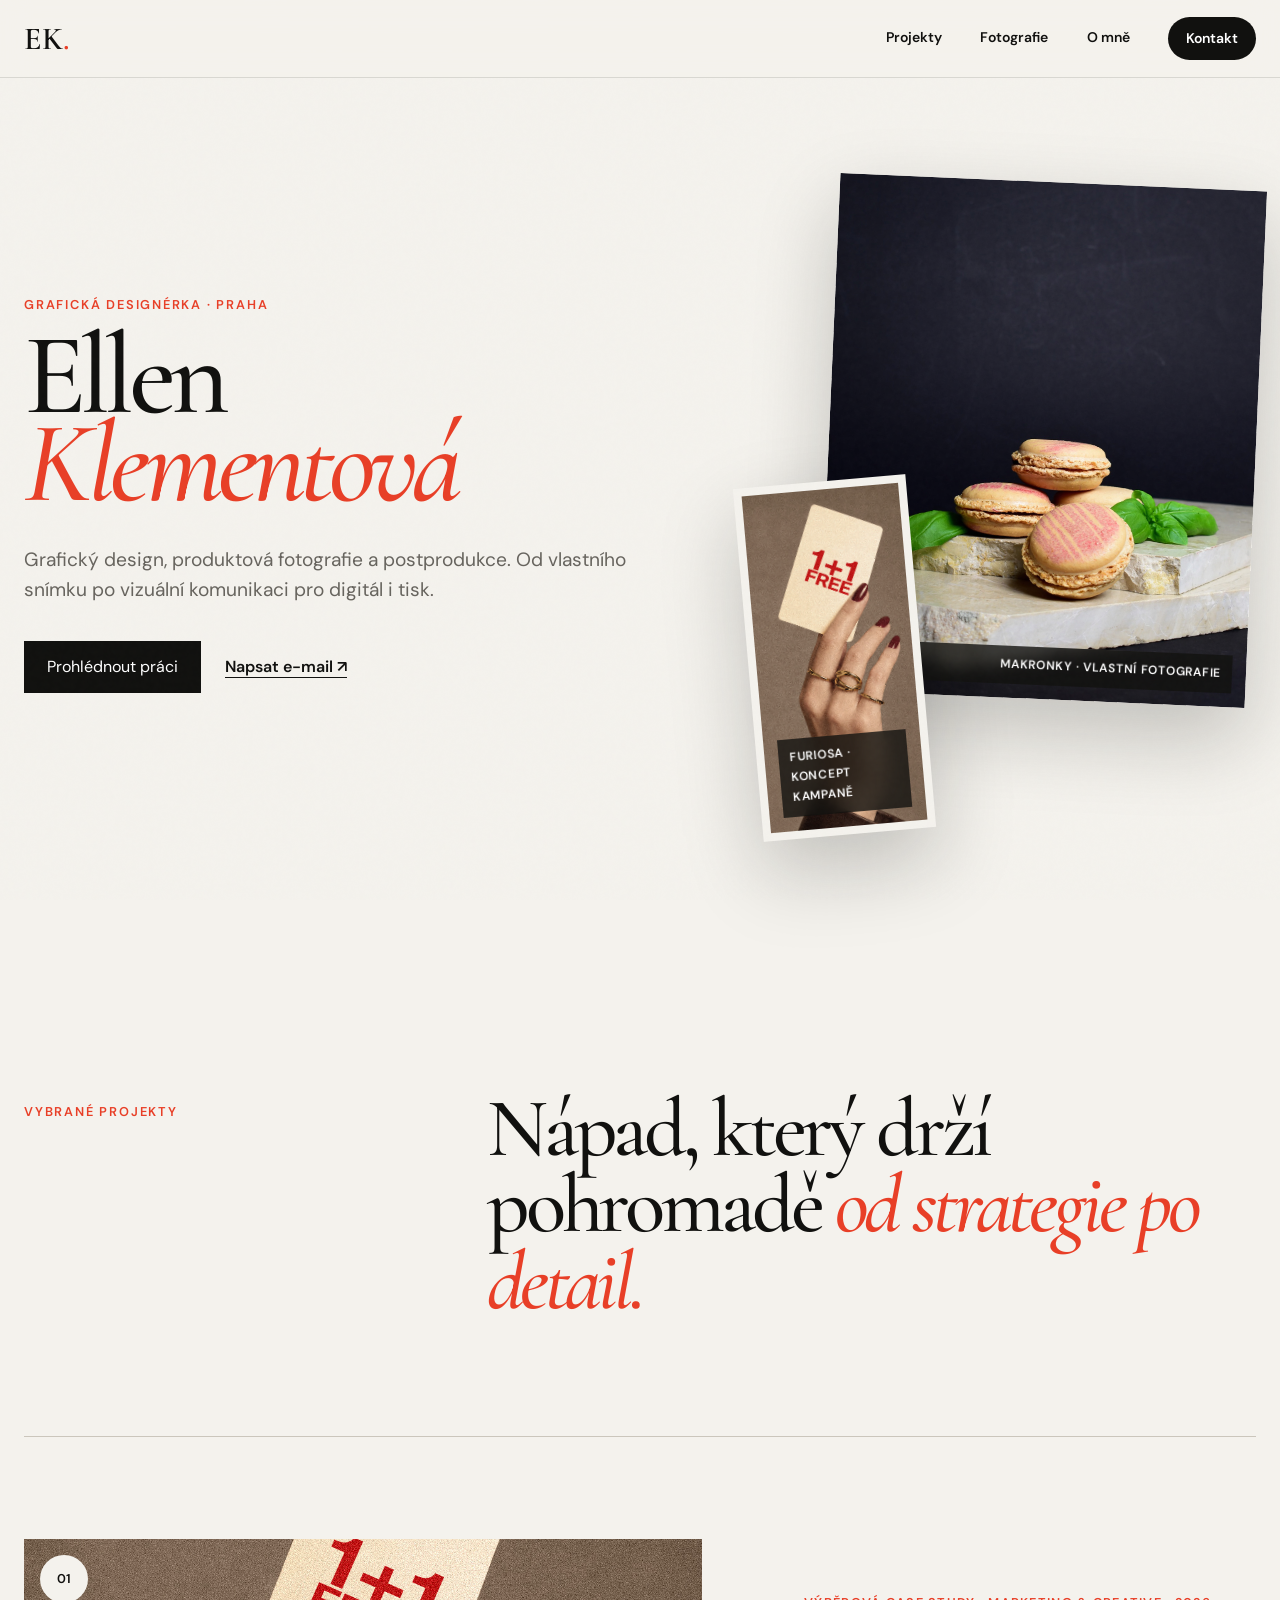
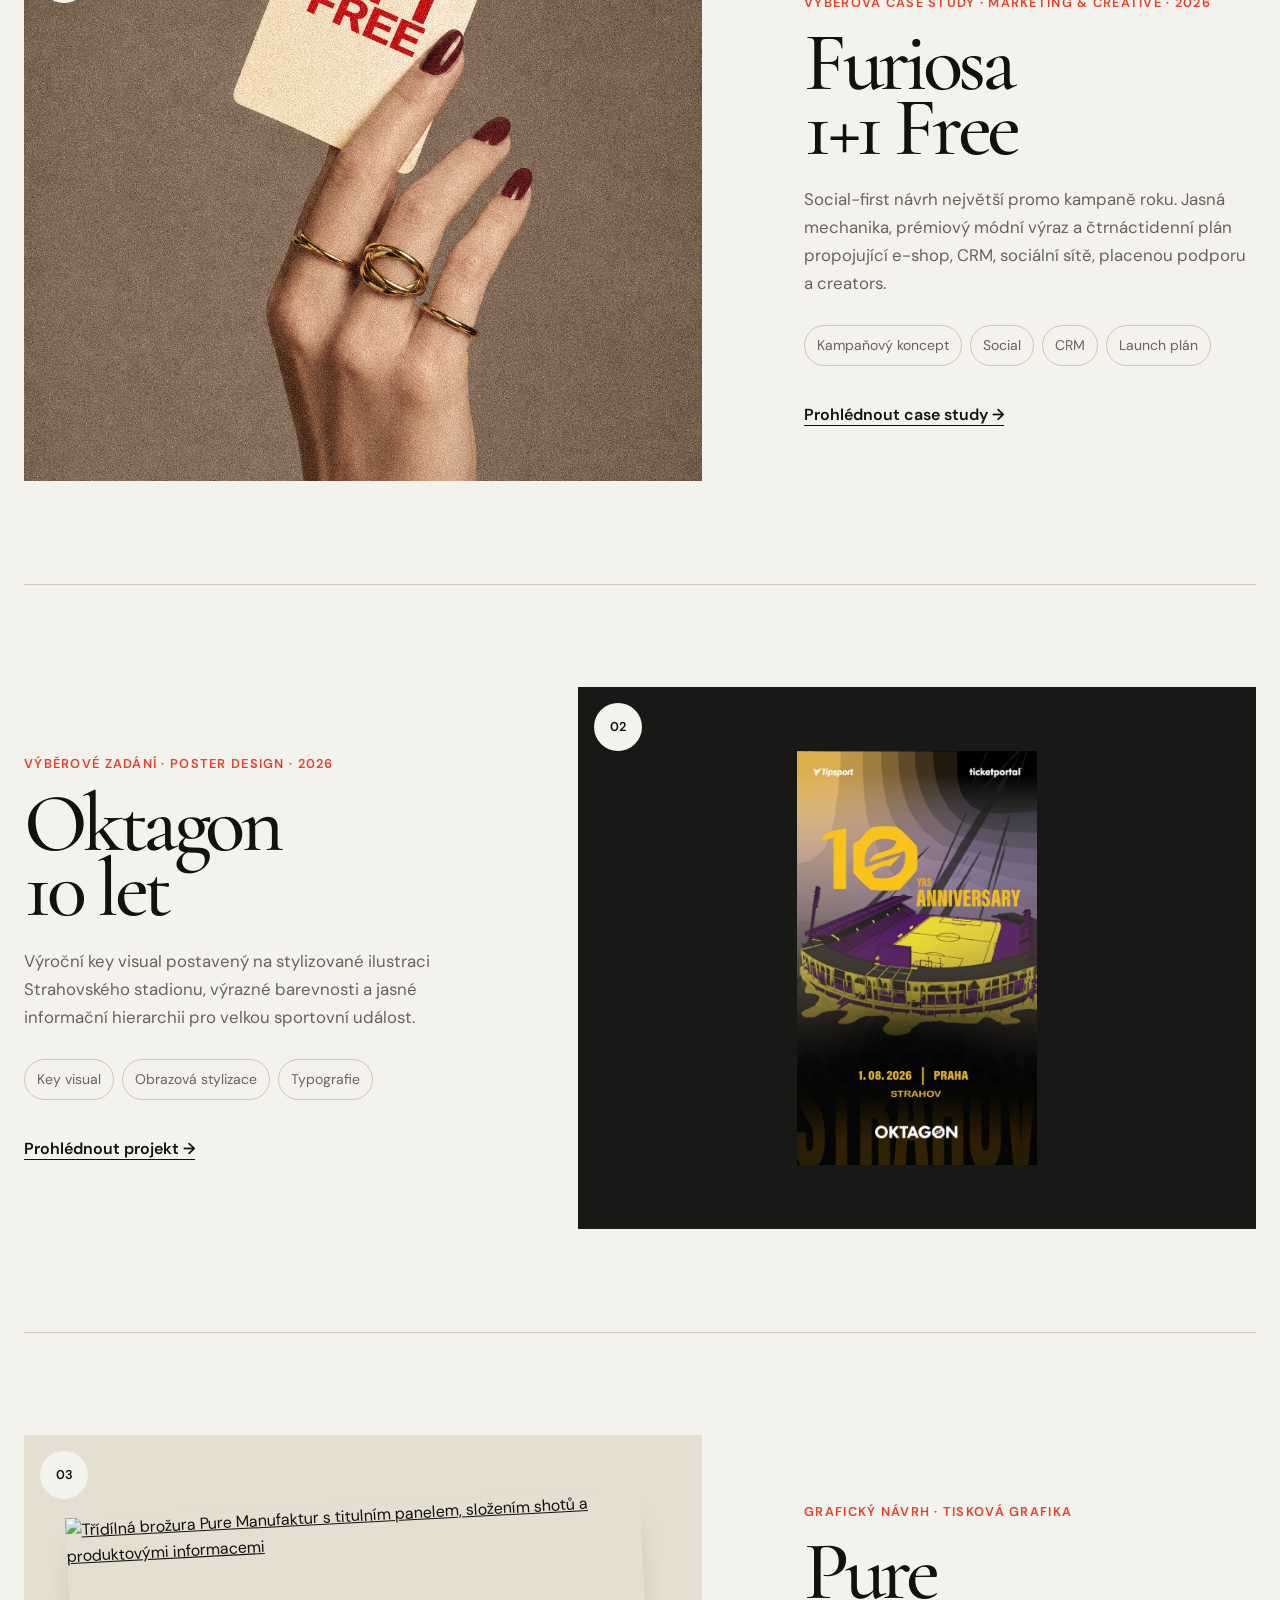
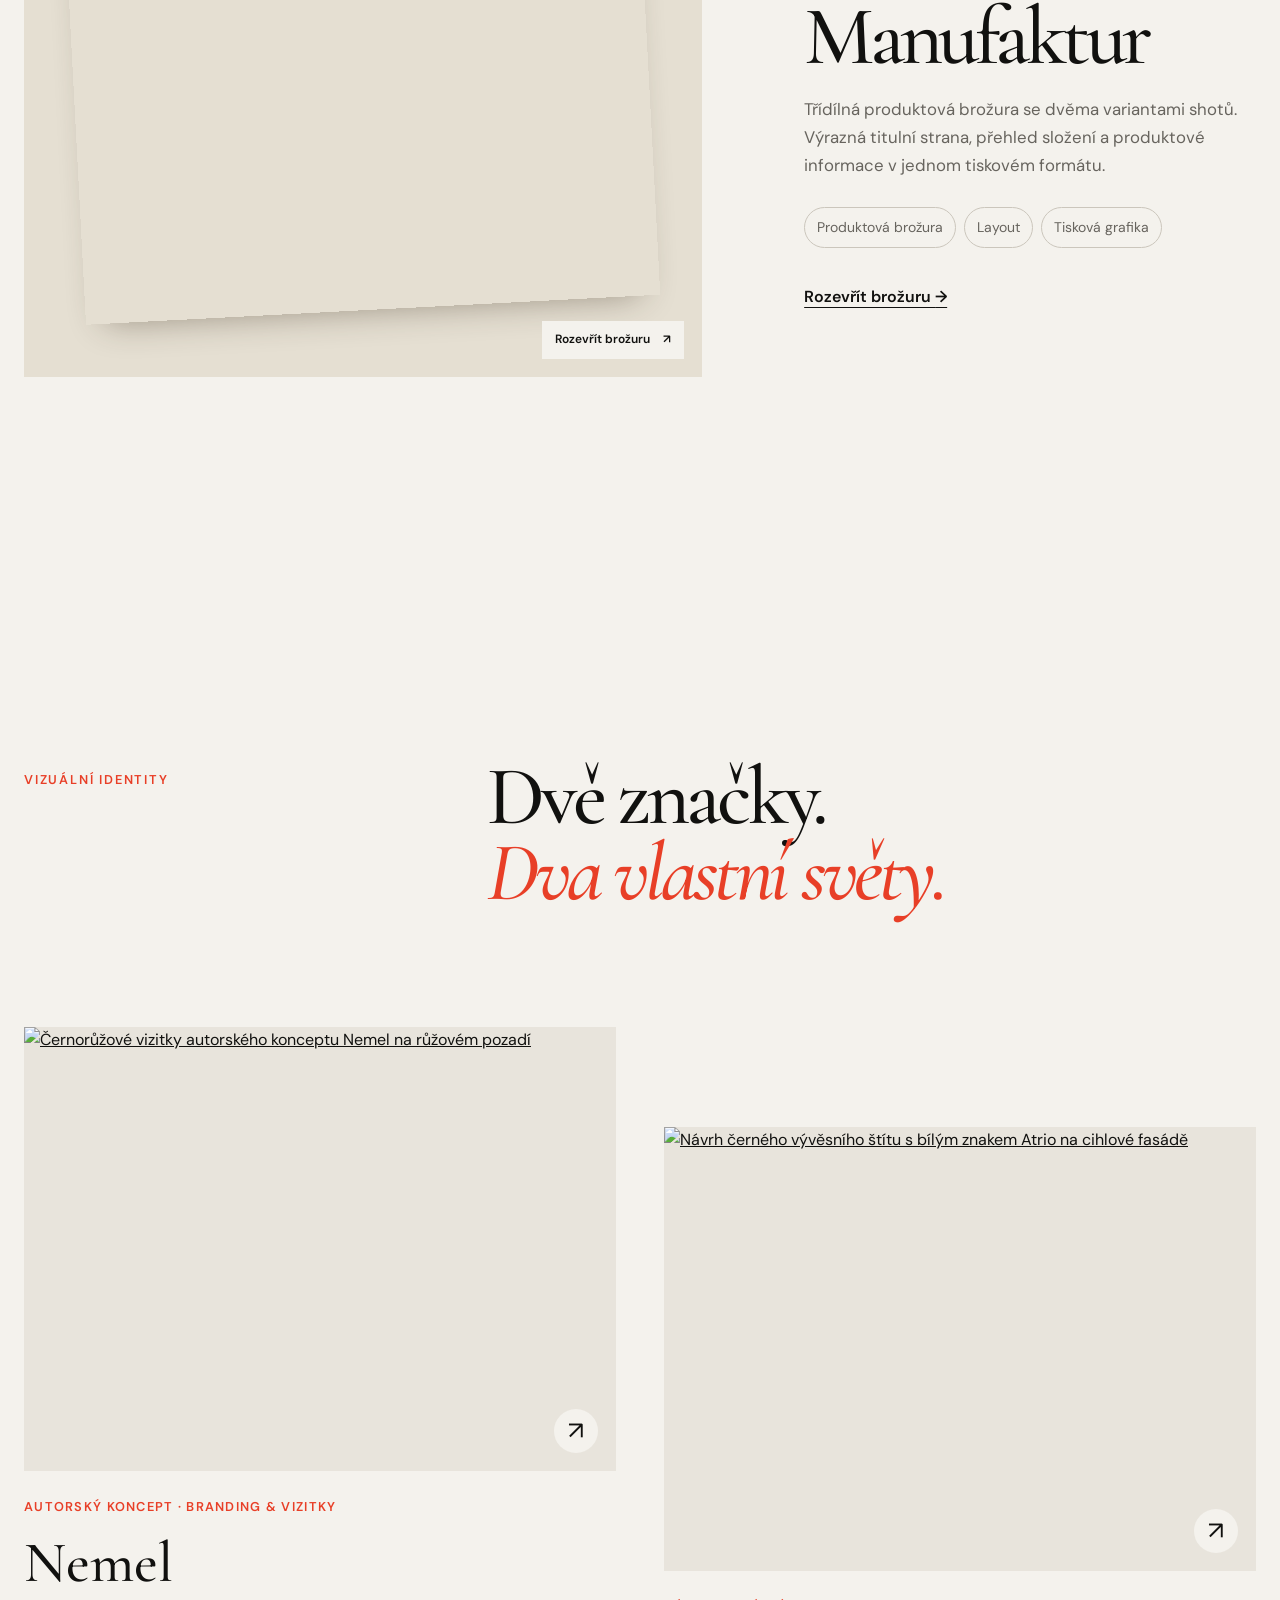
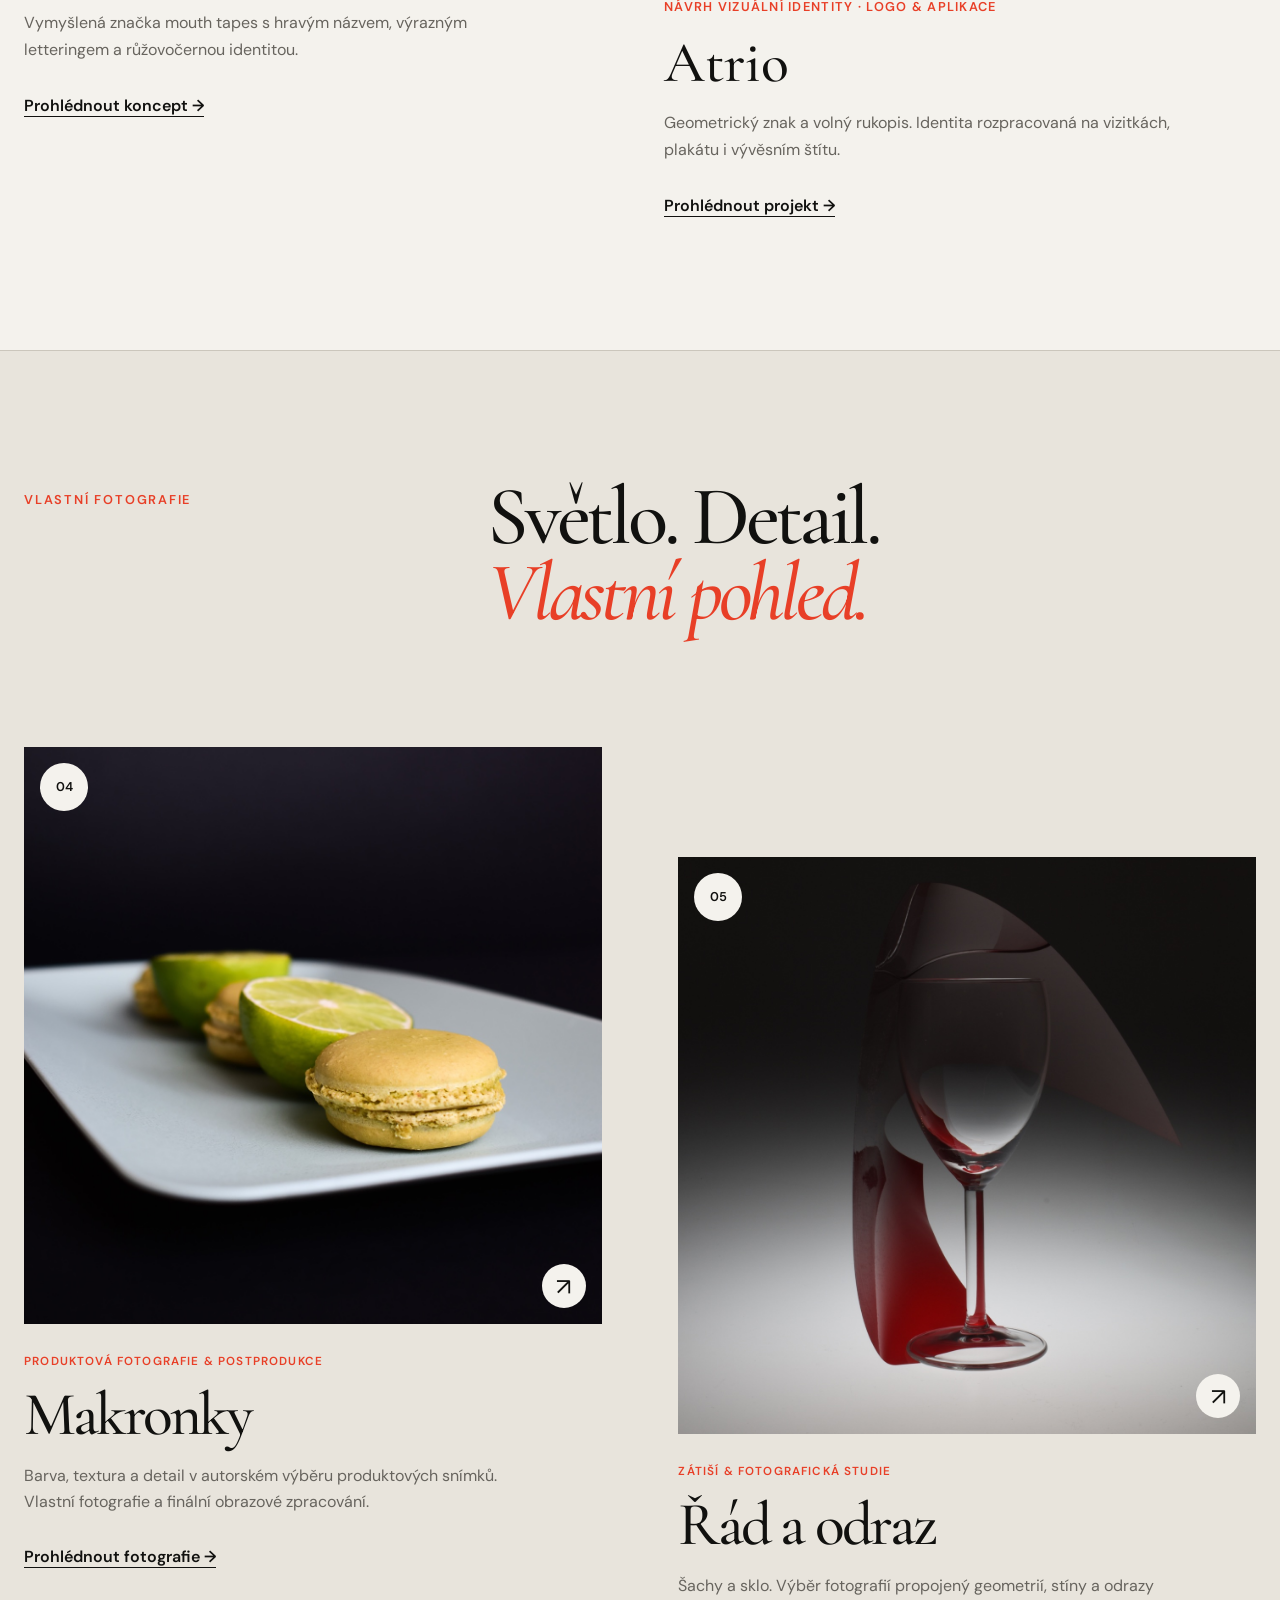
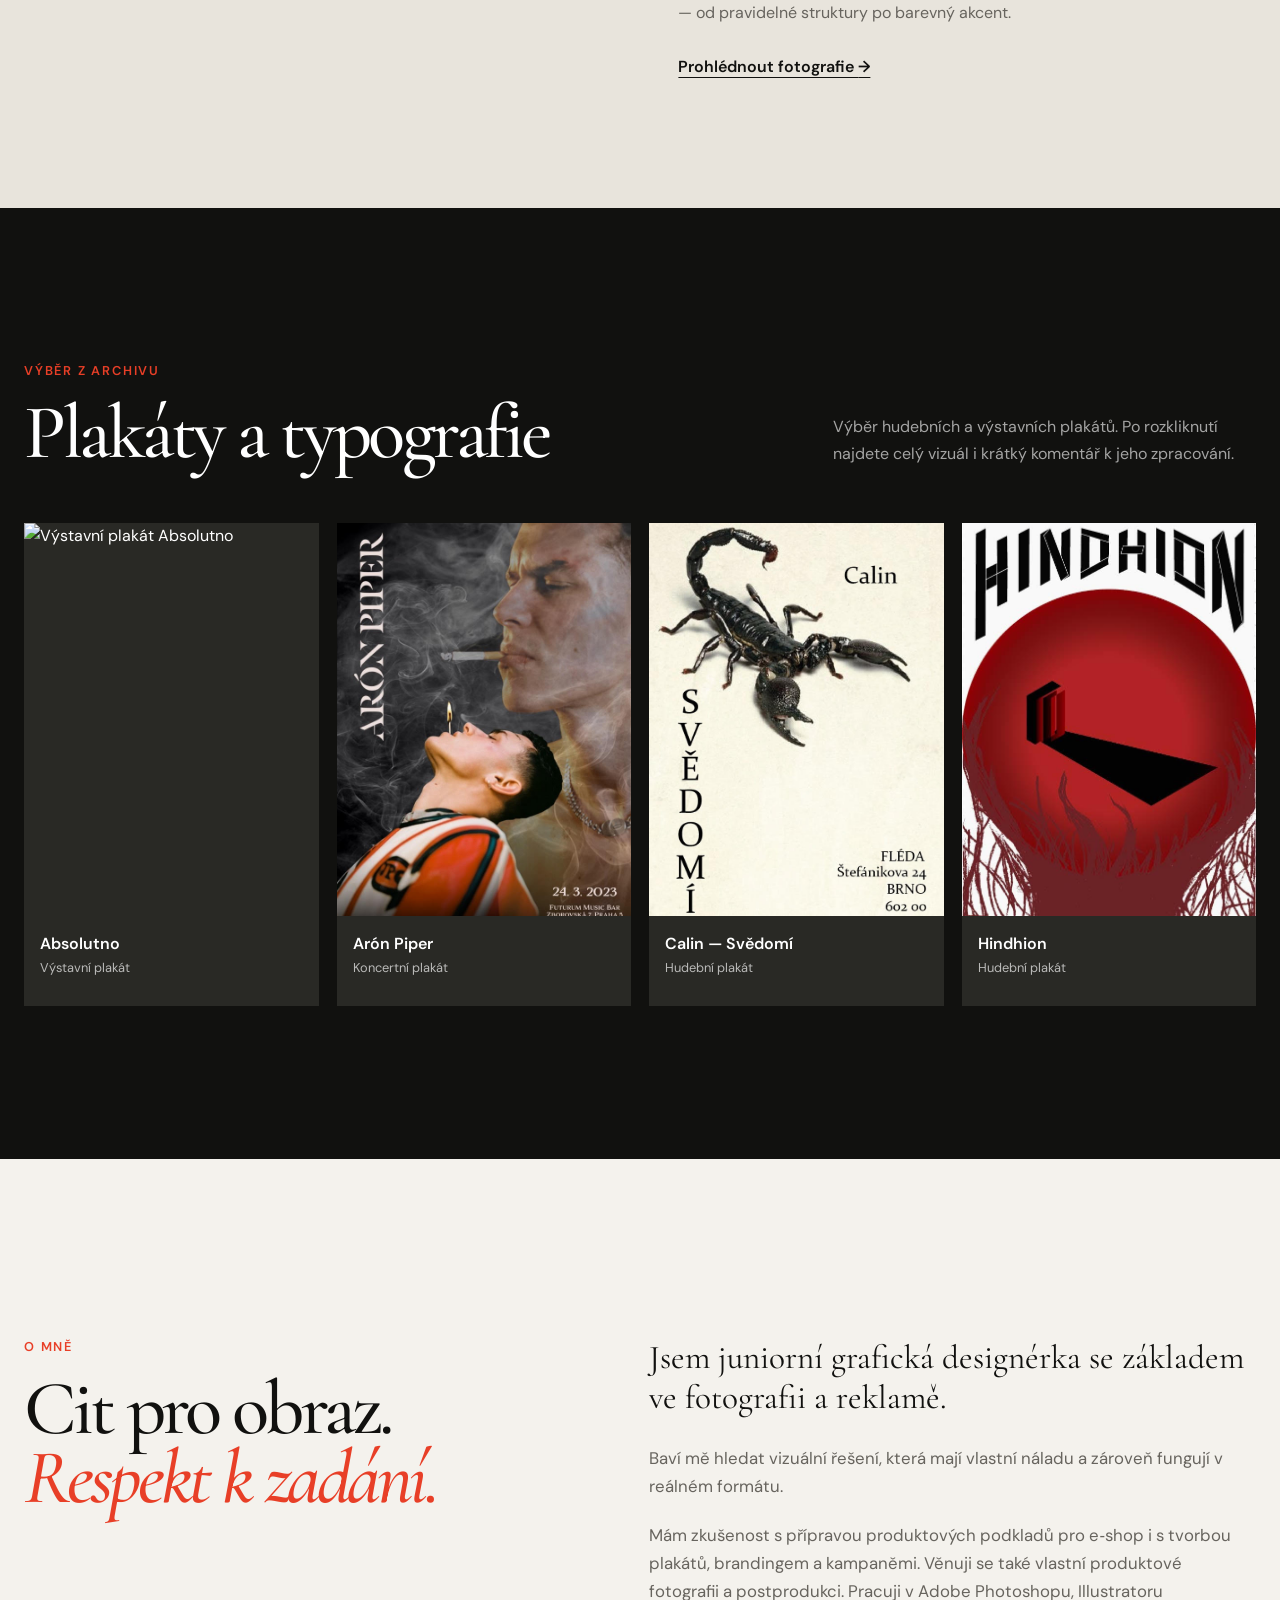
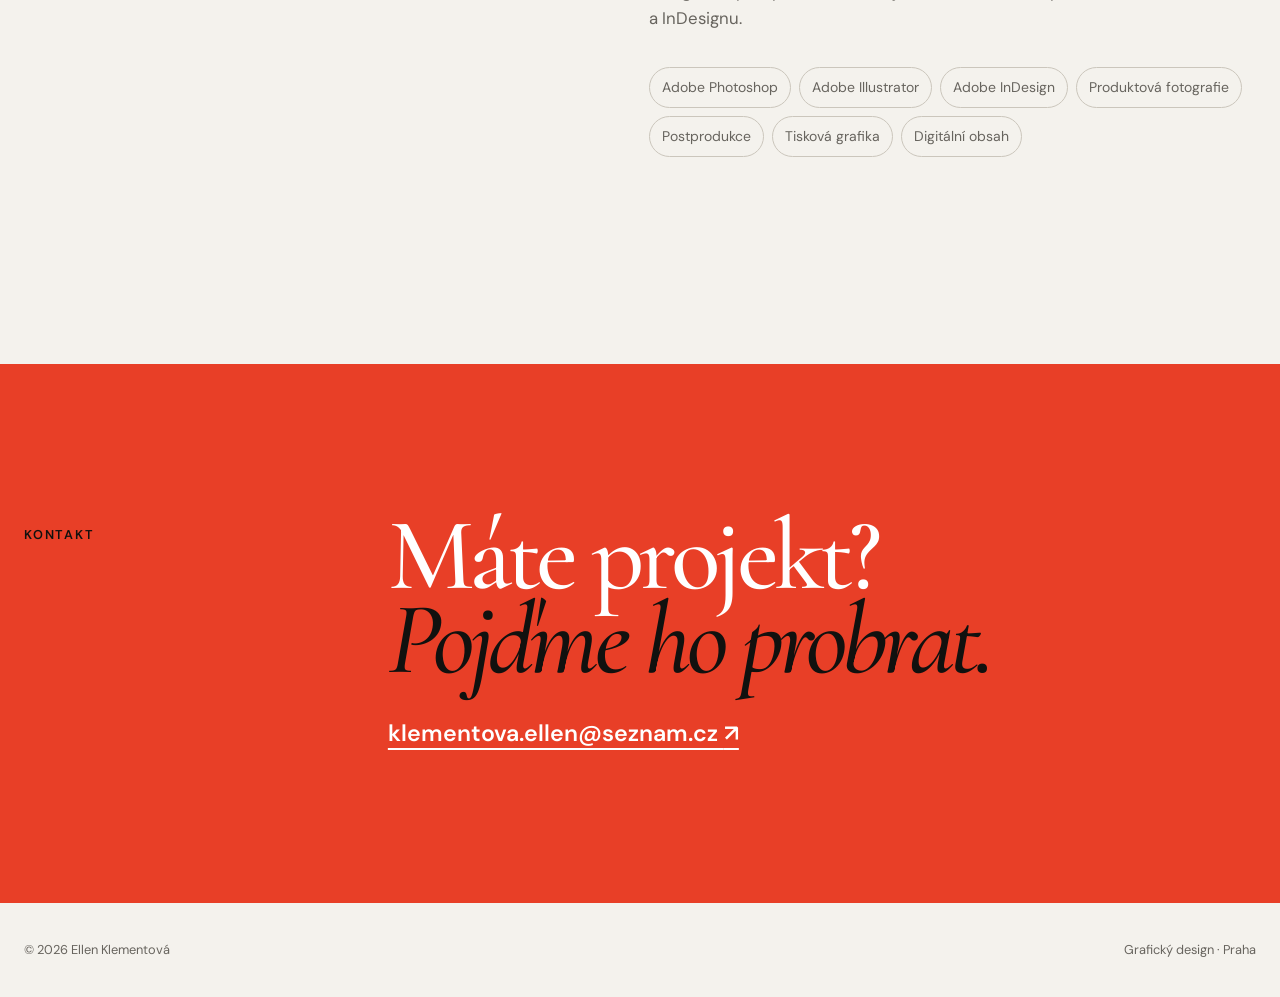
==== commit 2c140358: "Add files via upload" ====
--- a/index.html
+++ b/index.html
@@ -21,7 +21,7 @@
   <link rel="preconnect" href="https://fonts.gstatic.com" crossorigin>
   <link href="https://fonts.googleapis.com/css2?family=Cormorant+Garamond:ital,wght@0,500;0,600;1,500&family=DM+Sans:wght@400;500;600&display=swap" rel="stylesheet">
   <link rel="icon" type="image/png" href="favicon.png?v=3">
-  <link rel="stylesheet" href="style.css?v=3">
+  <link rel="stylesheet" href="style.css?v=5">
   <script src="site.js?v=3" defer></script>
 </head>
 <body>
@@ -103,6 +103,32 @@
           <a class="project-link" href="oktagon.html">Prohlédnout projekt <span aria-hidden="true">→</span></a>
         </div>
       </article>
+      <article class="project-row project-pure-manufaktur reveal" id="projekt-pure-manufaktur">
+        <a class="project-visual project-visual-brochure" href="pure-manufaktur.html" aria-label="Otevřít interaktivní brožuru Pure Manufaktur">
+          <img src="img/projects/pure-manufaktur-brozura.webp" alt="Třídílná brožura Pure Manufaktur s titulním panelem, složením shotů a produktovými informacemi" loading="lazy" width="2190" height="1549">
+          <span class="project-index">03</span>
+          <span class="brochure-open-label">Rozevřít brožuru <span aria-hidden="true">↗</span></span>
+        </a>
+        <div class="project-copy">
+          <p class="project-meta">Grafický návrh · Tisková grafika</p>
+          <h3>Pure<br>Manufaktur</h3>
+          <p>Třídílná produktová brožura se dvěma variantami shotů. Výrazná titulní strana, přehled složení a produktové informace v jednom tiskovém formátu.</p>
+          <ul class="tag-list" aria-label="Oblasti projektu">
+            <li>Produktová brožura</li>
+            <li>Layout</li>
+            <li>Tisková grafika</li>
+          </ul>
+          <a class="project-link" href="pure-manufaktur.html">Rozevřít brožuru <span aria-hidden="true">→</span></a>
+        </div>
+      </article>
+    </section>
+
+    <section class="identity-section shell" id="identity" aria-labelledby="identity-heading">
+      <div class="section-intro reveal"><p class="eyebrow">Vizuální identity</p><h2 id="identity-heading">Dvě značky.<br><em>Dva vlastní světy.</em></h2></div>
+      <div class="identity-grid">
+        <article class="identity-card reveal"><a class="identity-card-image" href="nemel.html"><img src="img/identities/nemel-cards.webp" alt="Černorůžové vizitky autorského konceptu Nemel na růžovém pozadí" width="1800" height="1350" loading="lazy"><span class="identity-open" aria-hidden="true">↗</span></a><div class="identity-card-copy"><p class="project-meta">Autorský koncept · Branding & vizitky</p><h3><a href="nemel.html">Nemel</a></h3><p>Vymyšlená značka mouth tapes s hravým názvem, výrazným letteringem a růžovočernou identitou.</p><a class="project-link" href="nemel.html">Prohlédnout koncept <span aria-hidden="true">→</span></a></div></article>
+        <article class="identity-card identity-card-offset reveal"><a class="identity-card-image" href="atrio.html"><img src="img/identities/atrio-sign.webp" alt="Návrh černého vývěsního štítu s bílým znakem Atrio na cihlové fasádě" width="1800" height="1350" loading="lazy"><span class="identity-open" aria-hidden="true">↗</span></a><div class="identity-card-copy"><p class="project-meta">Návrh vizuální identity · Logo & aplikace</p><h3><a href="atrio.html">Atrio</a></h3><p>Geometrický znak a volný rukopis. Identita rozpracovaná na vizitkách, plakátu i vývěsním štítu.</p><a class="project-link" href="atrio.html">Prohlédnout projekt <span aria-hidden="true">→</span></a></div></article>
+      </div>
     </section>
 
     <section class="photography-section" id="fotografie" aria-labelledby="photography-heading">
@@ -115,7 +141,7 @@
           <article class="photo-project reveal">
             <a class="photo-project-image photo-project-food" href="makronky.html" aria-label="Prohlédnout projekt Makronky">
               <img src="img/photography/makronky-limetka.jpg" alt="Makronky s limetkou na světlém talíři" loading="lazy" width="1200" height="1800">
-              <span class="project-index">03</span>
+              <span class="project-index">04</span>
               <span class="photo-project-open" aria-hidden="true">↗</span>
             </a>
             <div class="photo-project-copy">
@@ -128,7 +154,7 @@
           <article class="photo-project photo-project-offset reveal">
             <a class="photo-project-image photo-project-glass" href="rad-a-odraz.html" aria-label="Prohlédnout fotografický výběr Řád a odraz">
               <img src="img/photography/sklo-cervena.jpg" alt="Sklenice s červeným prvkem a průsvity světla" loading="lazy" width="1363" height="1800">
-              <span class="project-index">04</span>
+              <span class="project-index">05</span>
               <span class="photo-project-open" aria-hidden="true">↗</span>
             </a>
             <div class="photo-project-copy">
@@ -147,9 +173,9 @@
         <div class="archive-heading reveal">
           <div>
             <p class="eyebrow">Výběr z archivu</p>
-            <h2 id="archiv-heading">Plakáty a vizuální identita</h2>
+            <h2 id="archiv-heading">Plakáty a typografie</h2>
           </div>
-          <p>Hudební a výstavní plakáty doplňuje návrh loga Atrio. Po rozkliknutí najdete celý vizuál i krátký komentář k jeho zpracování.</p>
+          <p>Výběr hudebních a výstavních plakátů. Po rozkliknutí najdete celý vizuál i krátký komentář k jeho zpracování.</p>
         </div>
 
         <div class="archive-grid reveal">
@@ -171,17 +197,6 @@
           </button>
         </div>
 
-        <article class="archive-identity reveal">
-          <button class="archive-identity-image" type="button" data-lightbox="img/logo-atrio.jpg" data-alt="Logo Atrio" data-project-detail="detail-atrio" aria-label="Prohlédnout logo Atrio a jeho popis">
-            <img src="img/logo-atrio.jpg" alt="Logo Atrio" width="1000" height="667" loading="lazy">
-          </button>
-          <div class="archive-identity-copy">
-            <p class="eyebrow">Návrh loga</p>
-            <h3>Atrio</h3>
-            <p>Geometrická konstrukce písmen v kruhu, doplněná volně psaným názvem. Černobílý znak postavený na kontrastu přesných linií a měkkého rukopisu.</p>
-            <button class="archive-detail-link" type="button" data-lightbox="img/logo-atrio.jpg" data-alt="Logo Atrio" data-project-detail="detail-atrio">Prohlédnout návrh <span aria-hidden="true">↗</span></button>
-          </div>
-        </article>
       </div>
     </section>
 
@@ -212,13 +227,6 @@
       <p>Červený kruh, pootevřené dveře a dlouhý černý stín vytvářejí výraznou, lehce zneklidňující scénu. Omezená paleta drží pohromadě geometrické tvary i organické struktury při okrajích.</p>
       <p>Ostrá, lomená typografie v horní části navazuje na hrany dveří a stínu. Plakát tak propojuje obraz a písmo společným vizuálním rytmem.</p>
       <ul class="detail-tags" aria-label="Vizuální prvky"><li>Barva a kontrast</li><li>Geometrie</li><li>Výrazová typografie</li></ul>
-    </template>
-    <template id="detail-atrio">
-      <p class="eyebrow">Návrh loga</p>
-      <h2 id="lightbox-title">Atrio</h2>
-      <p>Propojená písmena vytvářejí geometrický znak uzavřený do kruhu. Tenké linie a výrazná svislá osa mu dávají pevnou konstrukci.</p>
-      <p>Volně psaný název Atrio tuto pravidelnost uvolňuje. Černobílé provedení soustředí pozornost na tvar, proporce a kontrast obou způsobů písma.</p>
-      <ul class="detail-tags" aria-label="Vizuální prvky"><li>Geometrický znak</li><li>Práce s písmem</li><li>Monochromní provedení</li></ul>
     </template>
 
     <section class="about-section shell" id="o-mne">
--- a/style.css
+++ b/style.css
@@ -369,6 +369,43 @@
   object-fit: contain;
 }
 
+.project-visual-brochure {
+  display: flex;
+  align-items: center;
+  padding: clamp(24px, 4vw, 56px);
+  background: #e5dfd2;
+}
+
+.project-visual-brochure img {
+  height: auto;
+  object-fit: contain;
+  box-shadow: 0 18px 35px -20px rgba(55, 42, 25, 0.45);
+  transform: rotate(-3deg);
+}
+
+.project-visual-brochure:hover img {
+  transform: rotate(-1deg) scale(1.025);
+}
+
+.brochure-open-label {
+  position: absolute;
+  right: 18px;
+  bottom: 18px;
+  padding: 9px 13px;
+  background: var(--paper);
+  color: var(--ink);
+  font-size: 0.75rem;
+  font-weight: 600;
+}
+
+.brochure-open-label span {
+  margin-left: 10px;
+}
+
+#projekt-pure-manufaktur {
+  scroll-margin-top: 100px;
+}
+
 .project-index {
   position: absolute;
   top: 16px;
@@ -1572,3 +1609,45 @@
     font-size: 0.7rem;
   }
 }
+
+/* Visual identities: Nemel & Atrio */
+.identity-section {padding-top:100px;padding-bottom:130px;scroll-margin-top:100px}
+.identity-grid {display:grid;grid-template-columns:1fr 1fr;gap:48px}
+.identity-card-offset {padding-top:100px}
+.identity-card-image {display:block;position:relative;overflow:hidden;background:var(--paper-deep)}
+.identity-card-image img {width:100%;aspect-ratio:4/3;object-fit:cover;transition:transform .65s}
+.identity-card-image:hover img {transform:scale(1.035)}
+.identity-open {position:absolute;right:18px;bottom:18px;border-radius:50%;background:var(--paper);width:44px;height:44px;display:grid;place-items:center;font-size:25px}
+.identity-card-copy {padding-top:25px;max-width:520px}
+.identity-card h3 {font-family:var(--display, 'Cormorant Garamond',serif);font-size:clamp(42px,4.5vw,68px);line-height:1;margin:10px 0 16px;font-weight:500}
+.identity-card h3 a {text-decoration:none;color:inherit}
+.identity-card-copy>p:not(.project-meta) {color:var(--muted);margin-bottom:22px;line-height:1.7}
+.identity-intro {padding-top:48px;padding-bottom:60px}
+.identity-intro-grid {display:grid;grid-template-columns:1fr 1fr;gap:60px;align-items:end;margin-top:50px}
+.identity-intro h1 {font-family:'Cormorant Garamond',serif;font-size:clamp(85px,12vw,170px);font-weight:500;line-height:.9;letter-spacing:-.055em;margin:22px 0 0}
+.identity-intro h1 em {color:var(--accent)}
+.identity-lead {max-width:440px;font-size:clamp(19px,2vw,25px);line-height:1.5;margin:0 0 6px;color:var(--muted)}
+.identity-figure {margin:0;min-width:0}
+.identity-figure img {display:block;width:100%;height:auto}
+.identity-figure .photo-zoom {display:block;width:100%}
+.identity-figure figcaption {font-size:12px;color:var(--muted);padding-top:13px;letter-spacing:.03em}
+.identity-story {display:grid;grid-template-columns:1fr 1fr;gap:80px;padding-top:100px;padding-bottom:100px}
+.identity-story h2 {font-family:'Cormorant Garamond',serif;font-size:clamp(39px,5vw,65px);line-height:1.04;font-weight:500;letter-spacing:-.035em;margin-top:20px}
+.identity-story h2 em {font-weight:500;color:var(--accent)}
+.identity-story>div>p:not(.eyebrow) {font-size:17px;line-height:1.8;color:var(--muted);margin:0 0 20px}
+.nemel-brand-panel {padding:64px 0;background:#c9ddd0}
+.nemel-brand-panel .identity-figure {max-width:1000px;margin:auto}
+.identity-gallery {padding-top:70px;padding-bottom:100px}
+.identity-detail-grid {display:grid;grid-template-columns:1fr 1fr;gap:32px;align-items:start}
+.identity-logo .photo-zoom {background:#eee}
+.identity-logo img {aspect-ratio:4/3;object-fit:contain}
+@media(max-width:760px){
+.identity-section {padding-top:65px;padding-bottom:70px}
+.identity-grid {grid-template-columns:1fr;gap:48px}.identity-card-offset{padding-top:0}
+.identity-intro {padding-top:30px;padding-bottom:35px}.identity-intro-grid{grid-template-columns:1fr;gap:26px;margin-top:35px}
+.identity-intro h1{font-size:100px}.identity-lead{font-size:20px}
+.identity-story {grid-template-columns:1fr;gap:25px;padding-top:55px;padding-bottom:55px}
+.identity-story h2{margin-bottom:0}.identity-story>div>p:not(.eyebrow){font-size:16px}
+.identity-detail-grid{grid-template-columns:1fr;gap:35px}.identity-gallery{padding-top:40px;padding-bottom:55px}.nemel-brand-panel{padding:30px 0}
+}
+@media(prefers-reduced-motion:reduce){.identity-card-image img{transition:none}}
